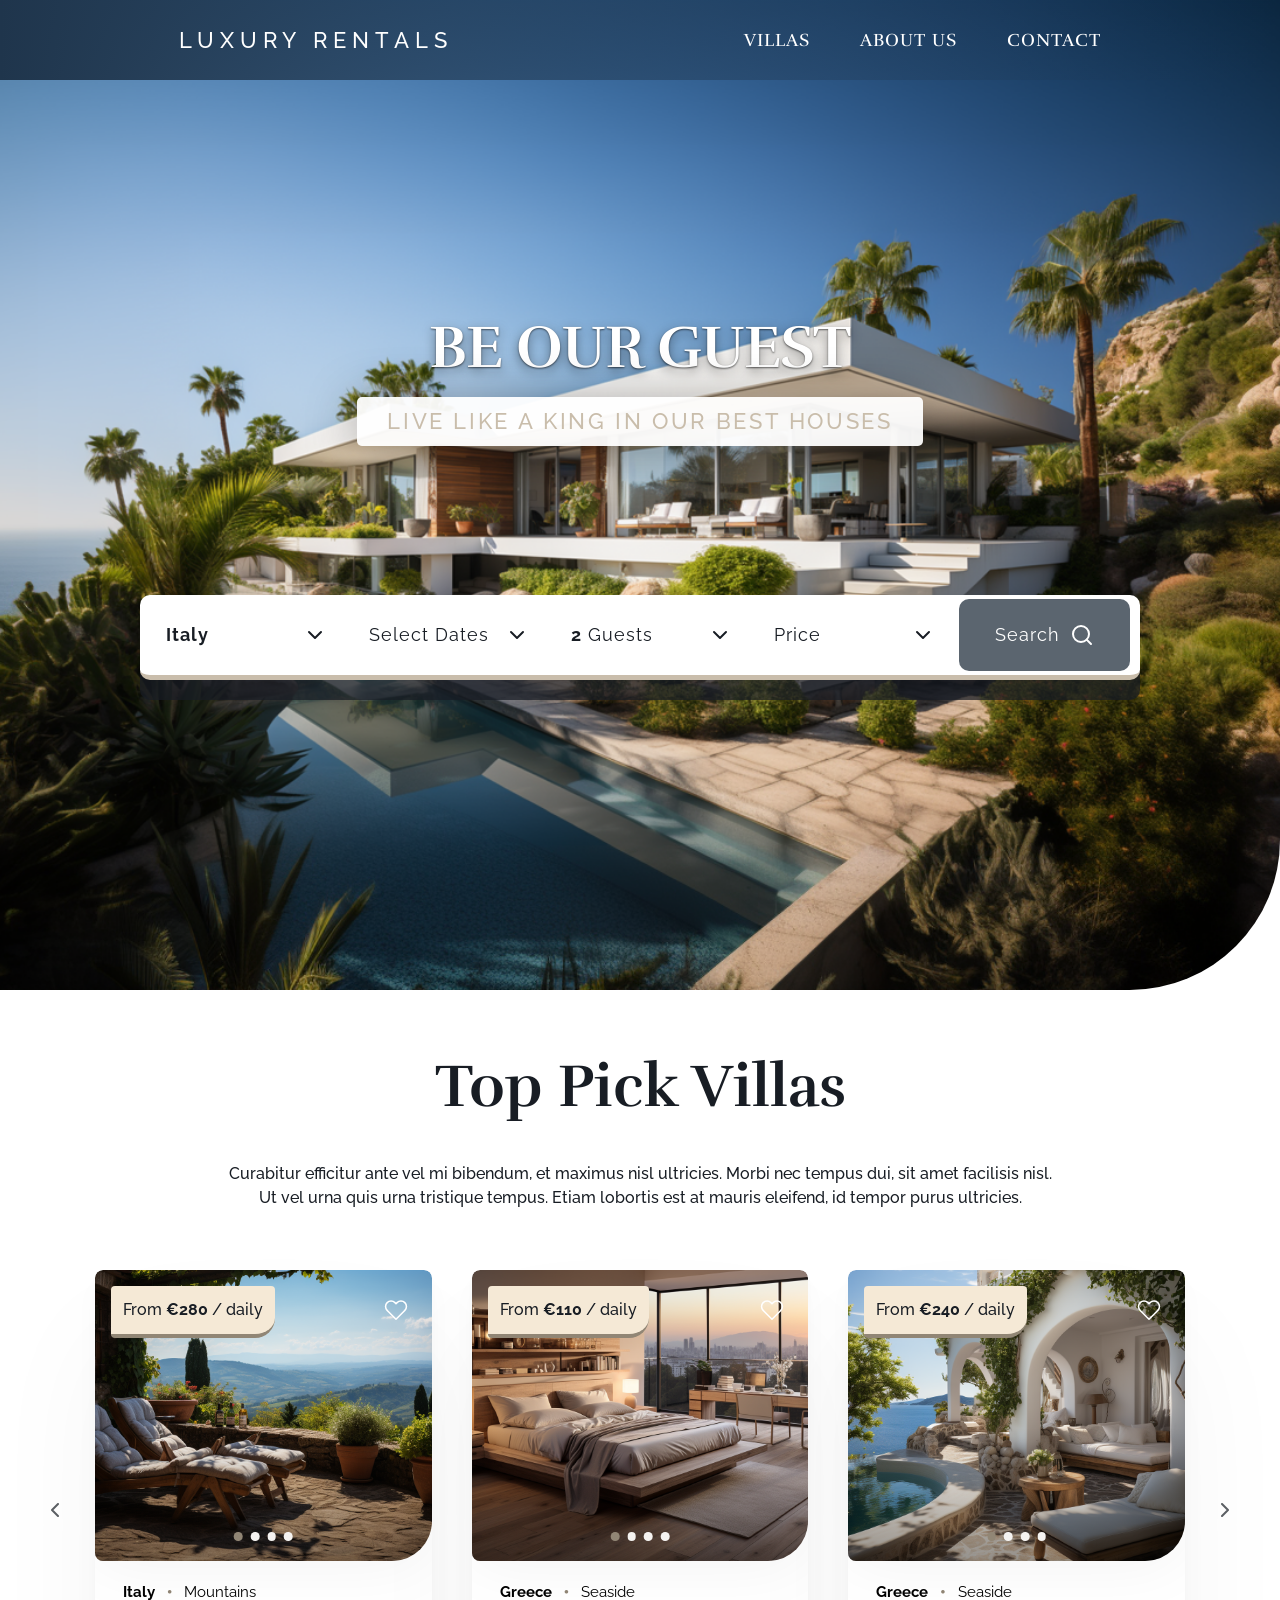
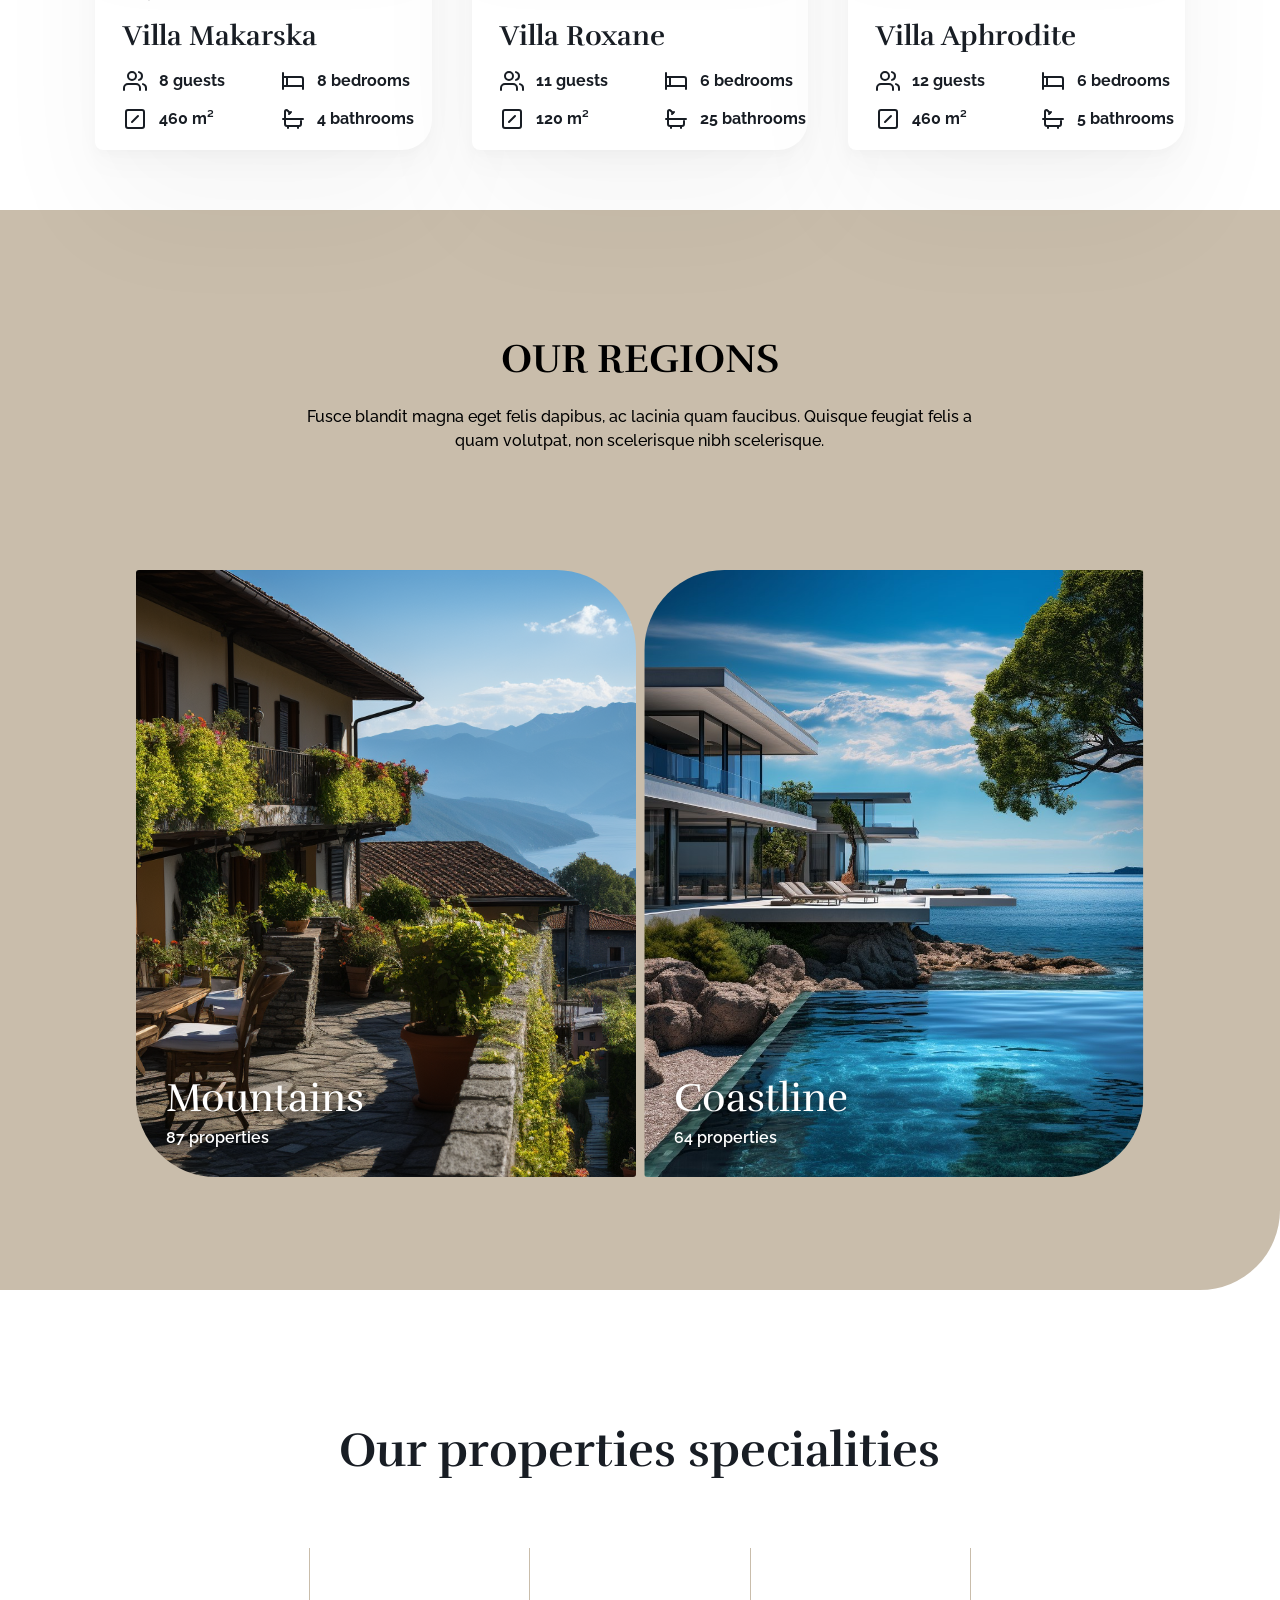
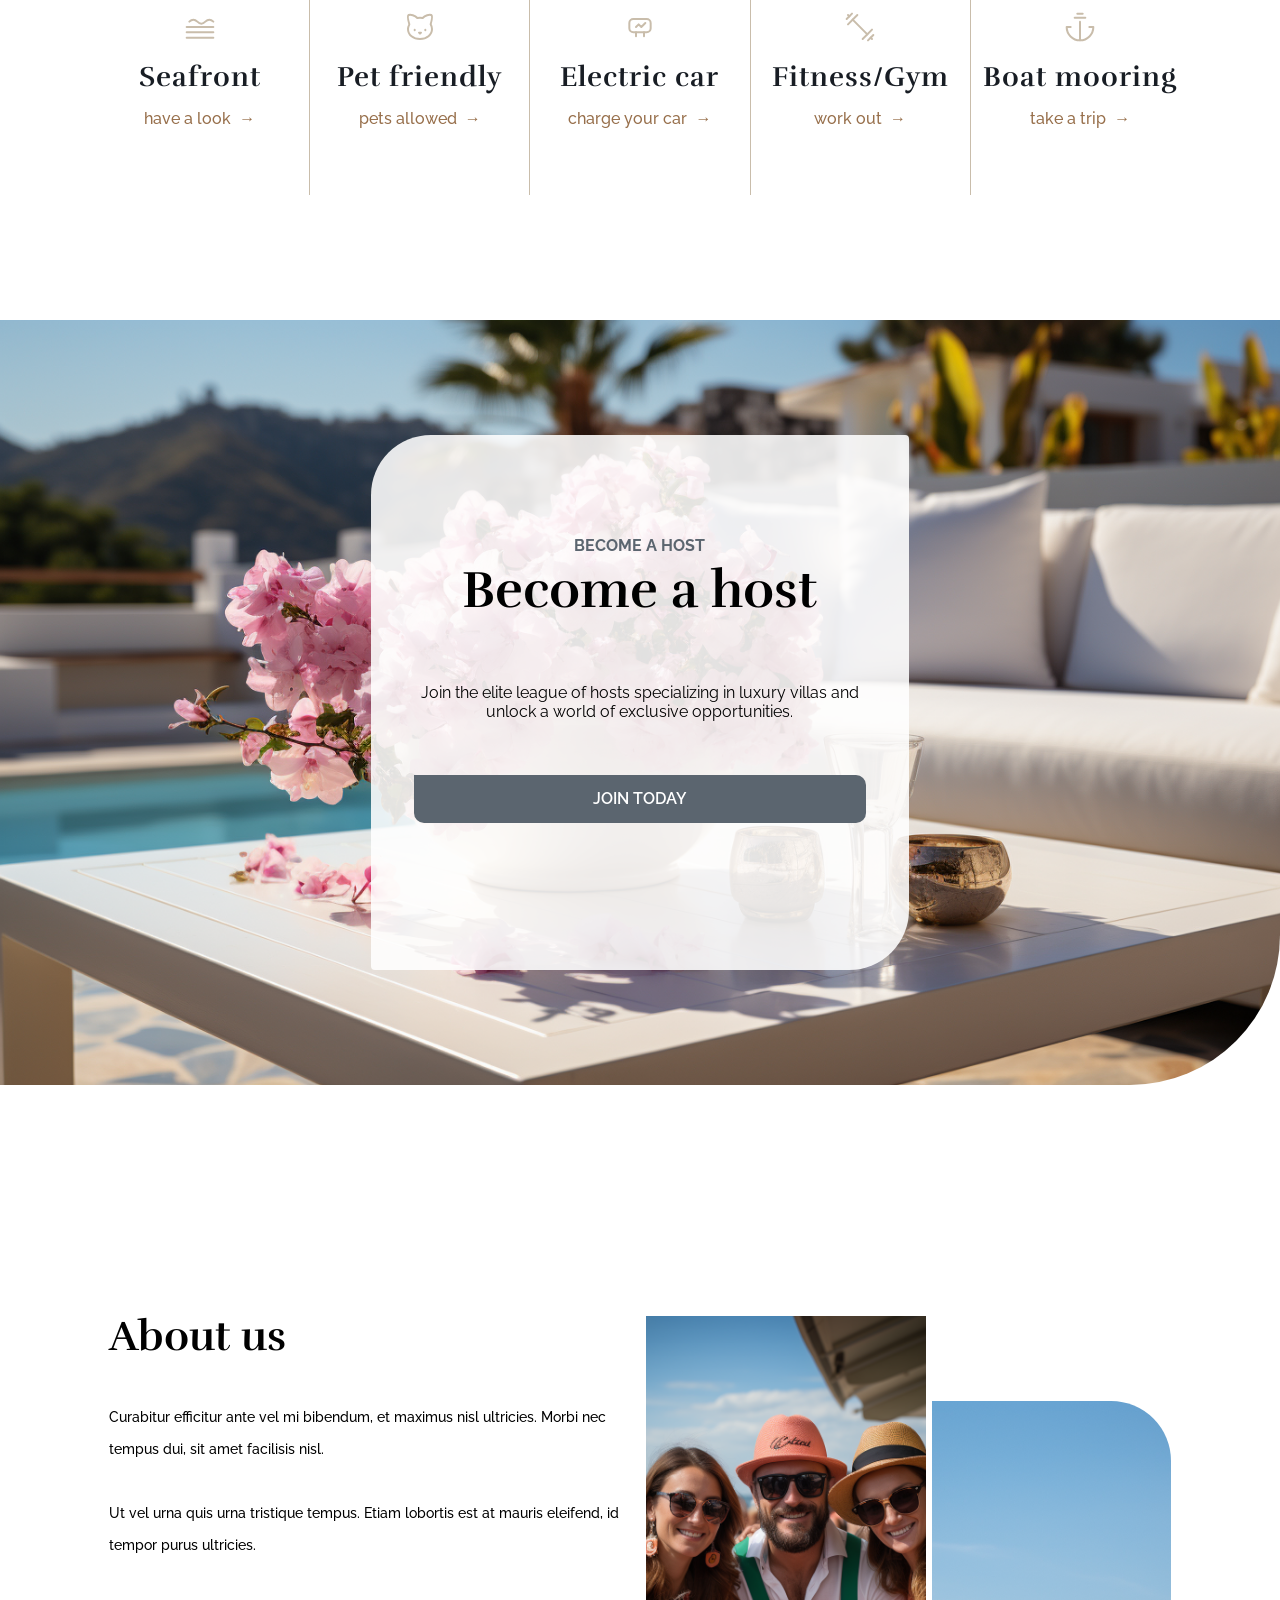
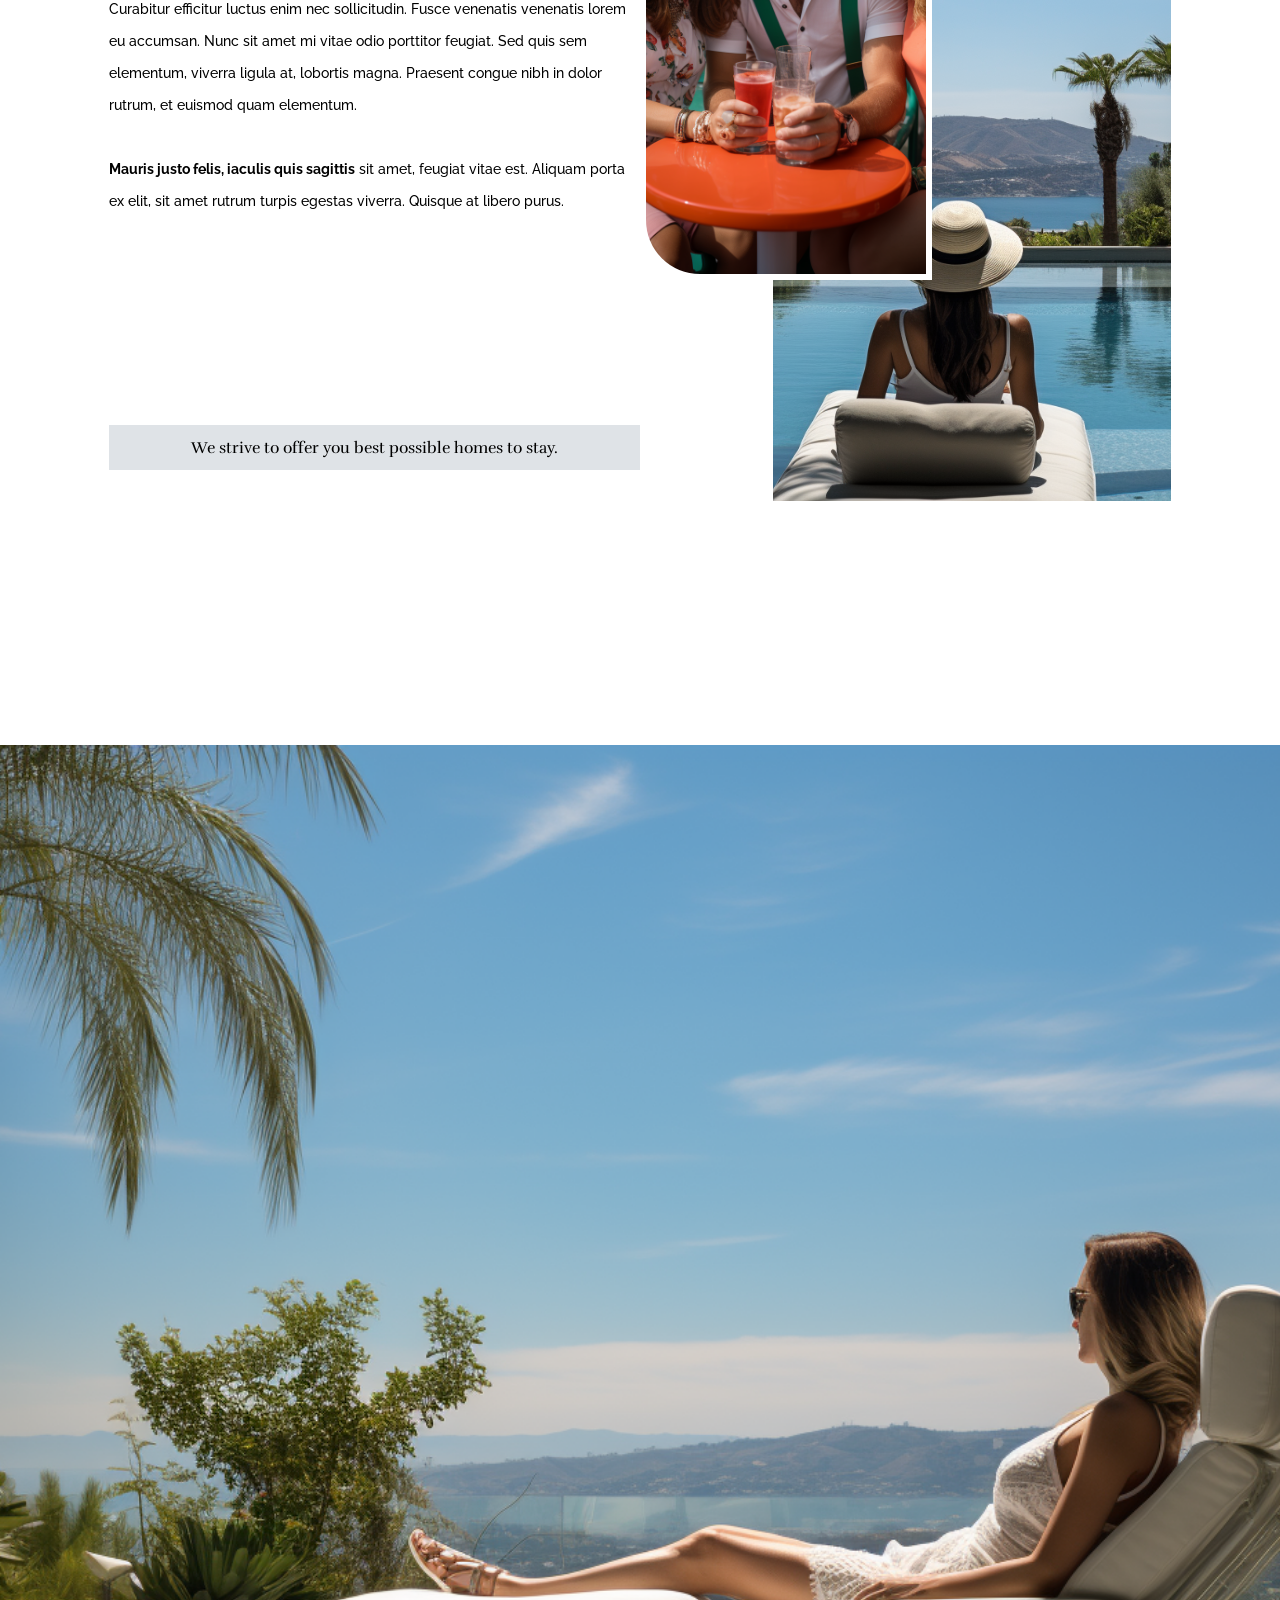
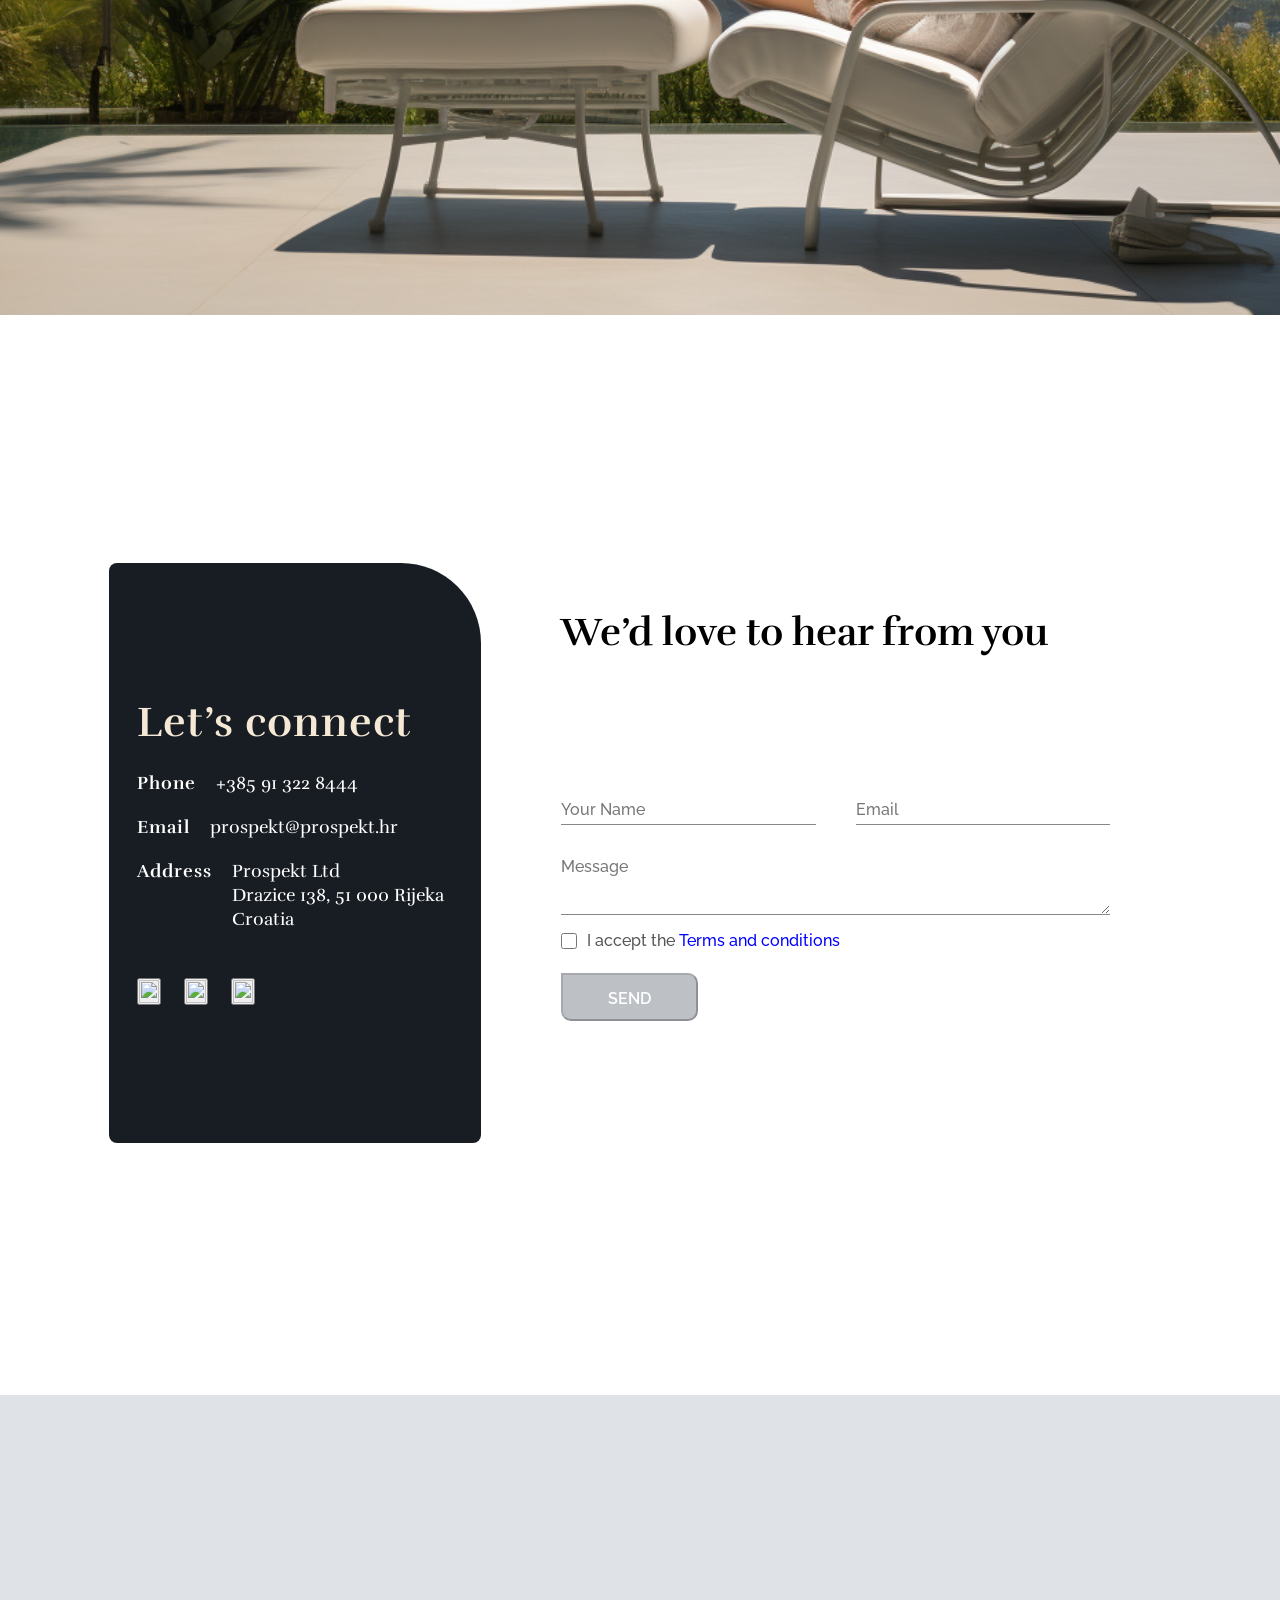
==== HTML/index.html @ c04e3b60 "Completed the navigation bar for the Villas page. Deleted some unnecesary files. Arranged the images" ====
<!DOCTYPE html>
<html lang="en">

<head>
    <meta charset="UTF-8">
    <meta name="viewport" content="width=device-width, initial-scale=1.0">
    <link rel="preconnect" href="https://fonts.googleapis.com">
    <link rel="preconnect" href="https://fonts.gstatic.com" crossorigin>
    <link href="https://fonts.googleapis.com/css2?family=Rufina:wght@400;700&display=swap" rel="stylesheet">
    <link rel="preconnect" href="https://fonts.googleapis.com">
    <link rel="preconnect" href="https://fonts.gstatic.com" crossorigin>
    <link href="https://fonts.googleapis.com/css2?family=Raleway:ital,wght@0,100..900;1,100..900&display=swap"
        rel="stylesheet">
    <link rel="shortcut icon"
        href="https://cdn.vectorstock.com/i/1000v/34/96/real-estate-logo-house-roof-related-to-property-vector-26173496.jpg"
        type="image/x-icon">
    <link rel="stylesheet" href="/CSS/style.css">
    <title>Home Page</title>
</head>

<body>

    <section class="nav-bar-plus-hero">

        <div class="home-nav-bar">

            <div class="about-nav-bar">

                <div class="about-nav-bar-wrapper">

                    <div class="about-luxury-text-wrapper">

                        <p class="about-luxury-text">
                            <a href="/HTML/index.html" class="no-underline">LUXURY RENTALS</a>
                        </p>

                    </div>

                    <div class="about-navigations-wrapper">

                        <ul class="about-navigations">

                            <li class="about-villas-text">
                                <a href="/HTML/villaspage.html" class="no-underline">VILLAS</a>
                            </li>

                            <li class="about-villas-text">
                                <a href="/HTML/about.html" class="no-underline">ABOUT US</a>
                            </li>

                            <li class="about-villas-text">
                                <a href="/HTML/contact.html" class="no-underline">CONTACT</a>
                            </li>

                        </ul>

                    </div>

                </div>

            </div>

        </div>

        <div class="home-hero-section">

            <div class="home-hero-section-wrapper">

                <div class="home-hero-section-wrapper-top">

                    <div class="home-hero-section-wrapper-top-text">
                        BE OUR GUEST
                    </div>

                    <div class="home-hero-subtitle-box">
                        LIVE LIKE A KING IN OUR BEST HOUSES
                    </div>

                </div>

                <div class="home-hero-section-wrapper-bottom">

                    <div class="search-bar-container">

                        <div class="search-fields-wrapper">

                            <div class="search-field">
                                <span class="search-label bold">Italy</span>
                                <svg class="chevron-icon" viewBox="0 0 24 24" fill="none" stroke="currentColor"
                                    stroke-width="2" stroke-linecap="round" stroke-linejoin="round">
                                    <polyline points="6 9 12 15 18 9"></polyline>
                                </svg>
                            </div>

                            <div class="search-field">
                                <span class="search-label">Select Dates</span>
                                <svg class="chevron-icon" viewBox="0 0 24 24" fill="none" stroke="currentColor"
                                    stroke-width="2" stroke-linecap="round" stroke-linejoin="round">
                                    <polyline points="6 9 12 15 18 9"></polyline>
                                </svg>
                            </div>

                            <div class="search-field">
                                <span class="search-label"><strong>2</strong> Guests</span>
                                <svg class="chevron-icon" viewBox="0 0 24 24" fill="none" stroke="currentColor"
                                    stroke-width="2" stroke-linecap="round" stroke-linejoin="round">
                                    <polyline points="6 9 12 15 18 9"></polyline>
                                </svg>
                            </div>

                            <div class="search-field">
                                <span class="search-label">Price</span>
                                <svg class="chevron-icon" viewBox="0 0 24 24" fill="none" stroke="currentColor"
                                    stroke-width="2" stroke-linecap="round" stroke-linejoin="round">
                                    <polyline points="6 9 12 15 18 9"></polyline>
                                </svg>
                            </div>

                        </div>

                        <button class="search-button">
                            Search
                            <svg class="search-icon" viewBox="0 0 24 24" fill="none" stroke="currentColor"
                                stroke-width="2" stroke-linecap="round" stroke-linejoin="round">
                                <circle cx="11" cy="11" r="8"></circle>
                                <line x1="21" y1="21" x2="16.65" y2="16.65"></line>
                            </svg>
                        </button>

                    </div>

                </div>

            </div>

        </div>

    </section>

    <section class="top-pick-villas">
        <div class="top-pick-villas__header">
            <h2 class="top-pick-villas__title">Top Pick Villas</h2>
            <p class="top-pick-villas__subtitle">
                Curabitur efficitur ante vel mi bibendum, et maximus nisl ultricies. Morbi nec tempus dui, sit amet
                facilisis nisl. <br> Ut vel urna quis urna tristique tempus. Etiam lobortis est at mauris eleifend, id
                tempor purus ultricies.
            </p>
        </div>

        <div class="top-pick-villas__slider-wrapper">
            <button class="top-pick-villas__nav-btn top-pick-villas__nav-btn--left" aria-label="Previous villas">
                <svg width="24" height="24" viewBox="0 0 24 24" fill="none" stroke="currentColor" stroke-width="2"
                    stroke-linecap="round" stroke-linejoin="round">
                    <path d="M15 18l-6-6 6-6" />
                </svg>
            </button>

            <div class="top-pick-villas__track">

                <article class="villa-card">
                    <div class="villa-card__image-wrapper">
                        <img src="/Images/Index/makarska-one.png" alt="Villa Makarska" class="villa-card__image" id="img-makarska">
                        <div class="villa-card__overlay"></div>

                        <div class="villa-card__badge">
                            <span>From <strong>€280</strong> / daily</span>
                        </div>

                        <button class="villa-card__heart" aria-label="Add to favorites">
                            <svg width="24" height="24" viewBox="0 0 24 24" fill="none" stroke="white"
                                stroke-width="1.5" stroke-linecap="round" stroke-linejoin="round">
                                <path
                                    d="M20.84 4.61a5.5 5.5 0 0 0-7.78 0L12 5.67l-1.06-1.06a5.5 5.5 0 0 0-7.78 7.78l1.06 1.06L12 21.23l7.78-7.78 1.06-1.06a5.5 5.5 0 0 0 0-7.78z">
                                </path>
                            </svg>
                        </button>

                        <div class="villa-card__pagination">
                            <button class="villa-card__dot villa-card__dot--active" data-image="makarska-one.jpg"
                                aria-label="Image 1"></button>
                            <button class="villa-card__dot" data-image="makarska-two.jpg" aria-label="Image 2"></button>
                            <button class="villa-card__dot" data-image="makarska-three.jpg"
                                aria-label="Image 3"></button>
                            <button class="villa-card__dot" data-image="makarska-four.jpg"
                                aria-label="Image 4"></button>
                        </div>
                    </div>

                    <div class="villa-card__content">
                        <div class="villa-card__location">
                            <span class="villa-card__country">Italy</span>
                            <span class="villa-card__separator">•</span>
                            <span class="villa-card__category">Mountains</span>
                        </div>
                        <h3 class="villa-card__name">Villa Makarska</h3>

                        <div class="villa-card__amenities">
                            <div class="villa-card__amenity">
                                <svg width="24" height="24" viewBox="0 0 24 24" fill="none" stroke="currentColor"
                                    stroke-width="2" stroke-linecap="round" stroke-linejoin="round">
                                    <path d="M17 21v-2a4 4 0 0 0-4-4H5a4 4 0 0 0-4 4v2"></path>
                                    <circle cx="9" cy="7" r="4"></circle>
                                    <path d="M23 21v-2a4 4 0 0 0-3-3.87"></path>
                                    <path d="M16 3.13a4 4 0 0 1 0 7.75"></path>
                                </svg>
                                <span>8 guests</span>
                            </div>
                            <div class="villa-card__amenity">
                                <svg width="24" height="24" viewBox="0 0 24 24" fill="none" stroke="currentColor"
                                    stroke-width="2" stroke-linecap="round" stroke-linejoin="round">
                                    <path d="M2 4v16"></path>
                                    <path d="M2 8h18a2 2 0 0 1 2 2v10"></path>
                                    <path d="M2 17h20"></path>
                                    <path d="M6 8v9"></path>
                                </svg>
                                <span>8 bedrooms</span>
                            </div>
                            <div class="villa-card__amenity">
                                <svg width="24" height="24" viewBox="0 0 24 24" fill="none" stroke="currentColor"
                                    stroke-width="2" stroke-linecap="round" stroke-linejoin="round">
                                    <rect x="3" y="3" width="18" height="18" rx="2" ry="2"></rect>
                                    <path d="M9 15l6-6"></path>
                                </svg>
                                <span>460 m²</span>
                            </div>
                            <div class="villa-card__amenity">
                                <svg width="24" height="24" viewBox="0 0 24 24" fill="none" stroke="currentColor"
                                    stroke-width="2" stroke-linecap="round" stroke-linejoin="round">
                                    <path
                                        d="M9 6 6.5 3.5a1.5 1.5 0 0 0-1-.5C4.683 3 4 3.683 4 4.5V17a2 2 0 0 0 2 2h12a2 2 0 0 0 2-2v-3">
                                    </path>
                                    <line x1="10" y1="5" x2="8" y2="7"></line>
                                    <line x1="2" y1="12" x2="22" y2="12"></line>
                                    <line x1="7" y1="19" x2="7" y2="21"></line>
                                    <line x1="17" y1="19" x2="17" y2="21"></line>
                                </svg>
                                <span>4 bathrooms</span>
                            </div>
                        </div>
                    </div>
                </article>

                <article class="villa-card">
                    <div class="villa-card__image-wrapper">
                        <img src="/Images/Index/roxane-one.png" alt="Villa Roxane" class="villa-card__image">
                        <div class="villa-card__overlay"></div>

                        <div class="villa-card__badge">
                            <span>From <strong>€110</strong> / daily</span>
                        </div>

                        <button class="villa-card__heart" aria-label="Add to favorites">
                            <svg width="24" height="24" viewBox="0 0 24 24" fill="none" stroke="white"
                                stroke-width="1.5" stroke-linecap="round" stroke-linejoin="round">
                                <path
                                    d="M20.84 4.61a5.5 5.5 0 0 0-7.78 0L12 5.67l-1.06-1.06a5.5 5.5 0 0 0-7.78 7.78l1.06 1.06L12 21.23l7.78-7.78 1.06-1.06a5.5 5.5 0 0 0 0-7.78z">
                                </path>
                            </svg>
                        </button>

                        <div class="villa-card__pagination">
                            <button class="villa-card__dot villa-card__dot--active"></button>
                            <button class="villa-card__dot"></button>
                            <button class="villa-card__dot"></button>
                            <button class="villa-card__dot"></button>
                        </div>
                    </div>

                    <div class="villa-card__content">
                        <div class="villa-card__location">
                            <span class="villa-card__country">Greece</span>
                            <span class="villa-card__separator">•</span>
                            <span class="villa-card__category">Seaside</span>
                        </div>
                        <h3 class="villa-card__name">Villa Roxane</h3>

                        <div class="villa-card__amenities">
                            <div class="villa-card__amenity">
                                <svg width="24" height="24" viewBox="0 0 24 24" fill="none" stroke="currentColor"
                                    stroke-width="2" stroke-linecap="round" stroke-linejoin="round">
                                    <path d="M17 21v-2a4 4 0 0 0-4-4H5a4 4 0 0 0-4 4v2"></path>
                                    <circle cx="9" cy="7" r="4"></circle>
                                    <path d="M23 21v-2a4 4 0 0 0-3-3.87"></path>
                                    <path d="M16 3.13a4 4 0 0 1 0 7.75"></path>
                                </svg>
                                <span>11 guests</span>
                            </div>
                            <div class="villa-card__amenity">
                                <svg width="24" height="24" viewBox="0 0 24 24" fill="none" stroke="currentColor"
                                    stroke-width="2" stroke-linecap="round" stroke-linejoin="round">
                                    <path d="M2 4v16"></path>
                                    <path d="M2 8h18a2 2 0 0 1 2 2v10"></path>
                                    <path d="M2 17h20"></path>
                                    <path d="M6 8v9"></path>
                                </svg>
                                <span>6 bedrooms</span>
                            </div>
                            <div class="villa-card__amenity">
                                <svg width="24" height="24" viewBox="0 0 24 24" fill="none" stroke="currentColor"
                                    stroke-width="2" stroke-linecap="round" stroke-linejoin="round">
                                    <rect x="3" y="3" width="18" height="18" rx="2" ry="2"></rect>
                                    <path d="M9 15l6-6"></path>
                                </svg>
                                <span>120 m²</span>
                            </div>
                            <div class="villa-card__amenity">
                                <svg width="24" height="24" viewBox="0 0 24 24" fill="none" stroke="currentColor"
                                    stroke-width="2" stroke-linecap="round" stroke-linejoin="round">
                                    <path
                                        d="M9 6 6.5 3.5a1.5 1.5 0 0 0-1-.5C4.683 3 4 3.683 4 4.5V17a2 2 0 0 0 2 2h12a2 2 0 0 0 2-2v-3">
                                    </path>
                                    <line x1="10" y1="5" x2="8" y2="7"></line>
                                    <line x1="2" y1="12" x2="22" y2="12"></line>
                                    <line x1="7" y1="19" x2="7" y2="21"></line>
                                    <line x1="17" y1="19" x2="17" y2="21"></line>
                                </svg>
                                <span>25 bathrooms</span>
                            </div>
                        </div>
                    </div>
                </article>

                <article class="villa-card">
                    <div class="villa-card__image-wrapper">
                        <img src="/Images/Index/aphrodite-one.png" alt="Aphrodite" class="villa-card__image">
                        <div class="villa-card__overlay"></div>

                        <div class="villa-card__badge">
                            <span>From <strong>€240</strong> / daily</span>
                        </div>

                        <button class="villa-card__heart" aria-label="Add to favorites">
                            <svg width="24" height="24" viewBox="0 0 24 24" fill="none" stroke="white"
                                stroke-width="1.5" stroke-linecap="round" stroke-linejoin="round">
                                <path
                                    d="M20.84 4.61a5.5 5.5 0 0 0-7.78 0L12 5.67l-1.06-1.06a5.5 5.5 0 0 0-7.78 7.78l1.06 1.06L12 21.23l7.78-7.78 1.06-1.06a5.5 5.5 0 0 0 0-7.78z">
                                </path>
                            </svg>
                        </button>

                        <div class="villa-card__pagination">
                            <button class="villa-card__dot villa-card__dot--active"></button>
                            <button class="villa-card__dot"></button>
                            <button class="villa-card__dot"></button>
                            <button class="villa-card__dot"></button>
                        </div>
                    </div>

                    <div class="villa-card__content">
                        <div class="villa-card__location">
                            <span class="villa-card__country">Greece</span>
                            <span class="villa-card__separator">•</span>
                            <span class="villa-card__category">Seaside</span>
                        </div>
                        <h3 class="villa-card__name">Villa Aphrodite</h3>

                        <div class="villa-card__amenities">
                            <div class="villa-card__amenity">
                                <svg width="24" height="24" viewBox="0 0 24 24" fill="none" stroke="currentColor"
                                    stroke-width="2" stroke-linecap="round" stroke-linejoin="round">
                                    <path d="M17 21v-2a4 4 0 0 0-4-4H5a4 4 0 0 0-4 4v2"></path>
                                    <circle cx="9" cy="7" r="4"></circle>
                                    <path d="M23 21v-2a4 4 0 0 0-3-3.87"></path>
                                    <path d="M16 3.13a4 4 0 0 1 0 7.75"></path>
                                </svg>
                                <span>12 guests</span>
                            </div>
                            <div class="villa-card__amenity">
                                <svg width="24" height="24" viewBox="0 0 24 24" fill="none" stroke="currentColor"
                                    stroke-width="2" stroke-linecap="round" stroke-linejoin="round">
                                    <path d="M2 4v16"></path>
                                    <path d="M2 8h18a2 2 0 0 1 2 2v10"></path>
                                    <path d="M2 17h20"></path>
                                    <path d="M6 8v9"></path>
                                </svg>
                                <span>6 bedrooms</span>
                            </div>
                            <div class="villa-card__amenity">
                                <svg width="24" height="24" viewBox="0 0 24 24" fill="none" stroke="currentColor"
                                    stroke-width="2" stroke-linecap="round" stroke-linejoin="round">
                                    <rect x="3" y="3" width="18" height="18" rx="2" ry="2"></rect>
                                    <path d="M9 15l6-6"></path>
                                </svg>
                                <span>460 m²</span>
                            </div>
                            <div class="villa-card__amenity">
                                <svg width="24" height="24" viewBox="0 0 24 24" fill="none" stroke="currentColor"
                                    stroke-width="2" stroke-linecap="round" stroke-linejoin="round">
                                    <path
                                        d="M9 6 6.5 3.5a1.5 1.5 0 0 0-1-.5C4.683 3 4 3.683 4 4.5V17a2 2 0 0 0 2 2h12a2 2 0 0 0 2-2v-3">
                                    </path>
                                    <line x1="10" y1="5" x2="8" y2="7"></line>
                                    <line x1="2" y1="12" x2="22" y2="12"></line>
                                    <line x1="7" y1="19" x2="7" y2="21"></line>
                                    <line x1="17" y1="19" x2="17" y2="21"></line>
                                </svg>
                                <span>5 bathrooms</span>
                            </div>
                        </div>
                    </div>
                </article>

            </div>

            <button class="top-pick-villas__nav-btn top-pick-villas__nav-btn--right" aria-label="Next villas">
                <svg width="24" height="24" viewBox="0 0 24 24" fill="none" stroke="currentColor" stroke-width="2"
                    stroke-linecap="round" stroke-linejoin="round">
                    <path d="M9 18l6-6-6-6" />
                </svg>
            </button>
        </div>
    </section>

    <section class="our-regions">

        <div class="our-regions-wrapper">

            <div class="our-regions-holder">

                <div class="our-regions-top">

                    <div class="our-regions-top-nest">

                        <h1 class="our-regions-text-up">
                            OUR REGIONS
                        </h1>

                        <p class="our-regions-text-down">
                            Fusce blandit magna eget felis dapibus, ac lacinia quam faucibus. Quisque feugiat felis a
                            quam
                            volutpat, non scelerisque nibh scelerisque.
                        </p>

                    </div>

                </div>

                <div class="our-regions-bottom">

                    <div class="our-regions-bottom-left">

                        <img src="/Images/Index/ourregion1.png" alt="">

                        <div class="image-overlay-text">
                            <h2>Mountains</h2>
                            <p>87 properties</p>
                        </div>

                    </div>

                    <div class="our-regions-bottom-right">

                        <img src="/Images/Index/ourregion2.png" alt="">

                        <div class="image-overlay-text">
                            <h2>Coastline</h2>
                            <p>64 properties</p>
                        </div>

                    </div>

                </div>

            </div>

        </div>

    </section>

    <section class="our-properties-specialties">

        <div class="our-properties-specialties-wrapper">

            <div class="our-properties-specialties-wrapper-top">
                <h2>Our properties specialities</h2>
            </div>

            <div class="our-properties-specialties-wrapper-bottom">

                <div class="our-properties-specialties-wrapper-bottom-one">
                    <div class="our-properties-specialties-icon">
                        <svg width="32" height="32" viewBox="0 0 24 24" fill="none" stroke="#C9BDAB" stroke-width="1.5"
                            stroke-linecap="round" stroke-linejoin="round">
                            <path d="M2 12h20M2 16h20M2 20h20M4 8c2-2 4-2 6 0s4 2 6 0 4-2 6 0" />
                        </svg>
                    </div>
                    <div class="our-properties-specialties-title">Seafront</div>
                    <div class="our-properties-specialties-link">have a look <span>&#8594;</span></div>
                </div>

                <!-- Line 1 -->
                <div class="our-properties-specialties-wrapper-bottom-line-container">
                    <div class="our-properties-specialties-wrapper-bottom-line"></div>
                </div>

                <div class="our-properties-specialties-wrapper-bottom-two">
                    <div class="our-properties-specialties-icon">
                        <svg width="32" height="32" viewBox="0 0 24 24" fill="none" stroke="#C9BDAB" stroke-width="1.5"
                            stroke-linecap="round" stroke-linejoin="round">
                            <path
                                d="M12 5c.67 0 1.35.09 2 .26 1.78-2 5.03-2.84 6.42-2.26 1.4.58-.42 7-.42 7 .57 1.07 1 2.24 1 3.44C21 17.9 16.97 21 12 21s-9-3-9-7.56c0-1.25.5-2.4 1-3.44 0 0-1.89-6.42-.5-7 1.39-.58 4.72.23 6.5 2.23A9.04 9.04 0 0 1 12 5Z" />
                            <path d="M8 14v.5" />
                            <path d="M16 14v.5" />
                            <path d="M11.25 16.25h1.5L12 17l-.75-.75Z" />
                        </svg>
                    </div>
                    <div class="our-properties-specialties-title">Pet friendly</div>
                    <div class="our-properties-specialties-link">pets allowed <span>&#8594;</span></div>
                </div>

                <div class="our-properties-specialties-wrapper-bottom-line-container">
                    <div class="our-properties-specialties-wrapper-bottom-line"></div>
                </div>

                <div class="our-properties-specialties-wrapper-bottom-three">
                    <div class="our-properties-specialties-icon">
                        <svg width="32" height="32" viewBox="0 0 24 24" fill="none" stroke="#C9BDAB" stroke-width="1.5"
                            stroke-linecap="round" stroke-linejoin="round">
                            <path d="M7 16h10a3 3 0 0 0 3-3V9a3 3 0 0 0-3-3H7a3 3 0 0 0-3 3v4a3 3 0 0 0 3 3Z" />
                            <path d="M9 16v3" />
                            <path d="M15 16v3" />
                            <path d="M16 9l-3 3-2-2-2 2" />
                        </svg>
                    </div>
                    <div class="our-properties-specialties-title">Electric car</div>
                    <div class="our-properties-specialties-link">charge your car <span>&#8594;</span></div>
                </div>

                <div class="our-properties-specialties-wrapper-bottom-line-container">
                    <div class="our-properties-specialties-wrapper-bottom-line"></div>
                </div>

                <div class="our-properties-specialties-wrapper-bottom-four">
                    <div class="our-properties-specialties-icon">
                        <svg width="32" height="32" viewBox="0 0 24 24" fill="none" stroke="#C9BDAB" stroke-width="1.5"
                            stroke-linecap="round" stroke-linejoin="round">
                            <path d="m6.5 6.5 11 11" />
                            <path d="m21 21-1-1" />
                            <path d="m3 3 1 1" />
                            <path d="m18 22 4-4" />
                            <path d="m2 6 4-4" />
                            <path d="m3 10 7-7" />
                            <path d="m14 21 7-7" />
                        </svg>
                    </div>
                    <div class="our-properties-specialties-title">Fitness/Gym</div>
                    <div class="our-properties-specialties-link">work out <span>&#8594;</span></div>
                </div>

                <!-- Line 4 -->
                <div class="our-properties-specialties-wrapper-bottom-line-container">
                    <div class="our-properties-specialties-wrapper-bottom-line"></div>
                </div>

                <div class="our-properties-specialties-wrapper-bottom-five">
                    <div class="our-properties-specialties-icon">
                        <svg width="32" height="32" viewBox="0 0 24 24" fill="none" stroke="#C9BDAB" stroke-width="1.5"
                            stroke-linecap="round" stroke-linejoin="round">
                            <path d="M12 22V8" />
                            <path d="M5 12H2a10 10 0 0 0 20 0h-3" />
                            <path d="M8 5h8" />
                            <path d="M10 2h4" />
                        </svg>
                    </div>
                    <div class="our-properties-specialties-title">Boat mooring</div>
                    <div class="our-properties-specialties-link">take a trip <span>&#8594;</span></div>
                </div>

            </div>

        </div>

    </section>

    <section class="home-page-cta">

        <div class="become-a-host">

            <div class="become-a-host-wrapper">

                <div class="become-a-host-top">

                    <p class="become-a-host-top-up">Become a host</p>

                    <h2 class="become-a-host-top-down">
                        Become a host
                    </h2>

                </div>

                <div class="become-a-host-middle">
                    <p>
                        Join the elite league of hosts specializing in luxury villas and unlock a world of exclusive
                        opportunities.
                    </p>
                </div>

                <div class="become-a-host-bottom">

                    <button type="submit" class="joinbtn" id="submitBtn">JOIN TODAY</button>

                </div>

            </div>

        </div>

    </section>

    <section class="about-us-main-content-area">

        <div class="about-us-main-content-area-wrapper">

            <div class="about-us-main-content-area-left">

                <div class="about-us-main-content-area-left-top">
                    <h1>
                        About us
                    </h1>
                </div>

                <div class="about-us-main-content-area-left-middle">
                    <p>
                        Curabitur efficitur ante vel mi bibendum, et maximus nisl ultricies. Morbi nec tempus dui, sit
                        amet facilisis nisl. <br> <br>
                        Ut vel urna quis urna tristique tempus. Etiam lobortis est at mauris eleifend, id tempor purus
                        ultricies. <br> <br>
                        Curabitur efficitur luctus enim nec sollicitudin. Fusce venenatis venenatis lorem eu accumsan.
                        Nunc sit amet mi vitae odio porttitor feugiat. Sed quis sem elementum, viverra ligula at,
                        lobortis magna. Praesent congue nibh in dolor rutrum, et euismod quam elementum. <br> <br>
                        <strong>Mauris justo felis, iaculis quis sagittis</strong> sit amet, feugiat vitae est. Aliquam
                        porta ex elit,
                        sit amet rutrum turpis egestas viverra. Quisque at libero purus.
                    </p>
                </div>

                <div class="about-us-main-content-area-left-bottom">
                    <p>
                        We strive to offer you best possible homes to stay.
                    </p>
                </div>

            </div>

            <div class="about-us-main-content-area-right">

                <img src="/Images/Index/aboutusimageleft.png" class="imageleft" alt="Friends">
                <img src="/Images/Index/aboutusimageright.png" class="imageright" alt="Pool view">

            </div>
        </div>

    </section>

    <section class="home-page-cta-image">
    </section>

    <section class="about-us-cta">

        <div class="about-us-cta-wrapper">

            <div class="about-us-cta-left">

                <div class="about-us-cta-left-wrap">

                    <div class="about-us-cta-left-top">

                        <h2>
                            Let’s connect
                        </h2>

                    </div>

                    <div class="about-us-cta-left-middle">

                        <p class="about-us-cta-left-middle-title">
                            <span>Phone</span>
                            <span>+385 91 322 8444</span>
                        </p>

                        <p class="about-us-cta-left-middle-title">
                            <span>Email</span>
                            <span>prospekt@prospekt.hr</span>
                        </p>

                        <p class="about-us-cta-left-middle-title">
                            <span>Address</span>
                            <span>
                                Prospekt Ltd <br>
                                Drazice 138, 51 000 Rijeka <br>
                                Croatia
                            </span>
                        </p>
                    </div>

                    <div class="about-us-cta-left-bottom">

                        <div class="contact-hero-svg-wrapper">

                            <div class="svg-holder">
                                <button type="button" aria-label="Facebook"><img
                                        src="https://cdn.jsdelivr.net/npm/@tabler/icons@latest/icons/brand-facebook.svg"
                                        alt="">
                                </button>
                                </a>
                            </div>

                            <div class="svg-holder">
                                <button type="button" aria-label="Youtube"><img
                                        src="https://cdn.jsdelivr.net/npm/@tabler/icons@latest/icons/brand-youtube.svg"
                                        alt="">
                                </button>
                            </div>

                            <div class="svg-holder">
                                <button type="button" aria-label="Whatsapp"><img
                                        src="https://cdn.jsdelivr.net/npm/@tabler/icons@latest/icons/brand-whatsapp.svg"
                                        alt="">
                                </button>
                            </div>

                        </div>


                    </div>

                </div>

            </div>

            <div class="about-us-cta-right">

                <div class="contact-form-wrapper">

                    <div class="contact-form">

                        <div class="contact-form-top">

                            <h2>We’d love to hear from you</h2>

                        </div>

                        <div class="contact-form-middle">

                            <form class="form">

                                <div class="form-row">

                                    <div class="input-wrapper">

                                        <input type="text" id="name" name="name" placeholder=" " required>
                                        <label for="name" class="label-text">Your Name</label>

                                    </div>

                                    <div class="input-wrapper">

                                        <input type="email" id="email" name="email" placeholder=" " required>
                                        <label for="email" class="label-text">Email</label>

                                    </div>

                                </div>

                                <div class="input-wrapper">
                                    <textarea id="message" name="message" placeholder=" " required></textarea>
                                    <label for="message" class="label-text">Message</label>
                                </div>

                                <div class="checkbox-group">

                                    <input type="checkbox" id="terms" name="terms" required>
                                    <label for="terms" class="label-text">
                                        I accept the <a href="terms.html" target="_blank">Terms and conditions</a>
                                    </label>

                                </div>

                            </form>


                        </div>

                        <div class="contact-form-bottom">

                            <button type="submit" class="sendbtn" id="submitBtn" disabled>SEND</button>

                        </div>

                    </div>

                </div>

            </div>

        </div>

    </section>

    <section class="home-page-footer">

        <div class="home-page-footer-wrapper">

            <div>

            </div>

        </div>

    </section>


    <script src="/JS/script.js"></script>
</body>

</html>
---- CSS/style.css ----
* {
    margin: 0;
    padding: 0;
    box-sizing: border-box;
}

.nav-bar-plus-hero {
    position: relative;
    background-image: url(/Images/Index/hero-image.png);
    width: 100%;
    height: 110vh;
    /* border: 2px solid maroon; */
    background-size: cover;
    background-position: center;
    background-repeat: no-repeat;
    border-bottom-right-radius: 150px;
    display: flex;
    flex-direction: column;
}

.home-nav-bar {
    width: 100%;
    height: fit-content;
    /* border: 2px solid blue; */
}

.about-nav-bar {
    width: 100%;
    height: 80px;
    display: flex;
    align-items: center;
    position: absolute;
    z-index: 0;
    top: 0;
    width: 100%;
    background: linear-gradient(to right, #1F354C 0%, transparent 100%);
}

.about-nav-bar-wrapper {
    width: 100%;
    display: flex;
    padding-left: 14%;
    padding-right: 14%;
    justify-content: space-between;
    /* position: sticky; */
}

.about-luxury-text-wrapper {
    width: fit-content;
    height: fit-content;
    display: flex;
}

.about-luxury-text {
    font-family: "Raleway", sans-serif;
    font-size: 22px;
    line-height: 24px;
    letter-spacing: 6px;
    font-weight: 500;
    word-wrap: normal;
    color: white;
}

.about-navigations-wrapper {
    display: flex;
}

.about-navigations {
    display: flex;
    gap: 50px;
}

li {
    list-style: none;
}

.about-villas-text {
    font-family: "Rufina", serif;
    font-size: 18px;
    line-height: 24px;
    letter-spacing: 1px;
    font-weight: 400;
    color: white;
}

.no-underline {
    text-decoration: none;
    color: white;
}

.home-hero-section {
    width: 100%;
    flex: 1;
    /* height: fit-content; */
    /* border: 2px solid lawngreen; */
    border-bottom-right-radius: 150px;
    display: flex;
    align-items: center;
    justify-content: center;
}

.home-hero-section-wrapper {
    width: 83%;
    /* border: 2px solid #181D24; */
    height: 50%;
}

.home-hero-section-wrapper>div {
    width: 100%;
    /* border: 2px solid red; */
    height: 50%;
    display: flex;
    flex-direction: column;
    align-items: center;
    justify-content: center;
}

.home-hero-section-wrapper-top-text {
    display: flex;
    align-items: center;
    justify-content: center;
    font-size: 60px;
    font-family: "Rufina", serif;
    font-weight: 700;
    font-style: bold;
    letter-spacing: -1px;
    line-height: 100px;
    color: #FFFFFF;
    text-shadow:
        0px 1px 2px rgba(0, 0, 0, 0.6),
        0px 4px 12px rgba(0, 0, 0, 0.4);
}

.home-hero-subtitle-box {
    background: rgba(255, 255, 255, 0.94);
    width: fit-content;
    max-width: 100%;
    min-height: 48.9px;
    border-radius: 5px;
    padding: 9.95px 29.86px;
    box-shadow: 0px 4.98px 49.77px 0px rgba(0, 0, 0, 0.35);
    display: flex;
    align-items: center;
    justify-content: center;
    font-family: 'Raleway', sans-serif;
    font-weight: 500;
    font-size: 22px;
    line-height: 1;
    letter-spacing: 0.12em;
    text-transform: uppercase;
    text-align: center;
    color: rgba(201, 189, 171, 1);
}

.home-hero-section-wrapper-bottom {
    justify-content: flex-start !important;
    padding-top: 100px;
}


.search-bar-container {
    width: 100%;
    max-width: 1000px;
    height: 85px;
    background: rgba(255, 255, 255, 1);
    border-radius: 10px;
    border-bottom: 5px solid rgba(201, 189, 171, 1);
    box-shadow: 0px 20px 0px 0px rgba(24, 29, 36, 0.72);
    padding: 10px;
    display: flex;
    align-items: center;
    justify-content: space-between;
    gap: 8px;
    box-sizing: border-box;
}

.search-fields-wrapper {
    display: flex;
    align-items: center;
    gap: 10px;
    height: 72px;
    flex-grow: 1;
}

.search-field {
    display: flex;
    align-items: center;
    justify-content: space-between;
    padding: 15px 16px;
    gap: 8px;
    flex: 1;
    cursor: pointer;
    border-radius: 10px;
    transition: background 0.2s ease;
}

.search-field:hover {
    background: rgba(0, 0, 0, 0.03);
}

.search-label {
    font-family: 'Raleway', sans-serif;
    font-weight: 400;
    font-size: 18px;
    line-height: 24px;
    letter-spacing: 1px;
    color: #181D24;
}

.search-label.bold {
    font-weight: 700;
}

.chevron-icon {
    width: 24px;
    height: 24px;
    color: #181D24;
}

.search-button {
    width: 171px;
    height: 72px;
    background: rgba(91, 101, 111, 1);
    border: none;
    border-radius: 10px;
    padding: 15px 16px;
    display: flex;
    align-items: center;
    justify-content: center;
    gap: 10px;
    cursor: pointer;
    transition: background 0.2s ease;
    font-family: 'Raleway', sans-serif;
    font-weight: 400;
    font-size: 18px;
    line-height: 24px;
    letter-spacing: 1px;
    color: white;
}

.search-button:hover {
    background: rgba(75, 85, 95, 1);
}

.search-icon {
    width: 24px;
    height: 24px;
    color: white;
}

:root {
    --color-text: rgba(24, 29, 36, 1);
    --color-bg: #f6f5f2;
    --color-white: #ffffff;
    --color-badge-bg: rgba(245, 233, 214, 1);
    --color-badge-border: rgba(145, 134, 117, 1);
    --color-dot-active: rgba(145, 134, 117, 1);
    --color-dot-inactive: rgba(245, 243, 241, 1);
    --font-heading: 'Rufina', serif;
    --font-body: 'Raleway', sans-serif;
}

.top-pick-villas {
    width: 100%;
    max-width: 1130px;
    margin: 0 auto;
    padding: 60px 20px;
    display: flex;
    flex-direction: column;
    align-items: center;
}

.top-pick-villas__header {
    display: flex;
    flex-direction: column;
    align-items: center;
    gap: 40px;
    margin-bottom: 60px;
    text-align: center;
}

.top-pick-villas__title {
    font-family: var(--font-heading);
    font-weight: 700;
    font-size: 60px;
    line-height: 72px;
    text-transform: capitalize;
    color: var(--color-text);
}

.top-pick-villas__subtitle {
    font-family: var(--font-body);
    font-weight: 500;
    font-size: 16px;
    line-height: 24px;
    color: var(--color-text);
    max-width: 1257px;
}

.top-pick-villas__slider-wrapper {
    display: flex;
    align-items: center;
    justify-content: center;
    gap: 20px;
    width: 100%;
    max-width: 1536px;
}

.top-pick-villas__track {
    display: flex;
    gap: 40px;
    max-width: 1376px;
    width: 100%;
    justify-content: center;

}

.top-pick-villas__nav-btn {
    background: transparent;
    border: none;
    cursor: pointer;
    color: var(--color-text);
    display: flex;
    align-items: center;
    justify-content: center;
    padding: 8px;
    opacity: 0.7;
    transition: opacity 0.3s ease;
}

.top-pick-villas__nav-btn:hover {
    opacity: 1;
}

.villa-card {
    width: 432px;
    max-width: 100%;
    flex: 0 1 432px;
    height: 480px;
    background: var(--color-white);
    border-radius: 8px 8px 30px 8px;
    box-shadow:
        0px 4.39px 8.31px 0px rgba(0, 0, 0, 0.0162),
        0px 14.74px 27.92px 0px rgba(0, 0, 0, 0.0238),
        0px 66px 125px 0px rgba(0, 0, 0, 0.04);
    display: flex;
    flex-direction: column;
    overflow: hidden;
}

.villa-card__image-wrapper {
    position: relative;
    width: 100%;
    height: 356px;
    border-radius: 8px 8px 40px 8px;
    overflow: hidden;
    box-shadow: 0px 4px 64px 0px rgba(0, 0, 0, 0.05);
}

.villa-card__image {
    width: 100%;
    height: 100%;
    object-fit: cover;
    transition: transform 0.5s ease;
}

.villa-card:hover .villa-card__image {
    transform: scale(1.05);
}

.villa-card__overlay {
    position: absolute;
    top: 0;
    left: 0;
    width: 100%;
    height: 100%;
    background: linear-gradient(180deg, rgba(0, 0, 0, 0) 54.21%, rgba(0, 0, 0, 0.4) 100%);
    pointer-events: none;
}

.villa-card__badge {
    position: absolute;
    top: 16px;
    left: 16px;
    background: var(--color-badge-bg);
    border-radius: 4px 4px 20px 4px;
    border-bottom: 4px solid var(--color-badge-border);
    padding: 12px;
    display: flex;
    align-items: center;
    justify-content: center;
}

.villa-card__badge span {
    font-family: var(--font-body);
    font-weight: 500;
    font-size: 16px;
    line-height: 24px;
    color: var(--color-text);
}

.villa-card__heart {
    position: absolute;
    top: 16px;
    right: 16px;
    width: 40px;
    height: 48px;
    border-radius: 0 10px 10px 10px;
    padding: 12px 8px;
    background: transparent;
    border: none;
    cursor: pointer;
    display: flex;
    align-items: center;
    justify-content: center;
    transition: transform 0.2s ease;
}

.villa-card__heart:hover {
    transform: scale(1.1);
}

.villa-card__pagination {
    position: absolute;
    bottom: 20px;
    left: 50%;
    transform: translateX(-50%);
    display: flex;
    gap: 8px;
}

.villa-card__dot {
    width: 8.66px;
    height: 8.66px;
    border-radius: 50%;
    background: var(--color-dot-inactive);
    border: none;
    cursor: pointer;
    transition: background 0.3s ease;
}

.villa-card__dot--active,
.villa-card__dot:hover {
    background: var(--color-dot-active);
}

.villa-card__content {
    height: 189px;
    padding: 20px 28px;
    display: flex;
    flex-direction: column;
    gap: 16px;
}

.villa-card__location {
    display: flex;
    align-items: center;
    gap: 12px;
    font-size: 15.23px;
    line-height: 22.84px;
}

.villa-card__country {
    font-weight: 700;
    font-family: "Raleway", sans-serif;
    font-weight: 700;
    font-style: Bold;
    font-size: 15.23px;
    line-height: 22.84px;
    letter-spacing: 0%;
}

.villa-card__category {
    font-weight: 400;
    font-family: "Raleway", sans-serif;
    font-weight: 400;
    font-style: regular;
    font-size: 15.23px;
    line-height: 22.84px;
    letter-spacing: 0%;
}

.villa-card__separator {
    color: var(--color-badge-border);
    width: 6;
    height: 6;
    opacity: 1;
}

.villa-card__name {
    font-family: var(--font-heading);
    font-weight: 700;
    font-size: 28px;
    line-height: 1.2;
    color: var(--color-text);
}

.villa-card__amenities {
    display: grid;
    grid-template-columns: 1fr 1fr;
    gap: 14px 56px;
    margin-top: auto;
}

.villa-card__amenity {
    display: flex;
    align-items: center;
    gap: 12px;
}

.villa-card__amenity svg {
    width: 24px;
    height: 24px;
    stroke: var(--color-text);
    flex-shrink: 0;
}

.villa-card__amenity span {
    font-family: var(--font-body);
    font-weight: 700;
    font-size: 16px;
    line-height: 24px;
    color: var(--color-text);
    white-space: nowrap;
}


.our-regions {
    background-color: #C9BDAB;
    /* border: 2px solid green; */
    width: 100%;
    height: 120vh;
    border-bottom-right-radius: 80px;
}

.our-regions-wrapper {
    width: 100%;
    height: 120vh;
    /* border: 2px solid tomato; */
    display: flex;
    flex-direction: column;
    align-items: center;
    justify-content: center;
}

.our-regions-holder {
    width: 83%;
    height: 95vh;
    /* border: 2px solid khaki; */
}

.our-regions-top,
.our-regions-bottom {
    width: 100%;
    /* border: 2px solid hotpink; */
}

.our-regions-top {
    height: 29%;
    text-align: center;
    display: flex;
    justify-content: center;
}

.our-regions-top-nest {
    width: 63%;
    height: 100%;
    /* border: 2px solid navy; */
    display: flex;
    flex-direction: column;
    gap: 10px;
}

.our-regions-text-up {
    font-family: "Rufina", serif;
    font-weight: 700;
    font-style: bold;
    font-size: 40px;
    line-height: 72px;
}

.our-regions-text-down {
    font-family: "Raleway", sans-serif;
    font-size: 16px;
    line-height: 24px;
    letter-spacing: 0%;
    font-weight: 500;

}

.our-regions-bottom {
    height: 71%;
    justify-content: center;
    display: flex;
    gap: 0.8%;
}

.our-regions-bottom-left,
.our-regions-bottom-right {
    width: 47%;
    height: 100%;
    position: relative;
    /* border: 2px solid chartreuse; */
}

.our-regions-bottom-left {
    border-top-left-radius: 3px;
    border-top-right-radius: 80px;
    border-bottom-left-radius: 80px;
    border-bottom-right-radius: 3px;
}

.our-regions-bottom-left img {
    width: 100%;
    height: 100%;
    object-fit: cover;
    border-top-left-radius: 3px;
    border-top-right-radius: 80px;
    border-bottom-left-radius: 80px;
    border-bottom-right-radius: 3px;
}

.image-overlay-text {
    position: absolute;
    bottom: 30px;
    left: 30px;
    color: white;
    z-index: 10;
    text-shadow: 0px 2px 8px rgba(0, 0, 0, 0.6);
}

.image-overlay-text h2 {
    font-family: "Rufina", serif;
    font-size: 40px;
    margin: 0 0 5px 0;
    font-weight: normal;
}

.image-overlay-text p {
    font-family: "Raleway", sans-serif;
    font-size: 16px;
    margin: 0;
    font-weight: 600;
}

.our-regions-bottom-right {
    border-top-left-radius: 80px;
    border-top-right-radius: 3px;
    border-bottom-left-radius: 3px;
    border-bottom-right-radius: 80px;
}

.our-regions-bottom-right img {
    width: 100%;
    height: 100%;
    object-fit: cover;
    border-top-left-radius: 3px;
    border-top-right-radius: 80px;
    border-bottom-left-radius: 80px;
    border-bottom-right-radius: 3px;
    transform: scaleX(-1);
}

.our-properties-specialties {
    width: 100%;
    height: 70vh;
    display: flex;
    align-items: center;
    justify-content: center;
}

.our-properties-specialties-wrapper {
    width: 83%;
    height: 70%;
    display: flex;
    flex-direction: column;
    align-items: center;
    justify-content: center;
}

.our-properties-specialties-wrapper-top,
.our-properties-specialties-wrapper-bottom {
    width: 100%;
}

.our-properties-specialties-wrapper-top {
    height: 30%;
    text-align: center;
    display: flex;
    align-items: center;
    justify-content: center;
}

.our-properties-specialties-wrapper-top h2 {
    font-family: "Rufina", serif;
    font-size: 48px;
    color: #181D24;
    margin: 0;
    font-weight: 700;
}

.our-properties-specialties-wrapper-bottom {
    flex: 1;
    display: flex;
    gap: 10px;
}

.our-properties-specialties-wrapper-bottom-one,
.our-properties-specialties-wrapper-bottom-two,
.our-properties-specialties-wrapper-bottom-three,
.our-properties-specialties-wrapper-bottom-four,
.our-properties-specialties-wrapper-bottom-five {
    flex: 3;
    display: flex;
    flex-direction: column;
    align-items: center;
    justify-content: center;
    gap: 12px;
    text-align: center;
    min-width: 0;
}

.our-properties-specialties-icon {
    width: 100%;
    display: flex;
    justify-content: center;
    align-items: center;
    margin-bottom: 4px;
}

.our-properties-specialties-title {
    font-family: "Rufina", serif;
    font-weight: 700;
    font-size: 28px;
    line-height: 36px;
    letter-spacing: 1px;
    color: #181D24;
    white-space: nowrap;
}

.our-properties-specialties-link {
    font-family: "Raleway", sans-serif;
    font-weight: 500;
    font-size: 16px;
    line-height: 24px;
    letter-spacing: 0%;
    text-transform: lowercase;
    color: #976F4B;
    display: flex;
    align-items: center;
    justify-content: center;
    gap: 8px;
    white-space: nowrap;
}

.our-properties-specialties-wrapper-bottom-line-container {
    flex: 0.3;
    display: flex;
    flex-direction: column;
    align-items: center;
    justify-content: center;
}

.our-properties-specialties-wrapper-bottom-line {
    width: 1px;
    height: 80%;
    background-color: #C9BDAB;
}

.home-page-cta {
    width: 100%;
    height: 85vh;
    /* border: 2px solid turquoise; */
    border-bottom-right-radius: 150px;
    background-image: url(/Images/Index/becomeahost.png);
    background-size: cover;
    background-position: center;
    background-repeat: no-repeat;
    display: flex;
    justify-content: center;
    align-items: center;
}

.become-a-host {
    width: 42%;
    border: #FFFFFFE0;
    background-color: #FFFFFFE0;
    height: 70%;
    border-bottom-right-radius: 60px;
    border-bottom-left-radius: 4px;
    border-top-right-radius: 4px;
    border-top-left-radius: 60px;
    display: flex;
    align-items: center;
    justify-content: center;
}

.become-a-host-wrapper {
    width: 84%;
    height: 70%;
    display: flex;
    flex-direction: column;
    /* border: 2px solid firebrick; */
}

.become-a-host-top,
.become-a-host-bottom,
.become-a-host-middle {
    /* border: 2px solid black; */
    height: 33.33%;
}

.become-a-host-top {
    display: flex;
    justify-content: center;
    align-items: center;
    flex-direction: column;
}

.become-a-host-top-up {
    text-transform: uppercase;
    font-family: "Raleway", sans-serif;
    font-weight: 700;
    color: #5B656F;
    font-size: 16px;
    line-height: 24px;
}

.become-a-host-top-down {
    font-size: 52px;
    font-family: "Rufina", serif;
}

.become-a-host-middle {
    display: flex;
    justify-content: center;
    align-items: center;
    font-family: "Raleway", sans-serif;
    text-align: center;
}

.joinbtn {
    background-color: rgba(91, 101, 111, 1);
    width: 100%;
    height: 48px;
    margin-top: 10px;
    padding: 12px 20px 12px 20px;
    border-top-right-radius: 10px;
    border-bottom-right-radius: 10px;
    border-bottom-left-radius: 10px;
    color: rgba(255, 255, 255, 1);
    font-size: 16px;
    font-family: "Raleway", sans-serif;
    line-height: 24px;
    font-weight: 600;
    cursor: pointer;
    border: none;
}

.about-us-main-content-area {
    width: 100%;
    height: 140vh;
    /* border: 2px solid gold; */
    display: flex;
    align-items: center;
    justify-content: center;
}

.about-us-main-content-area-wrapper {
    width: 83%;
    height: 90vh;
    display: flex;
    /* border: 2px solid violet; */
}

.about-us-main-content-area-left,
.about-us-main-content-area-right {
    width: 50%;
    height: 84.5vh;
}

.about-us-main-content-area-left {
    display: flex;
    flex-direction: column;
}

.about-us-main-content-area-left-top,
.about-us-main-content-area-left-middle,
.about-us-main-content-area-left-bottom {
    width: 100%;
}

.about-us-main-content-area-left-top {
    height: 12%;
    font-family: "Rufina", serif;
    font-size: 28px;
}

.about-us-main-content-area-left-middle {
    height: 82%;
    font-weight: 500;
    font-size: 14px;
    line-height: 32px;
    letter-spacing: 0%;
    font-family: "Raleway", sans-serif;
}

.about-us-main-content-area-left-bottom {
    height: 6%;
    display: flex;
    align-items: center;
    justify-content: center;
    background-color: #DFE3E7;
    font-family: "Rufina", serif;
}

.about-us-main-content-area-right {
    position: relative;
}

.imageleft {
    position: absolute;
    top: 0;
    left: 0;
    width: 55%;
    height: 75%;
    object-fit: cover;
    border-bottom-left-radius: 60px;
    z-index: 2;
    border: 6px solid #ffffff;
}

.imageright {
    position: absolute;
    top: 12%;
    right: 0;
    width: 75%;
    height: 92%;
    object-fit: cover;
    border-top-right-radius: 60px;
    z-index: 1;
}

.home-page-cta-image {
    width: 100%;
    height: 130vh;
    background-image: url(/Images/letsconnectbgimage.png);
    background-size: cover;
    background-position: center;
    background-repeat: no-repeat;
}

.about-us-cta {
    width: 100%;
    height: 120vh;
    /* border: 2px solid gold; */
    display: flex;
    align-items: center;
    justify-content: center;
}

.about-us-cta-wrapper {
    width: 83%;
    height: 65vh;
    /* border: 2px solid lawngreen; */
    display: flex;
    gap: 1%;
}

.about-us-cta-left,
.about-us-cta-right {
    height: 64.5vh;
    /* border: 2px solid khaki; */
}

.about-us-cta-left {
    width: 35%;
    display: flex;
    align-items: center;
    justify-content: center;
    border-top-left-radius: 8px;
    border-top-right-radius: 80px;
    border-bottom-right-radius: 8px;
    border-bottom-left-radius: 8px;
    background-color: #181D24;
}

.about-us-cta-right {
    width: 64%;
    border-bottom-right-radius: 80px;
    border-top-left-radius: 8px;
    border-top-right-radius: 8px;
    border-bottom-left-radius: 8px;
    background-color: #FFFFFF;
}

.about-us-cta-left-wrap {
    width: 85%;
    aspect-ratio: 1;
    /* border: 2px solid white; */
    display: flex;
    flex-direction: column;
}

.about-us-cta-left-top,
.about-us-cta-left-middle,
.about-us-cta-left-bottom {
    width: 100%;
    /* border: 2px solid purple; */
}

.about-us-cta-left-top {
    color: #F5E9D6;
    font-family: "Rufina", serif;
    font-weight: 700;
    font-size: 28px;
    line-height: 64px;
    letter-spacing: 1px;
}

.about-us-cta-left-middle {
    height: 70%;
    color: #FFFFFF;
    padding-top: 15px;
}

.about-us-cta-left-bottom {
    height: 16%;
}

.about-us-cta-left-top {
    height: 25%;
    padding-top: 13px;
}

.about-us-cta-left-middle-title {
    font-weight: 700;
    font-family: "Rufina", serif;
    font-size: 18px;
    line-height: 24px;
    letter-spacing: 1px;
    font-style: bold;
    display: grid;
    grid-template-columns: max-content 1fr;
    align-items: start;
    gap: 20px;
    margin-bottom: 20px;
}

.about-us-cta-left-middle-title span:last-child {
    font-family: "Rufina", serif;
    font-weight: 400;
    letter-spacing: normal;
    word-break: break-word;
}

.contact-hero-svg-wrapper {
    display: flex;
    gap: 20px;
}

.svg-holder {
    display: flex;
    width: 27px;
    height: 27px;
}

.svg-holder img {
    width: 100%;
    height: 100%;
    object-fit: contain;
    color: white;
}

.contact-form-wrapper {
    width: 100%;
    height: 100%;
    /* border: 2px solid black; */
    display: flex;
    align-items: center;
    justify-content: center;
    border-top-left-radius: 8px;
    border-top-right-radius: 8px;
    border-bottom-left-radius: 8px;
    border-bottom-right-radius: 80px;
}

.contact-form {
    width: 100%;
    height: 100%;
    /* border: 2px solid #FFFFFF; */
    background-color: rgba(255, 255, 255, 1);
    border-top-left-radius: 8px;
    border-top-right-radius: 8px;
    border-bottom-left-radius: 8px;
    border-bottom-right-radius: 80px;
    display: flex;
    flex-direction: column;
    gap: 10px;
    padding: 45px 0px 0px 70px;
    background-color: #FFFFFF;
    /* border: 2px solid red; */
}

.contact-form-top,
.contact-form-middle,
.contact-form-bottom {
    width: 90%;
    height: 20vh;
    /* border: 2px solid navy; */
}

.contact-form-top {
    font-size: 26px;
    font-weight: 700;
    font-family: "Rufina", serif;
}

.contact-form-middle {
    height: fit-content;
}

.sendbtn {
    background-color: rgba(91, 101, 111, 1);
    width: 137px;
    height: 48px;
    margin-top: 10px;
    padding: 12px 20px 12px 20px;
    border-top-right-radius: 10px;
    border-bottom-right-radius: 10px;
    border-bottom-left-radius: 10px;
    color: rgba(255, 255, 255, 1);
    font-size: 16px;
    font-family: "Raleway", sans-serif;
    line-height: 24px;
    font-weight: 600;
}

.sendbtn:disabled {
    background-color: rgba(91, 101, 111, 0.4);
    cursor: not-allowed;
}

.form {
    width: 100%;
    max-width: 900px;
}

.form-row {
    display: grid;
    grid-template-columns: 1fr 1fr;
    gap: 40px;
    margin-bottom: 30px;
}

.input-wrapper {
    position: relative;
    width: 100%;
}

.input-wrapper input {
    width: 100%;
    padding: 0 0 8px 0;
    border: none;
    border-bottom: 1px solid #888;
    outline: none;
    font-size: 16px;
    background: transparent;
    color: #333;
}

.input-wrapper textarea {
    width: 100%;
    padding: 0 0 8px 0;
    border: none;
    border-bottom: 1px solid #888;
    outline: none;
    font-size: 16px;
    background: transparent;
    resize: vertical;
    min-height: 60px;
    color: #333;
}

.input-wrapper label {
    position: absolute;
    top: 0;
    left: 0;
    color: #777;
    font-size: 16px;
    transition: 0.2s ease all;
    pointer-events: none;
}

.input-wrapper input:focus~label,
.input-wrapper input:not(:placeholder-shown)~label,
.input-wrapper textarea:focus~label,
.input-wrapper textarea:not(:placeholder-shown)~label {
    top: -18px;
    font-size: 12px;
    color: #888;
}

.input-wrapper input:focus,
.input-wrapper textarea:focus {
    border-bottom-color: #333;
}

.checkbox-group {
    display: flex;
    align-items: center;
    font-size: 14px;
    color: #555;
    margin-top: 10px;
}

.checkbox-group input[type="checkbox"] {
    margin-right: 10px;
    cursor: pointer;
    accent-color: #555;
    width: 16px;
    height: 16px;
}

.checkbox-group label {
    cursor: pointer;
}

.checkbox-group a {
    color: blue;
    text-decoration: none;
}

.checkbox-group a:hover {
    color: blue;
}

.label-text {
    font-family: "Raleway", sans-serif;
    font-size: 16px;
    font-weight: 500;
    line-height: 24px;
}

.home-page-footer {
    width: 100%;
    height: 100vh;
    /* border: 2px solid red; */
    background-color: #DFE3E7;
}

.home-page-footer-wrapper {
    width: 100%;
    height: 99.5vh;
    /* border: 2px solid black; */
}
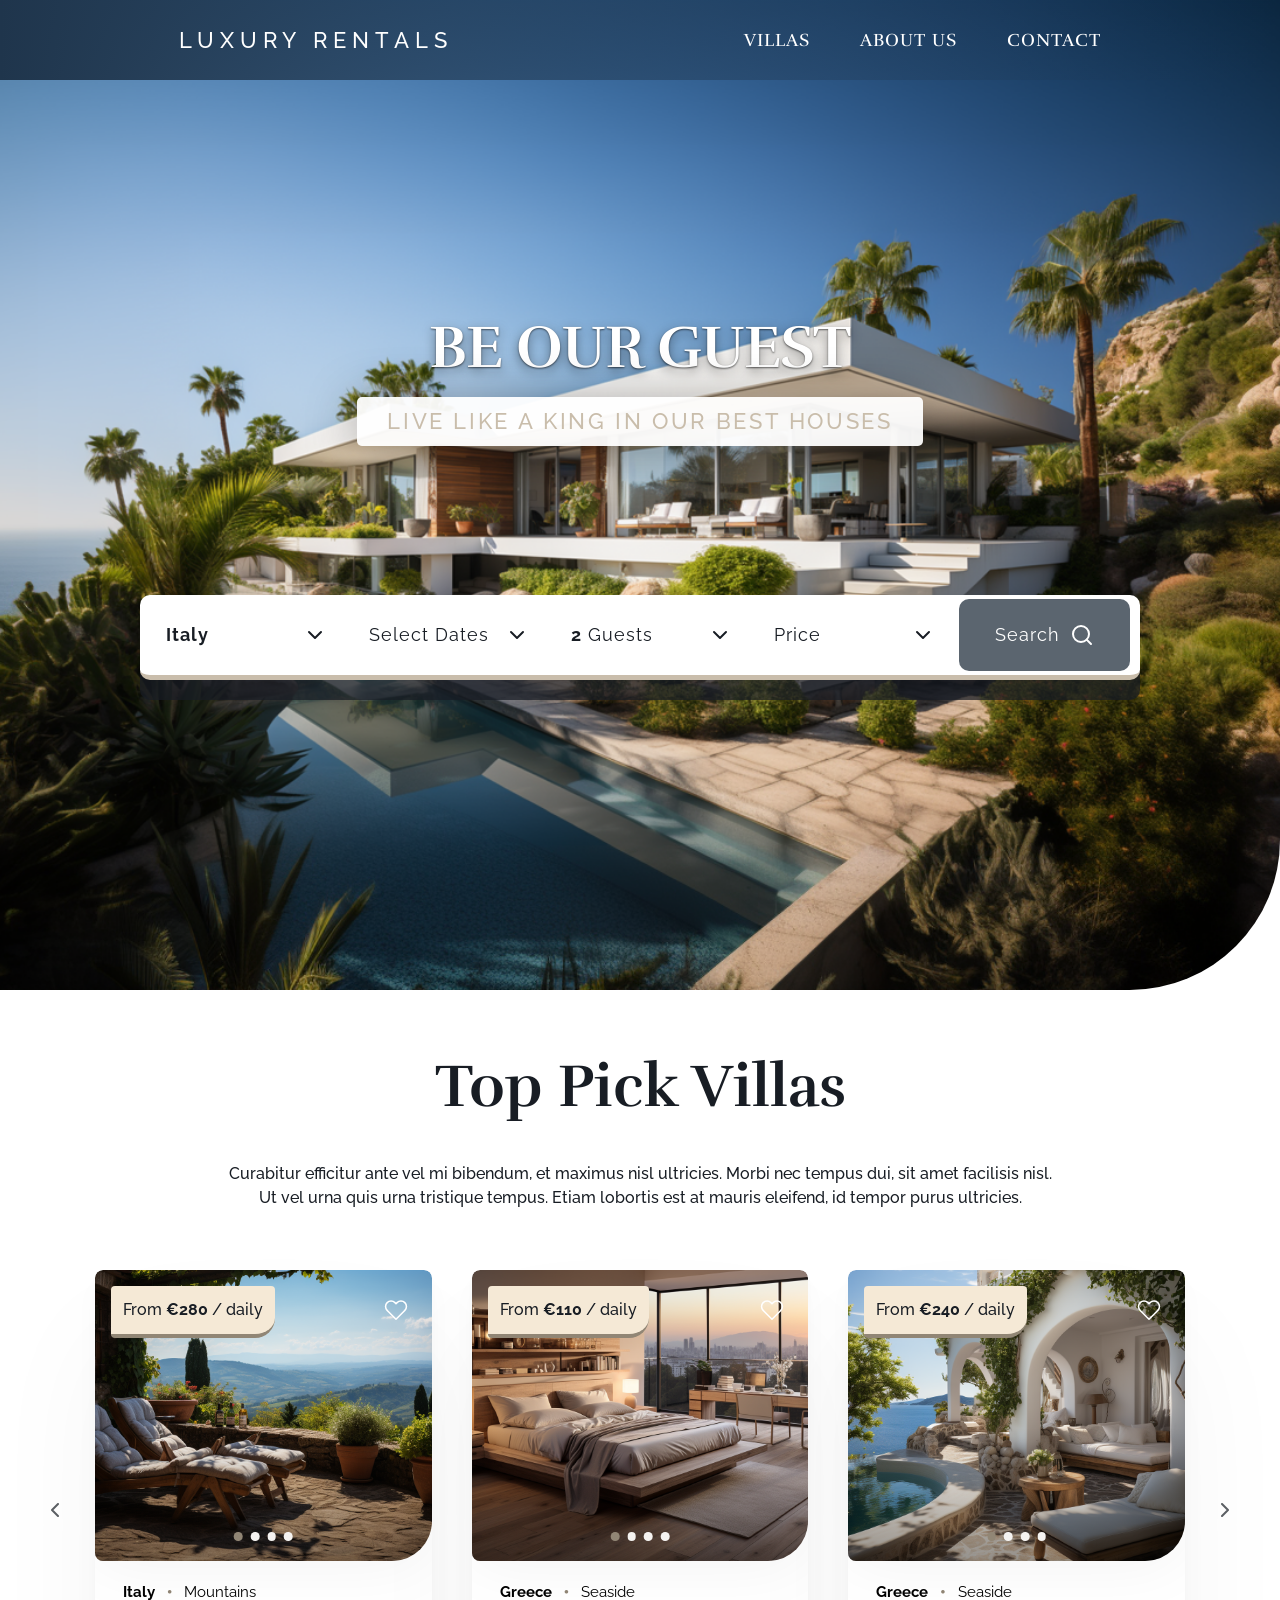
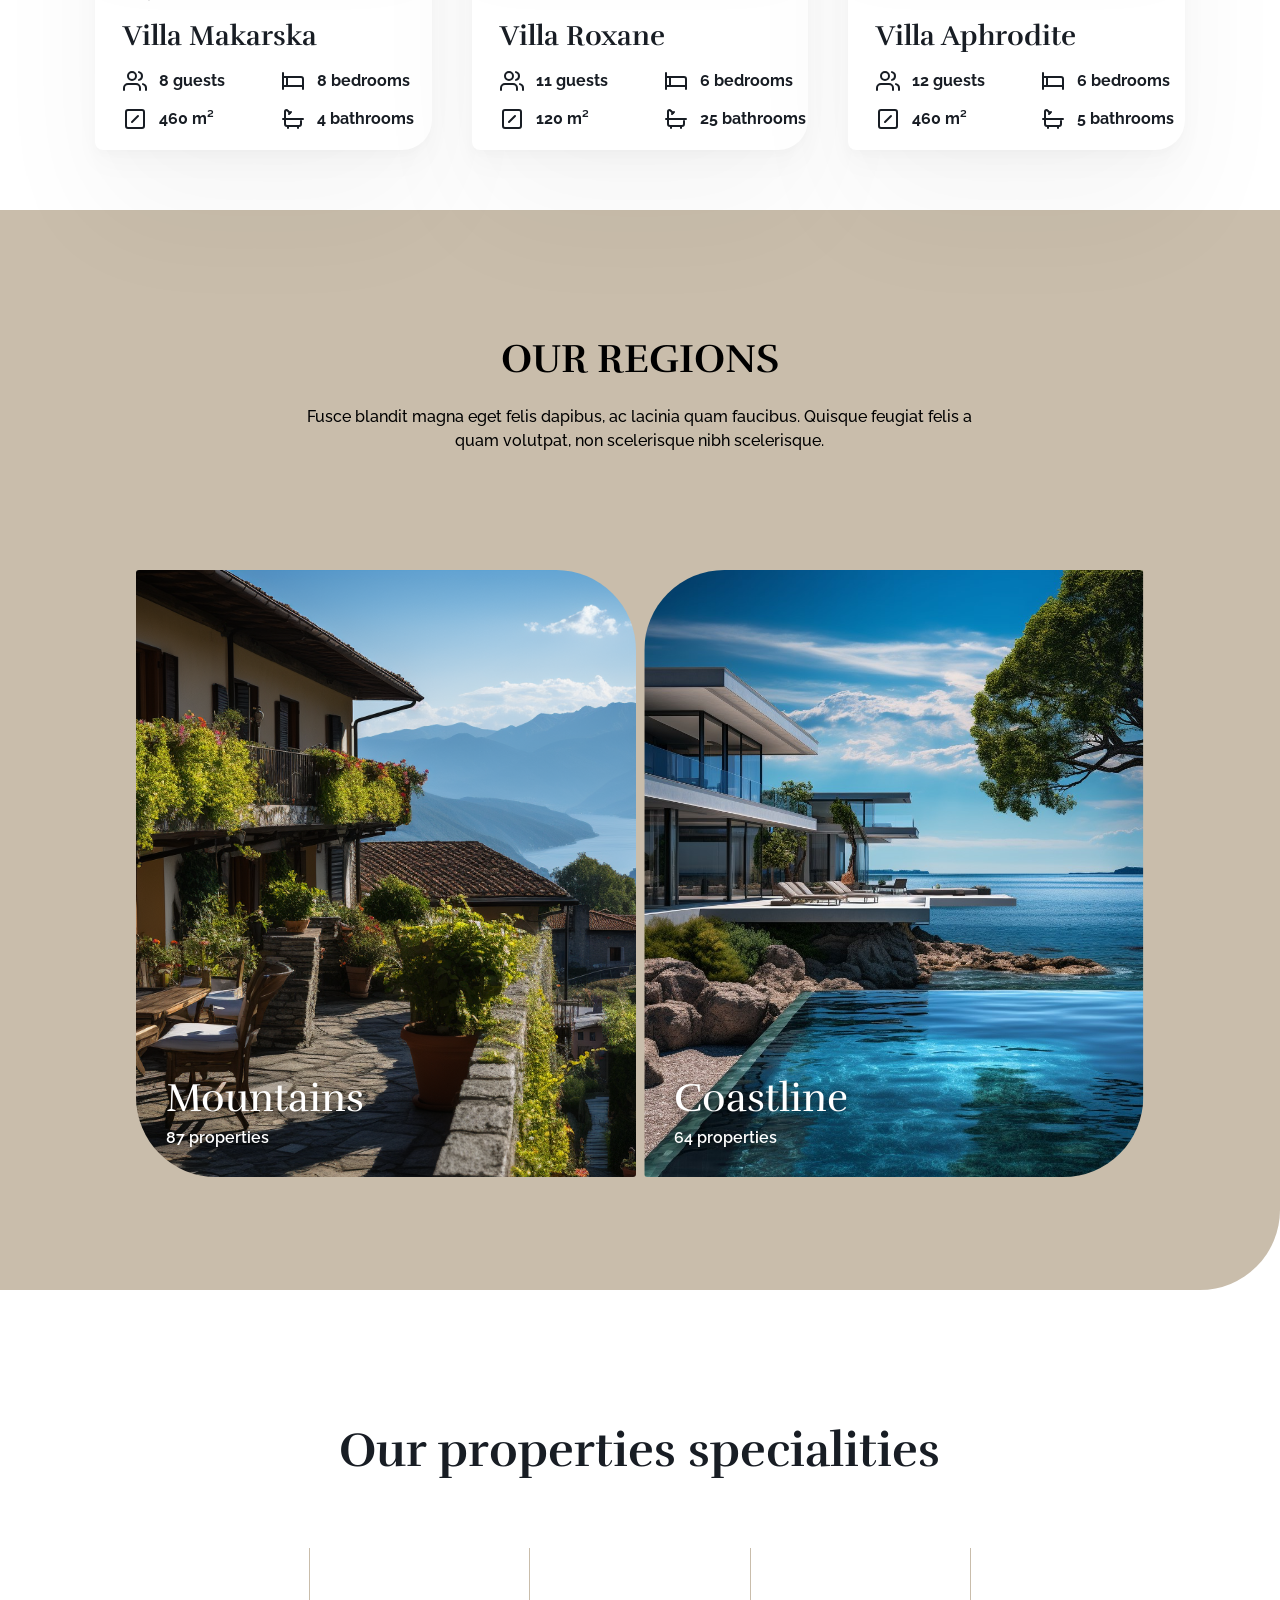
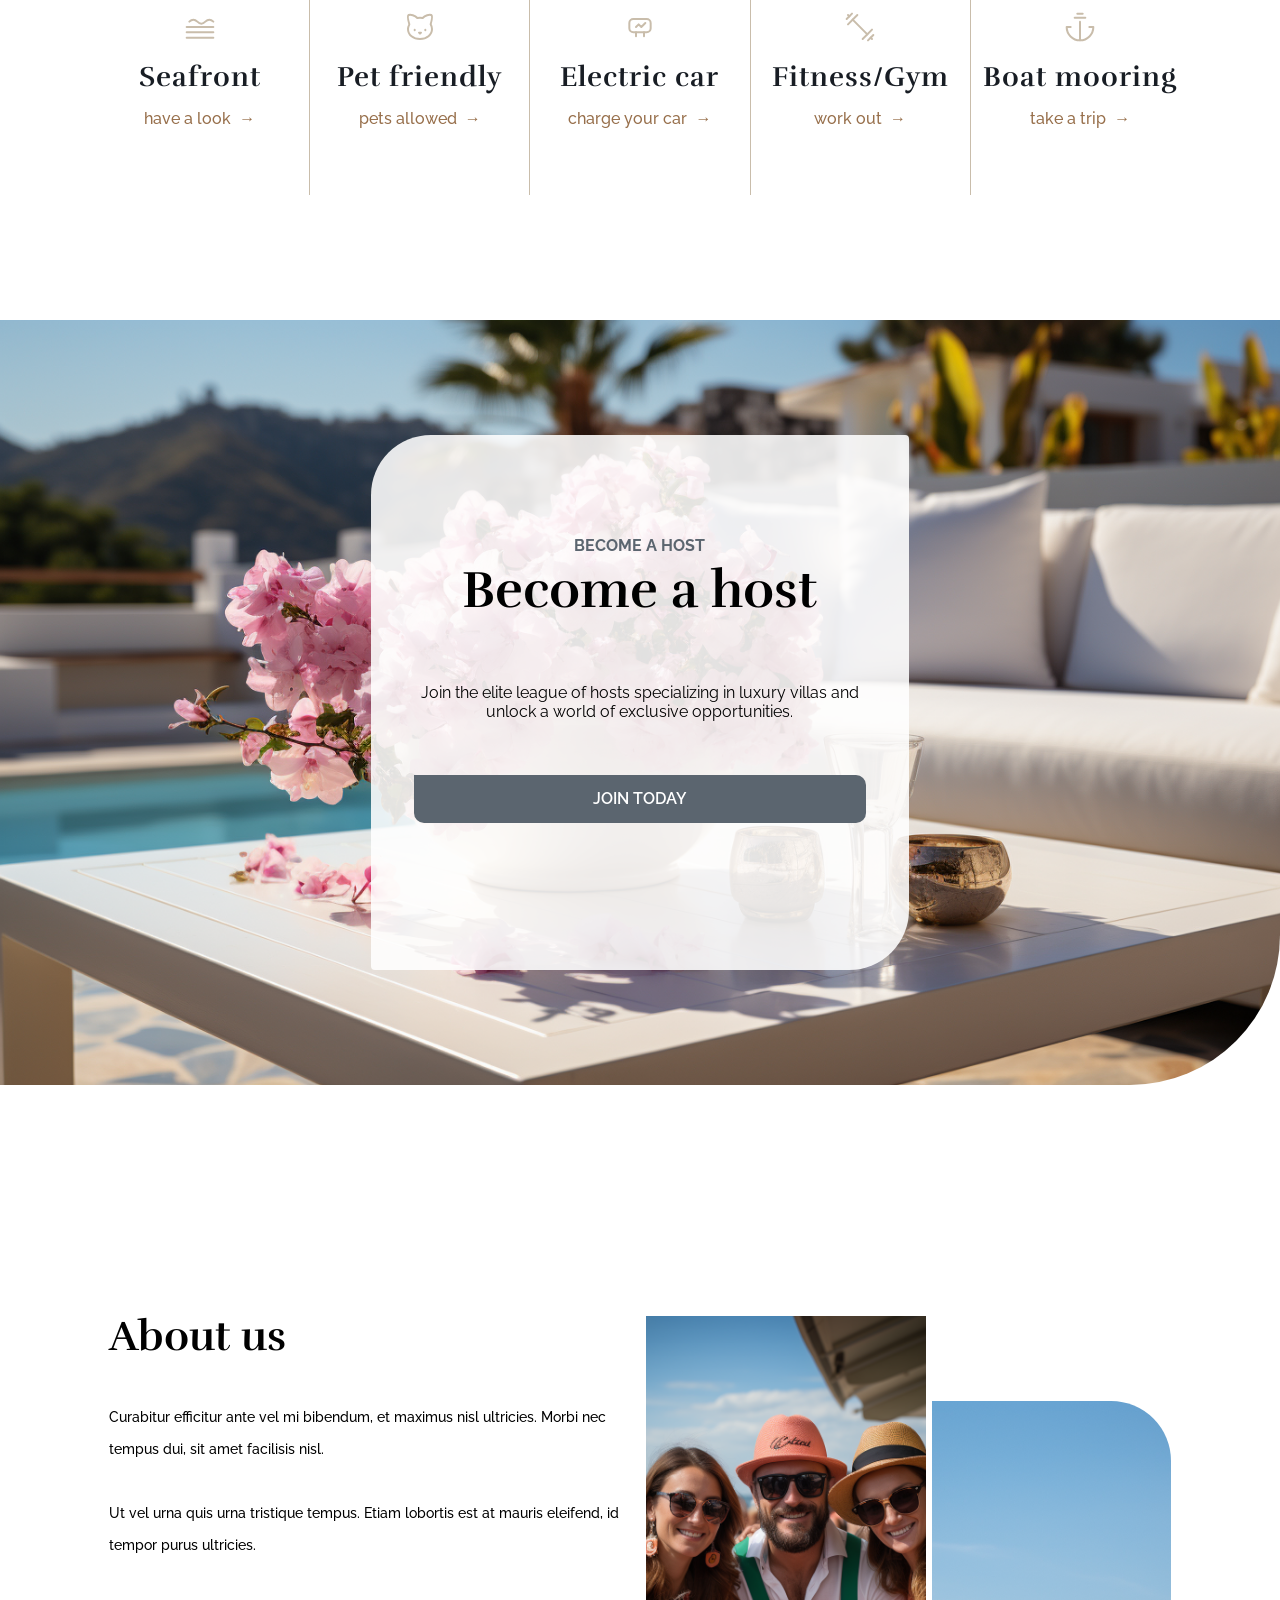
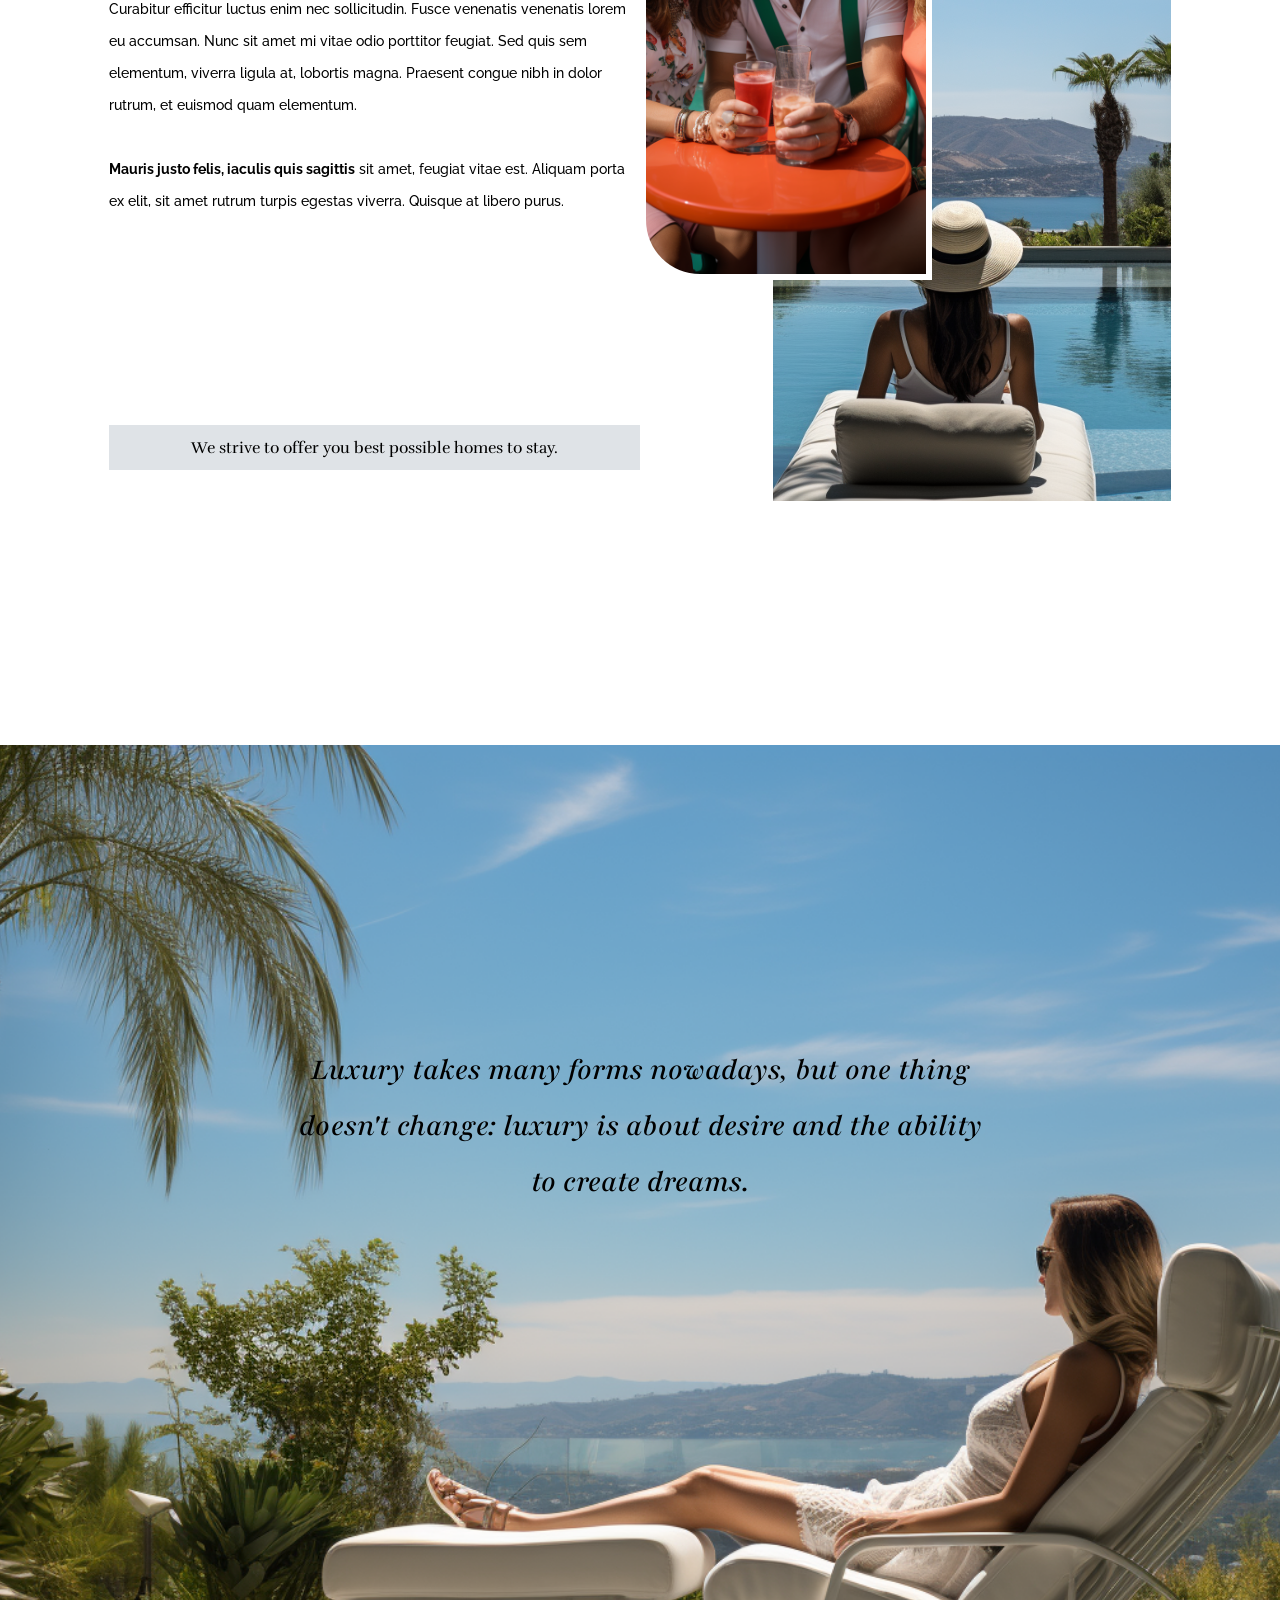
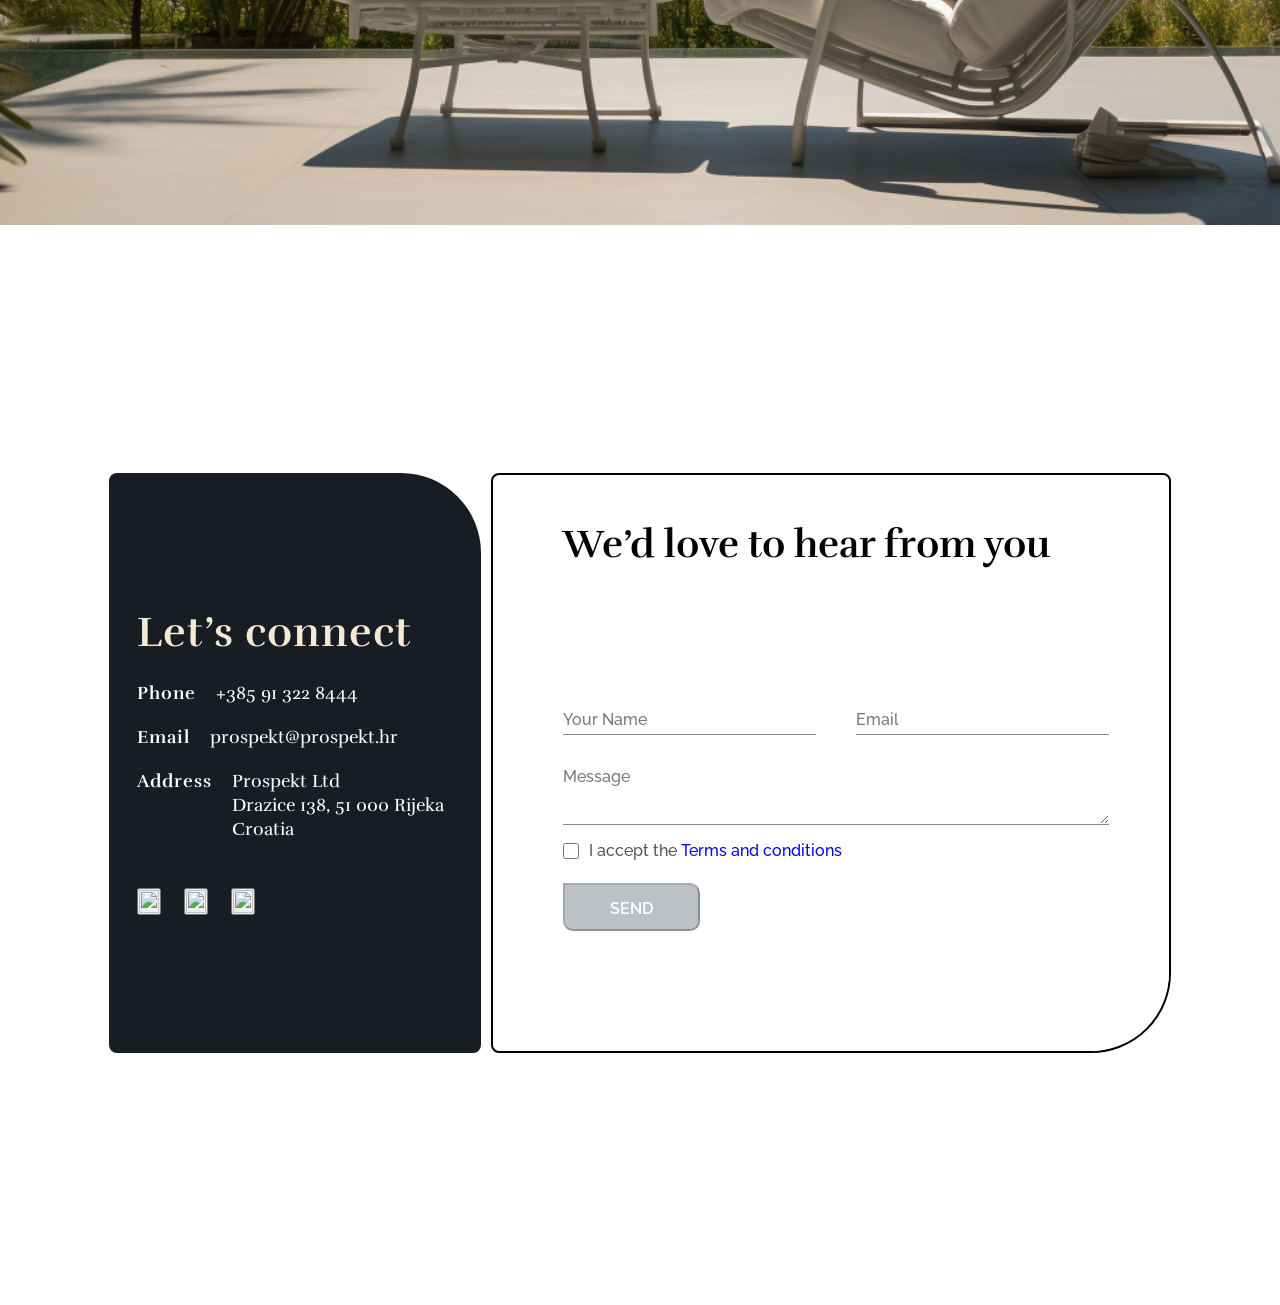
==== commit 4250724c: "Added the CTA section for the Home Page. Added a section above it." ====
--- a/HTML/index.html
+++ b/HTML/index.html
@@ -4,6 +4,11 @@
 <head>
     <meta charset="UTF-8">
     <meta name="viewport" content="width=device-width, initial-scale=1.0">
+    <link rel="preconnect" href="https://fonts.googleapis.com">
+    <link rel="preconnect" href="https://fonts.gstatic.com" crossorigin>
+    <link
+        href="https://fonts.googleapis.com/css2?family=Playfair:ital,opsz,wght@0,5..1200,300..900;1,5..1200,300..900&display=swap"
+        rel="stylesheet">
     <link rel="preconnect" href="https://fonts.googleapis.com">
     <link rel="preconnect" href="https://fonts.gstatic.com" crossorigin>
     <link href="https://fonts.googleapis.com/css2?family=Rufina:wght@400;700&display=swap" rel="stylesheet">
@@ -159,7 +164,8 @@
 
                 <article class="villa-card">
                     <div class="villa-card__image-wrapper">
-                        <img src="/Images/Index/makarska-one.png" alt="Villa Makarska" class="villa-card__image" id="img-makarska">
+                        <img src="/Images/Index/makarska-one.png" alt="Villa Makarska" class="villa-card__image"
+                            id="img-makarska">
                         <div class="villa-card__overlay"></div>
 
                         <div class="villa-card__badge">
@@ -597,7 +603,7 @@
 
                 <div class="become-a-host-bottom">
 
-                    <button type="submit" class="joinbtn" id="submitBtn">JOIN TODAY</button>
+                    <button type="submit" class="joinbtn" id="joinBtn">JOIN TODAY</button>
 
                 </div>
 
@@ -653,6 +659,11 @@
     </section>
 
     <section class="home-page-cta-image">
+        <p>
+            Luxury takes many forms nowadays, but one thing <br> doesn't change: luxury is about desire and the ability
+            <br> to
+            create dreams.
+        </p>
     </section>
 
     <section class="about-us-cta">
@@ -702,7 +713,6 @@
                                         src="https://cdn.jsdelivr.net/npm/@tabler/icons@latest/icons/brand-facebook.svg"
                                         alt="">
                                 </button>
-                                </a>
                             </div>
 
                             <div class="svg-holder">
@@ -721,7 +731,6 @@
 
                         </div>
 
-
                     </div>
 
                 </div>
@@ -742,7 +751,7 @@
 
                         <div class="contact-form-middle">
 
-                            <form class="form">
+                            <form class="form" autocomplete="on">
 
                                 <div class="form-row">
 
@@ -797,17 +806,7 @@
 
     </section>
 
-    <section class="home-page-footer">
-
-        <div class="home-page-footer-wrapper">
-
-            <div>
-
-            </div>
-
-        </div>
-
-    </section>
+
 
 
     <script src="/JS/script.js"></script>
--- a/CSS/style.css
+++ b/CSS/style.css
@@ -943,11 +943,24 @@
 
 .home-page-cta-image {
     width: 100%;
-    height: 130vh;
+    height: 120vh;
     background-image: url(/Images/letsconnectbgimage.png);
     background-size: cover;
     background-position: center;
     background-repeat: no-repeat;
+    display: flex;
+    padding-top: 33vh;
+    /* align-items: center; */
+    justify-content: center;
+    text-align: center;
+    font-family: "Playfair", serif;
+    font-weight: 500;
+    font-style: Italic;
+    font-size: 32px;
+    line-height: 56px;
+    letter-spacing: 0px;
+    text-align: center;
+    vertical-align: middle;
 }
 
 .about-us-cta {
@@ -1075,7 +1088,7 @@
 .contact-form-wrapper {
     width: 100%;
     height: 100%;
-    /* border: 2px solid black; */
+    border: 2px solid black;
     display: flex;
     align-items: center;
     justify-content: center;
@@ -1241,16 +1254,3 @@
     font-weight: 500;
     line-height: 24px;
 }
-
-.home-page-footer {
-    width: 100%;
-    height: 100vh;
-    /* border: 2px solid red; */
-    background-color: #DFE3E7;
-}
-
-.home-page-footer-wrapper {
-    width: 100%;
-    height: 99.5vh;
-    /* border: 2px solid black; */
-}
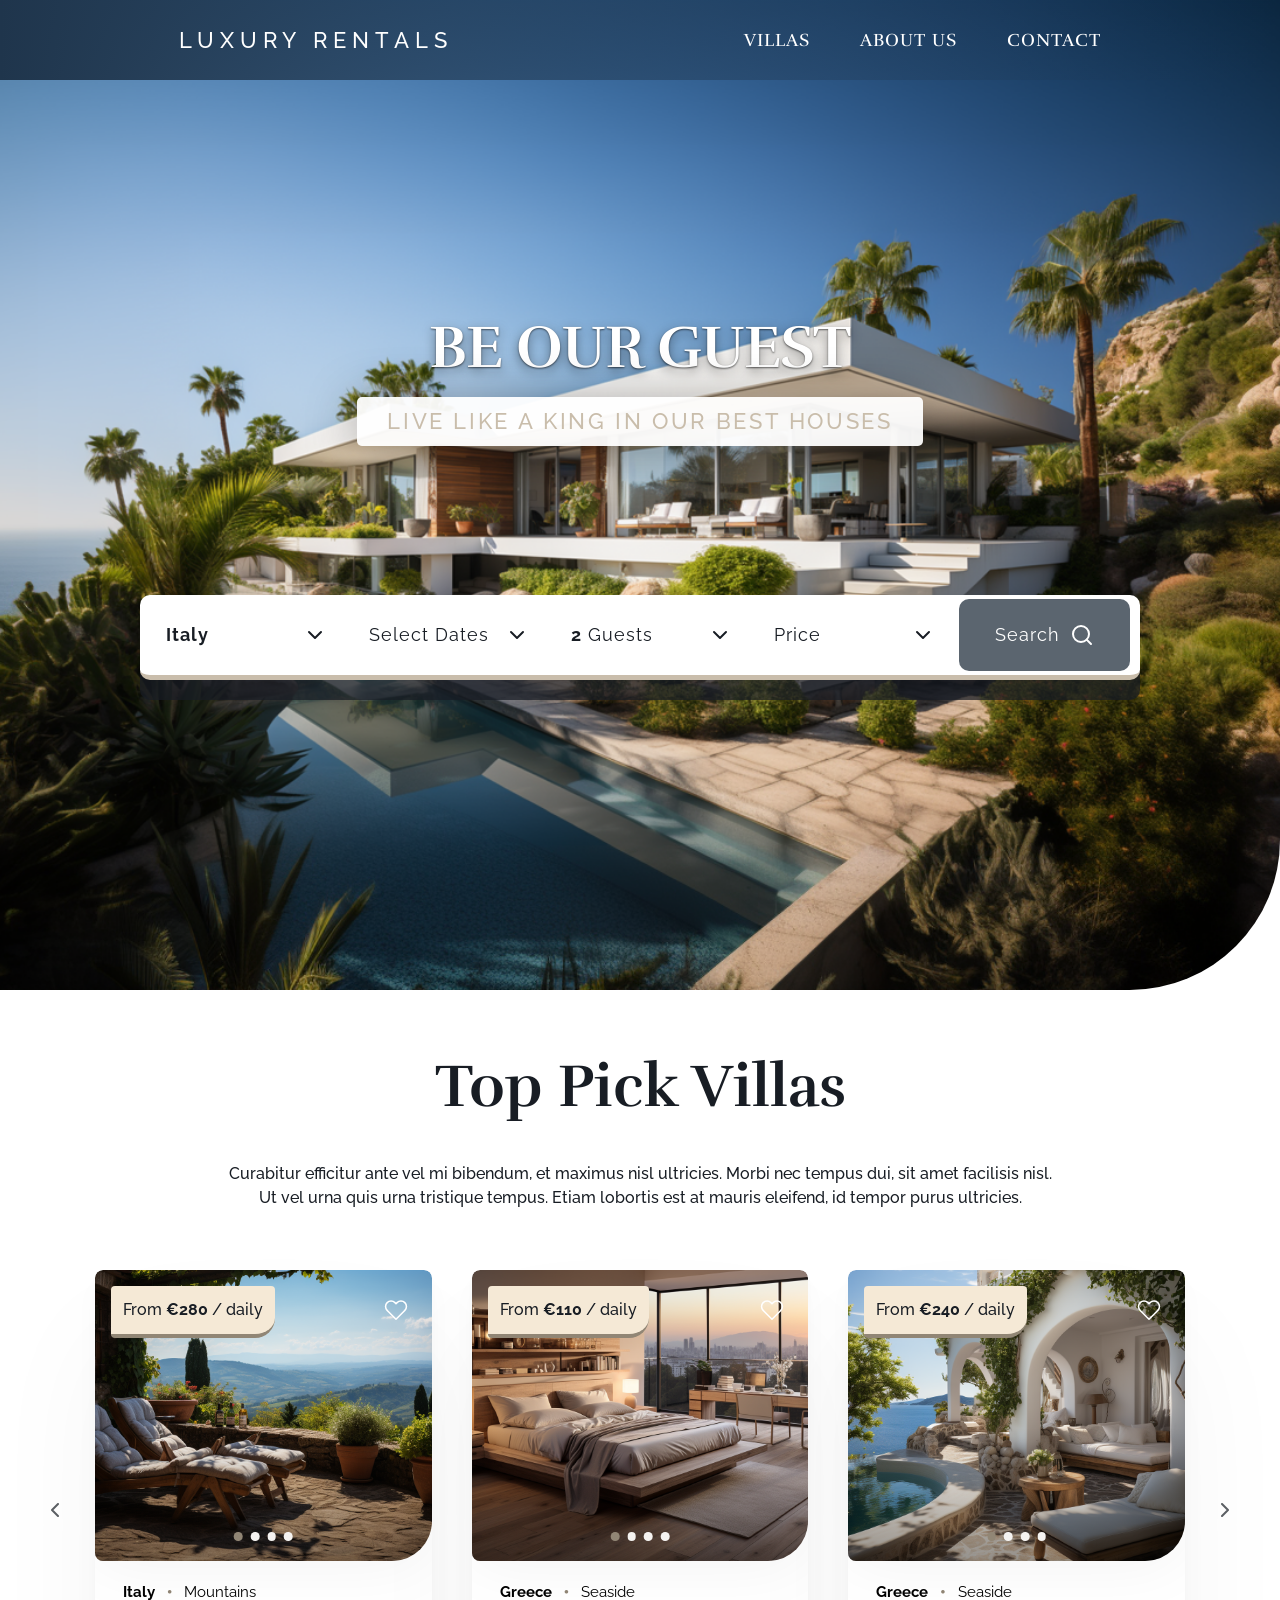
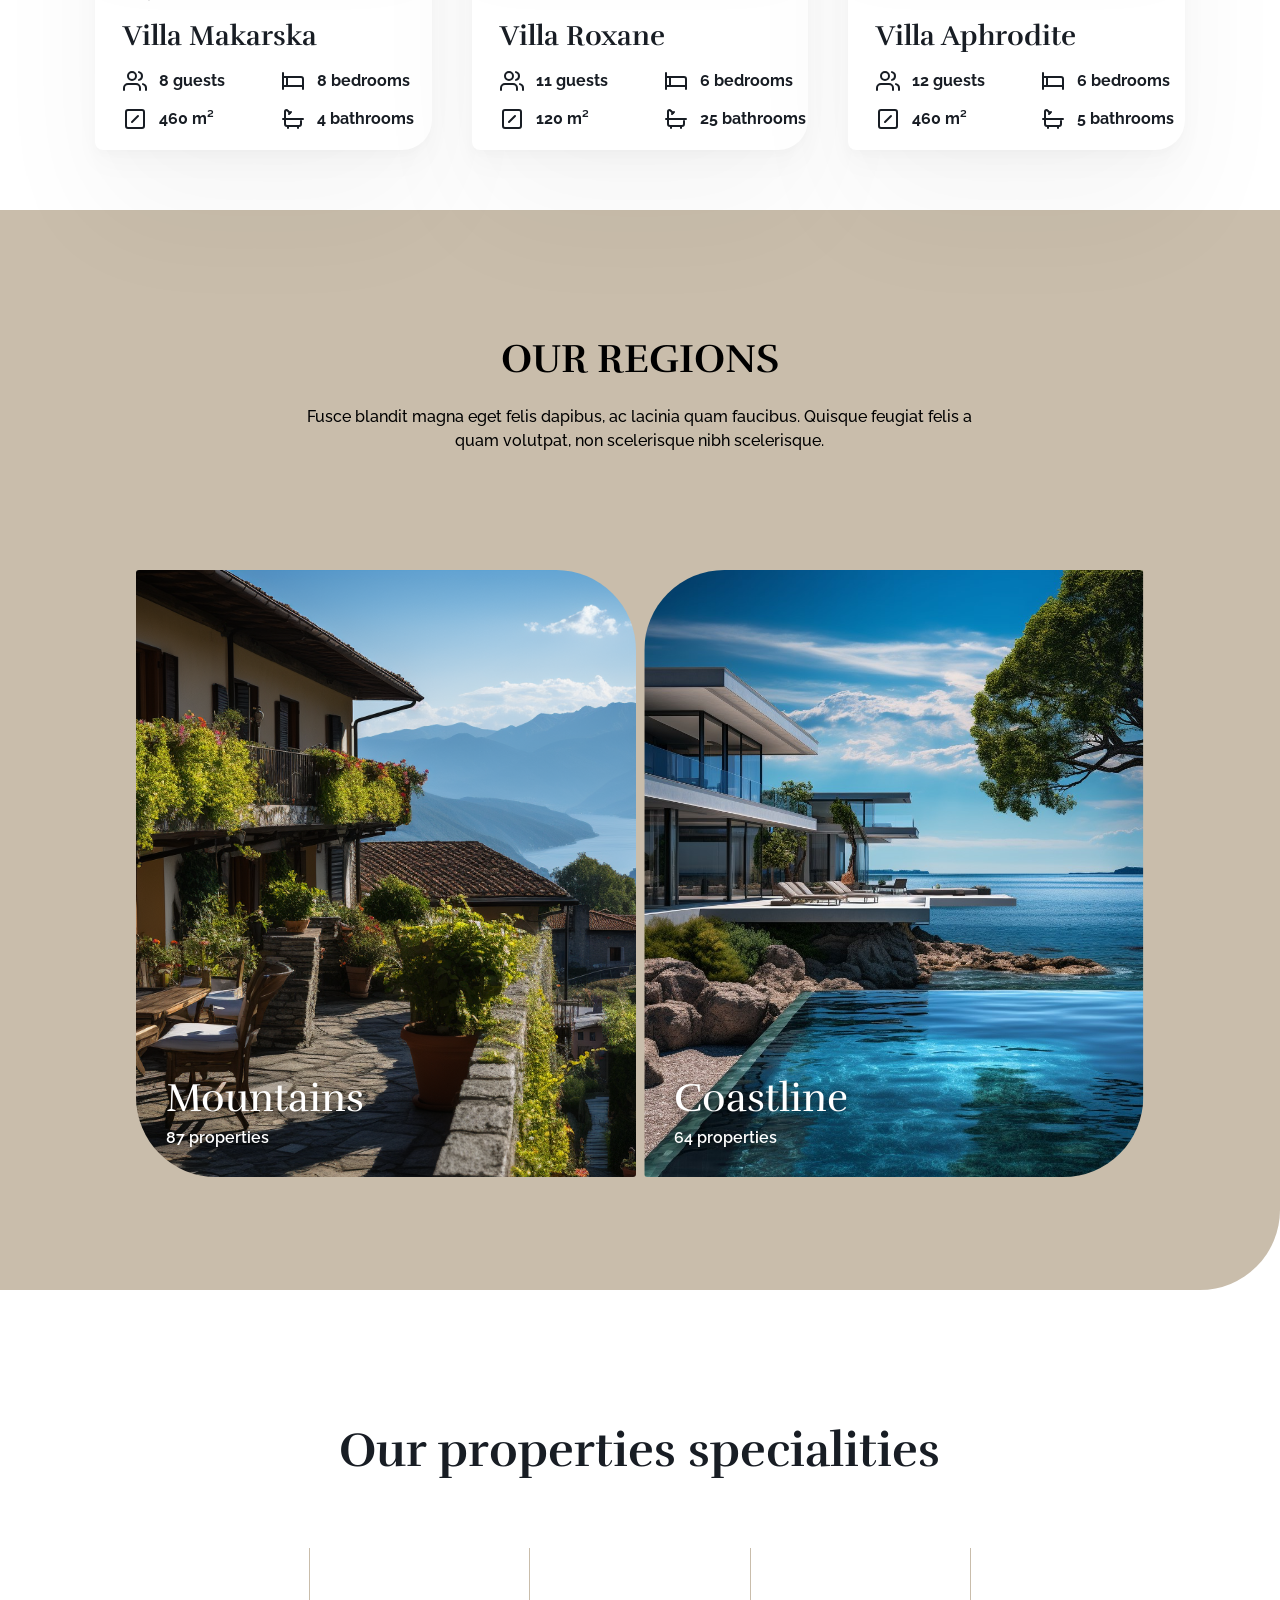
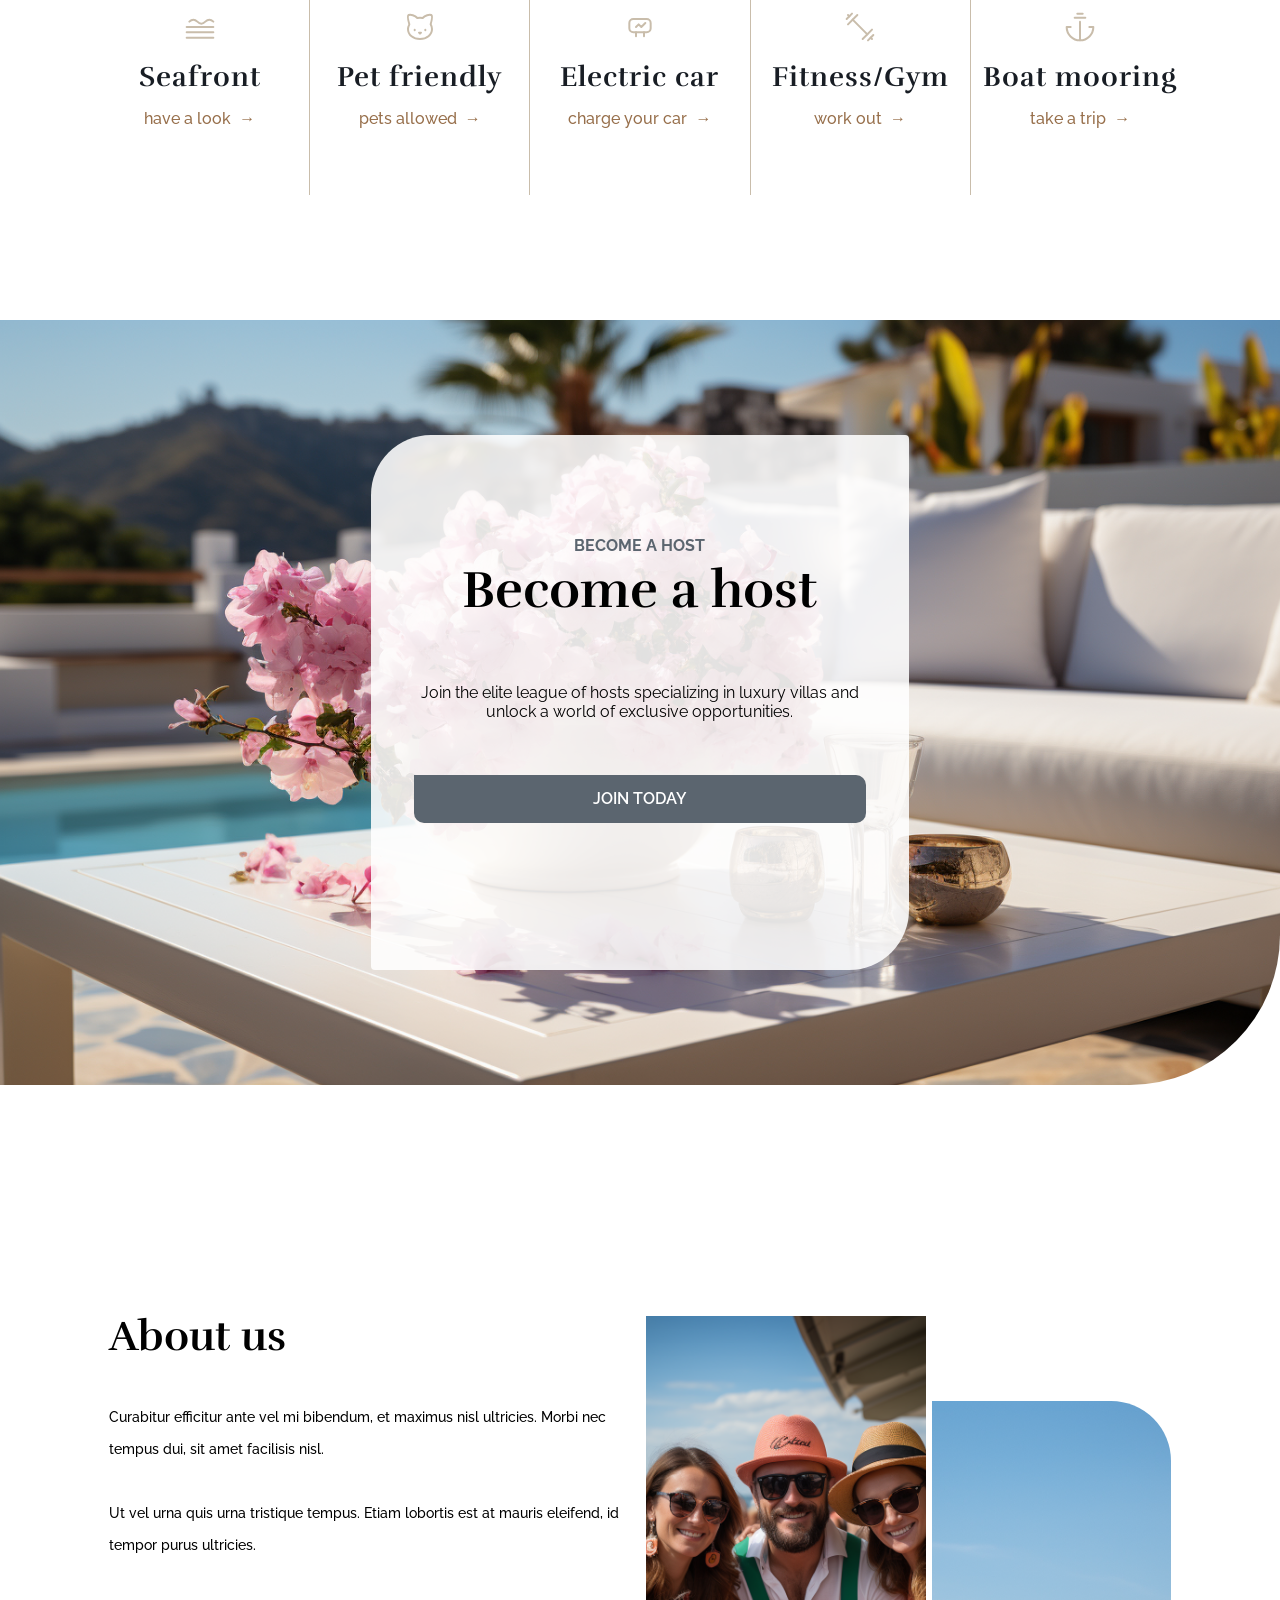
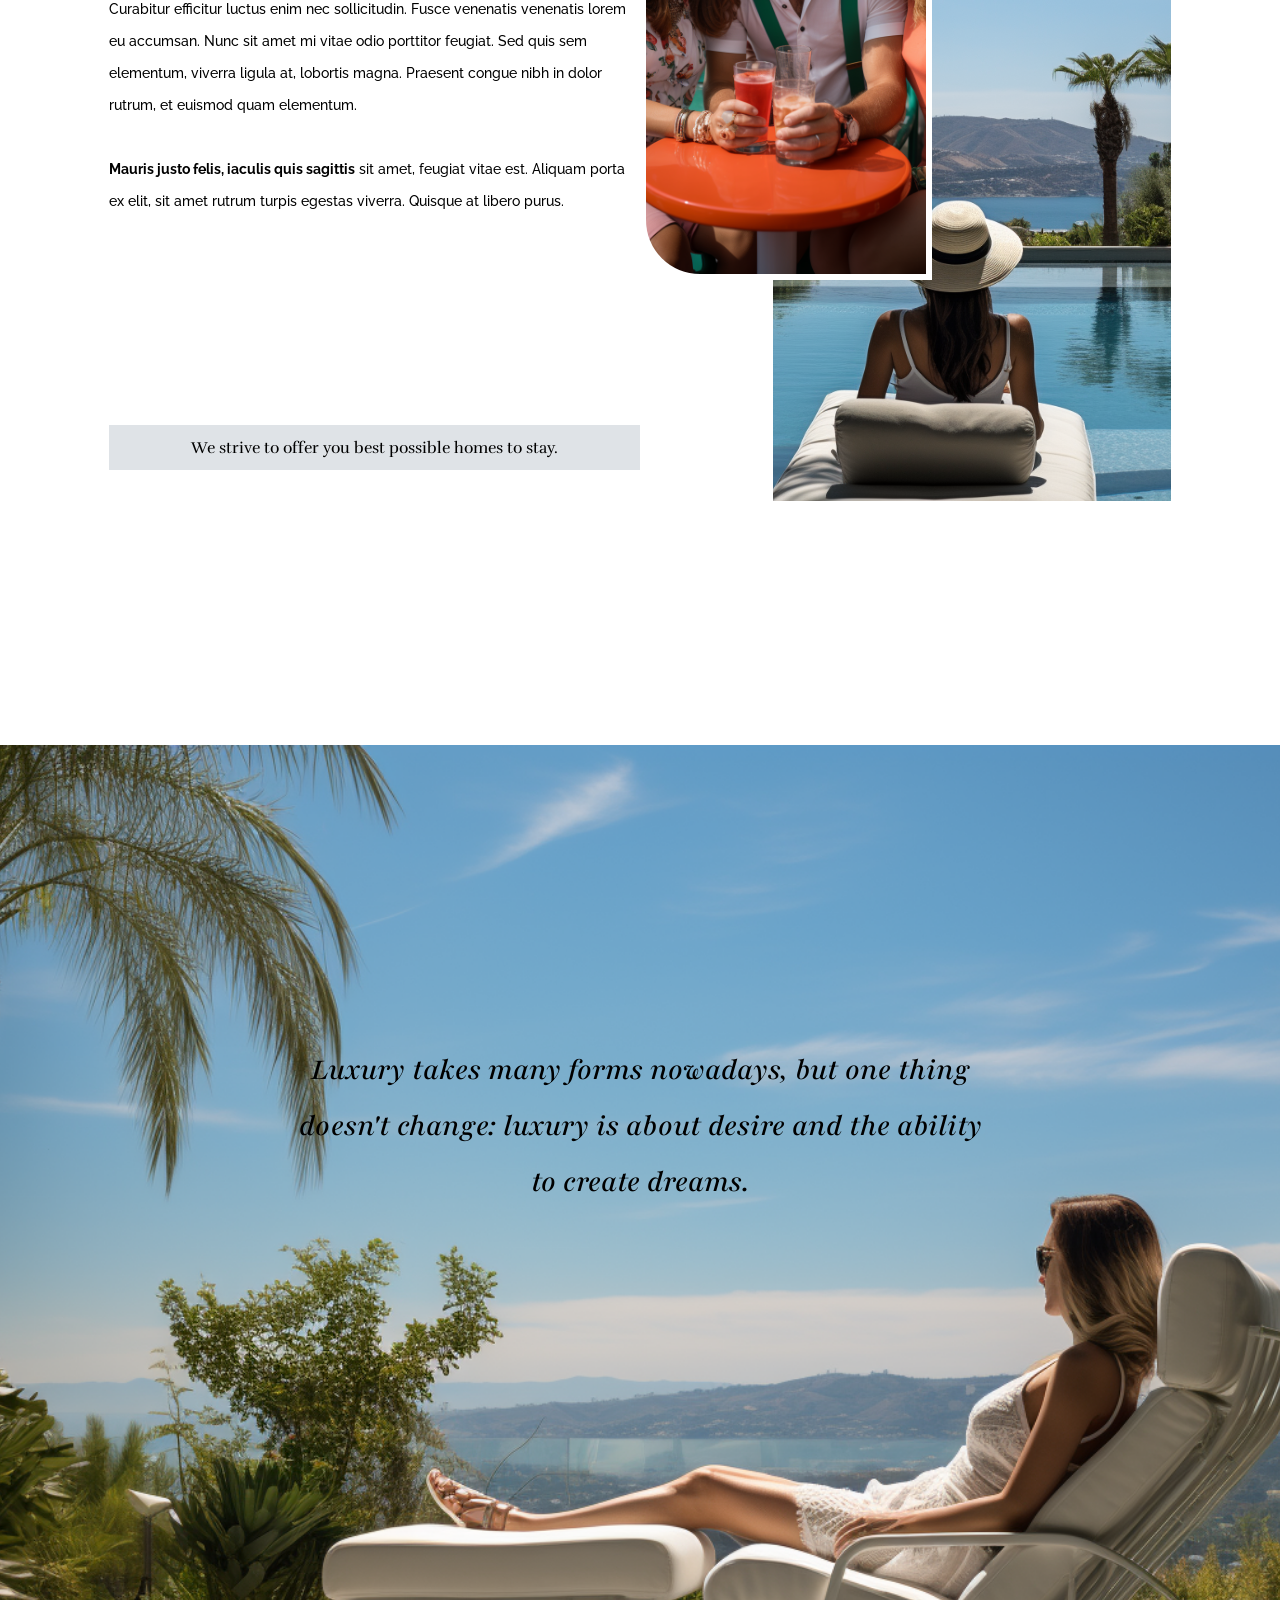
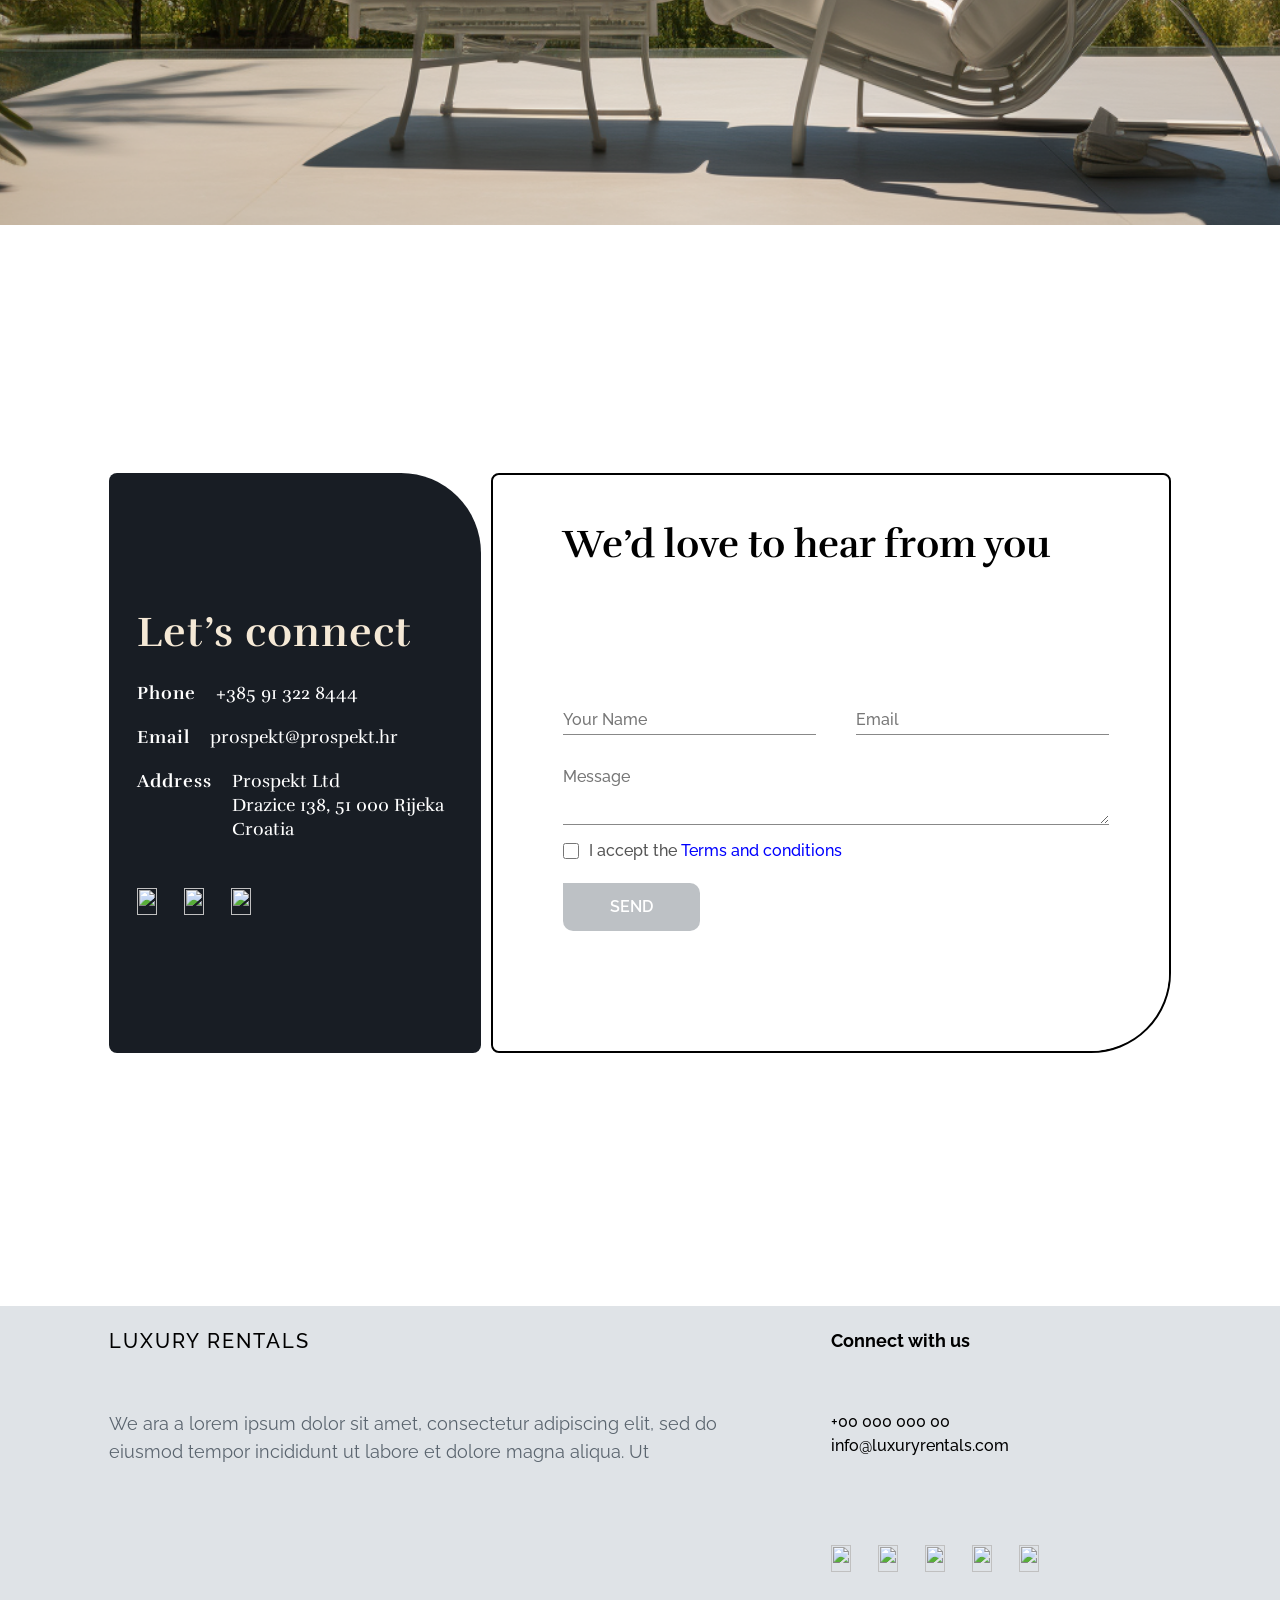
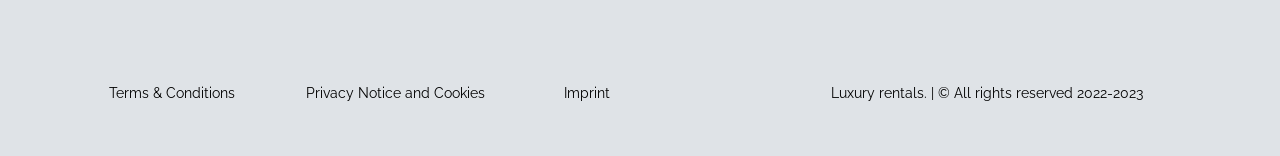
==== commit 1d208755: "Added the footer section on the Home Page" ====
--- a/HTML/index.html
+++ b/HTML/index.html
@@ -806,7 +806,121 @@
 
     </section>
 
-
+    <footer class="contact-footer-section">
+
+        <div class="contact-footer-section-wrapper">
+
+            <!-- <div class="contact-footer-section-wrapper-top">
+            </div> -->
+
+            <div class="contact-footer-section-wrapper-bottom">
+
+                <div class="contact-footer-section-wrapper-bottom-left">
+
+                    <div class="contact-footer-section-wrapper-bottom-left-top">
+                        <p>
+                            LUXURY RENTALS
+                        </p>
+                    </div>
+
+                    <div class="contact-footer-section-wrapper-bottom-left-middle">
+                        <p>
+                            We ara a lorem ipsum dolor sit amet, consectetur adipiscing elit, sed do eiusmod tempor
+                            incididunt ut labore et dolore magna aliqua. Ut
+                        </p>
+                    </div>
+
+                    <div class="contact-footer-section-wrapper-bottom-left-last">
+
+                        <div>
+                            Terms & Conditions
+                        </div>
+
+                        <div>
+                            Privacy Notice and Cookies
+                        </div>
+
+                        <div>
+                            Imprint
+                        </div>
+
+                    </div>
+
+                </div>
+
+                <div class="contact-footer-section-wrapper-bottom-right">
+
+                    <div class="contact-footer-section-wrapper-bottom-right-one">
+
+                        <div class="contact-footer-section-wrapper-bottom-right-one-top">
+                            Connect with us
+                        </div>
+
+                        <div class="contact-footer-section-wrapper-bottom-right-one-middle">
+                            +00 000 000 00 <br>
+                            info@luxuryrentals.com
+                        </div>
+
+                        <div class="contact-footer-section-wrapper-bottom-right-one-end">
+                            <div class="contact-hero-wrapper-bottom-right-box-nest-bottom">
+
+                                <div class="contact-hero-svg-wrapper">
+
+                                    <div class="svg-holder">
+                                        <button type="button" aria-label="Facebook"><img
+                                                src="https://cdn.jsdelivr.net/npm/@tabler/icons@latest/icons/brand-facebook.svg"
+                                                alt="">
+                                        </button>
+                                        </a>
+                                    </div>
+
+                                    <div class="svg-holder">
+                                        <button type="button" aria-label="Youtube"><img
+                                                src="https://cdn.jsdelivr.net/npm/@tabler/icons@latest/icons/brand-youtube.svg"
+                                                alt="">
+                                        </button>
+                                    </div>
+
+                                    <div class="svg-holder">
+                                        <button type="button" aria-label="Dribbble"><img
+                                                src="https://cdn.jsdelivr.net/npm/@tabler/icons@latest/icons/brand-dribbble.svg"
+                                                alt="">
+                                        </button>
+                                    </div>
+
+                                    <div class="svg-holder">
+                                        <button type="button" aria-label="Figma"><img
+                                                src="https://cdn.jsdelivr.net/npm/@tabler/icons@latest/icons/brand-figma.svg"
+                                                alt="">
+                                        </button>
+                                    </div>
+
+                                    <div class="svg-holder">
+                                        <button type="button" aria-label="Whatsapp"><img
+                                                src="https://cdn.jsdelivr.net/npm/@tabler/icons@latest/icons/brand-whatsapp.svg"
+                                                alt="">
+                                        </button>
+                                    </div>
+
+                                </div>
+
+                            </div>
+                        </div>
+
+                    </div>
+
+                    <div class="contact-footer-section-wrapper-bottom-right-two">
+                        Luxury rentals. | © All rights reserved 2022-2023
+                    </div>
+
+
+                </div>
+
+            </div>
+
+        </div>
+
+    </footer>
 
 
     <script src="/JS/script.js"></script>
--- a/CSS/style.css
+++ b/CSS/style.css
@@ -2,6 +2,13 @@
     margin: 0;
     padding: 0;
     box-sizing: border-box;
+}
+
+button {
+    background: none;
+    border: none;
+    padding: 0;
+    cursor: pointer;
 }
 
 .nav-bar-plus-hero {
@@ -1254,3 +1261,156 @@
     font-weight: 500;
     line-height: 24px;
 }
+
+.contact-footer-section {
+    background-color: #DFE3E7;
+    max-width: 100%;
+    height: 50vh;
+    /* border: 2px solid green; */
+    display: flex;
+    justify-content: center;
+    align-items: center;
+    margin-top: 1px;
+}
+
+.contact-footer-section-wrapper {
+    width: 83%;
+    height: 90%;
+    /* border: 2px dashed navy; */
+    display: flex;
+    flex-direction: column;
+}
+
+.contact-footer-section-wrapper-top {
+    width: 100%;
+    /* border: 2px solid black; */
+    height: 50%;
+}
+
+.contact-footer-section-wrapper-bottom {
+    width: 100%;
+    /* border: 2px solid magenta; */
+    flex: 1;
+    display: flex;
+    justify-content: space-between;
+}
+
+.contact-footer-section-wrapper-bottom-left {
+    width: 60%;
+    height: 100%;
+    /* border: 2px solid gold; */
+    display: flex;
+    flex-direction: column;
+}
+
+.contact-footer-section-wrapper-bottom-right {
+    width: 32%;
+    height: 100%;
+    /* border: 2px solid greenyellow; */
+}
+
+.contact-footer-section-wrapper-bottom-left-top,
+.contact-footer-section-wrapper-bottom-left-middle,
+.contact-footer-section-wrapper-bottom-left-last {
+    width: 100%;
+    /* border: 2px solid indianred; */
+}
+
+.contact-footer-section-wrapper-bottom-left-top {
+    height: 20%;
+    font-family: "Raleway", sans-serif;
+    font-weight: 500;
+    line-height: 24px;
+    letter-spacing: 2px;
+    font-style: medium;
+    font-size: 20px;
+}
+
+.contact-footer-section-wrapper-bottom-left-middle {
+    height: 60%;
+    color: #5B656F;
+    font-weight: 400;
+    font-family: "Raleway", sans-serif;
+    font-size: 18px;
+    line-height: 28px;
+    letter-spacing: 0%;
+}
+
+.contact-footer-section-wrapper-bottom-left-last {
+    flex: 1;
+    display: flex;
+    font-size: 14px;
+    font-weight: 400;
+    font-family: "Raleway", sans-serif;
+}
+
+.contact-footer-section-wrapper-bottom-left-last>div:first-child {
+    align-items: center;
+}
+
+.contact-footer-section-wrapper-bottom-left-last>div {
+    width: 30%;
+    height: 100%;
+    display: flex;
+}
+
+.contact-footer-section-wrapper-bottom-left-last>div:not(:first-child) {
+    /* border: 2px solid red; */
+    align-items: center;
+    justify-content: center;
+}
+
+.contact-footer-section-wrapper-bottom-right {
+    display: flex;
+    flex-direction: column;
+    justify-content: space-between;
+}
+
+.contact-footer-section-wrapper-bottom-right-one>div {
+    width: 100%;
+    flex: 1;
+    /* border: 2px solid blue; */
+}
+
+.contact-footer-section-wrapper-bottom-right-one {
+    height: 60%;
+    /* border: 2px solid mediumaquamarine; */
+    display: flex;
+    flex-direction: column;
+}
+
+.contact-footer-section-wrapper-bottom-right-two {
+    height: 20%;
+    /* border: 2px solid mediumvioletred; */
+    font-family: "Raleway", sans-serif;
+    font-weight: 400;
+    font-style: regular;
+    font-size: 14px;
+    line-height: 24px;
+    letter-spacing: 0%;
+    display: flex;
+    align-items: center;
+}
+
+.contact-footer-section-wrapper-bottom-right-one-top {
+    font-weight: 700;
+    font-family: "Raleway", sans-serif;
+    font-style: bold;
+    font-size: 18px;
+    line-height: 24px;
+    letter-spacing: 0%;
+}
+
+.contact-footer-section-wrapper-bottom-right-one-middle {
+    font-family: "Raleway", sans-serif;
+    font-weight: 500;
+    font-style: medium;
+    font-size: 16px;
+    line-height: 24px;
+    letter-spacing: 0%;
+}
+
+.contact-footer-section-wrapper-bottom-right-one-end {
+    display: flex;
+    align-items: end;
+}
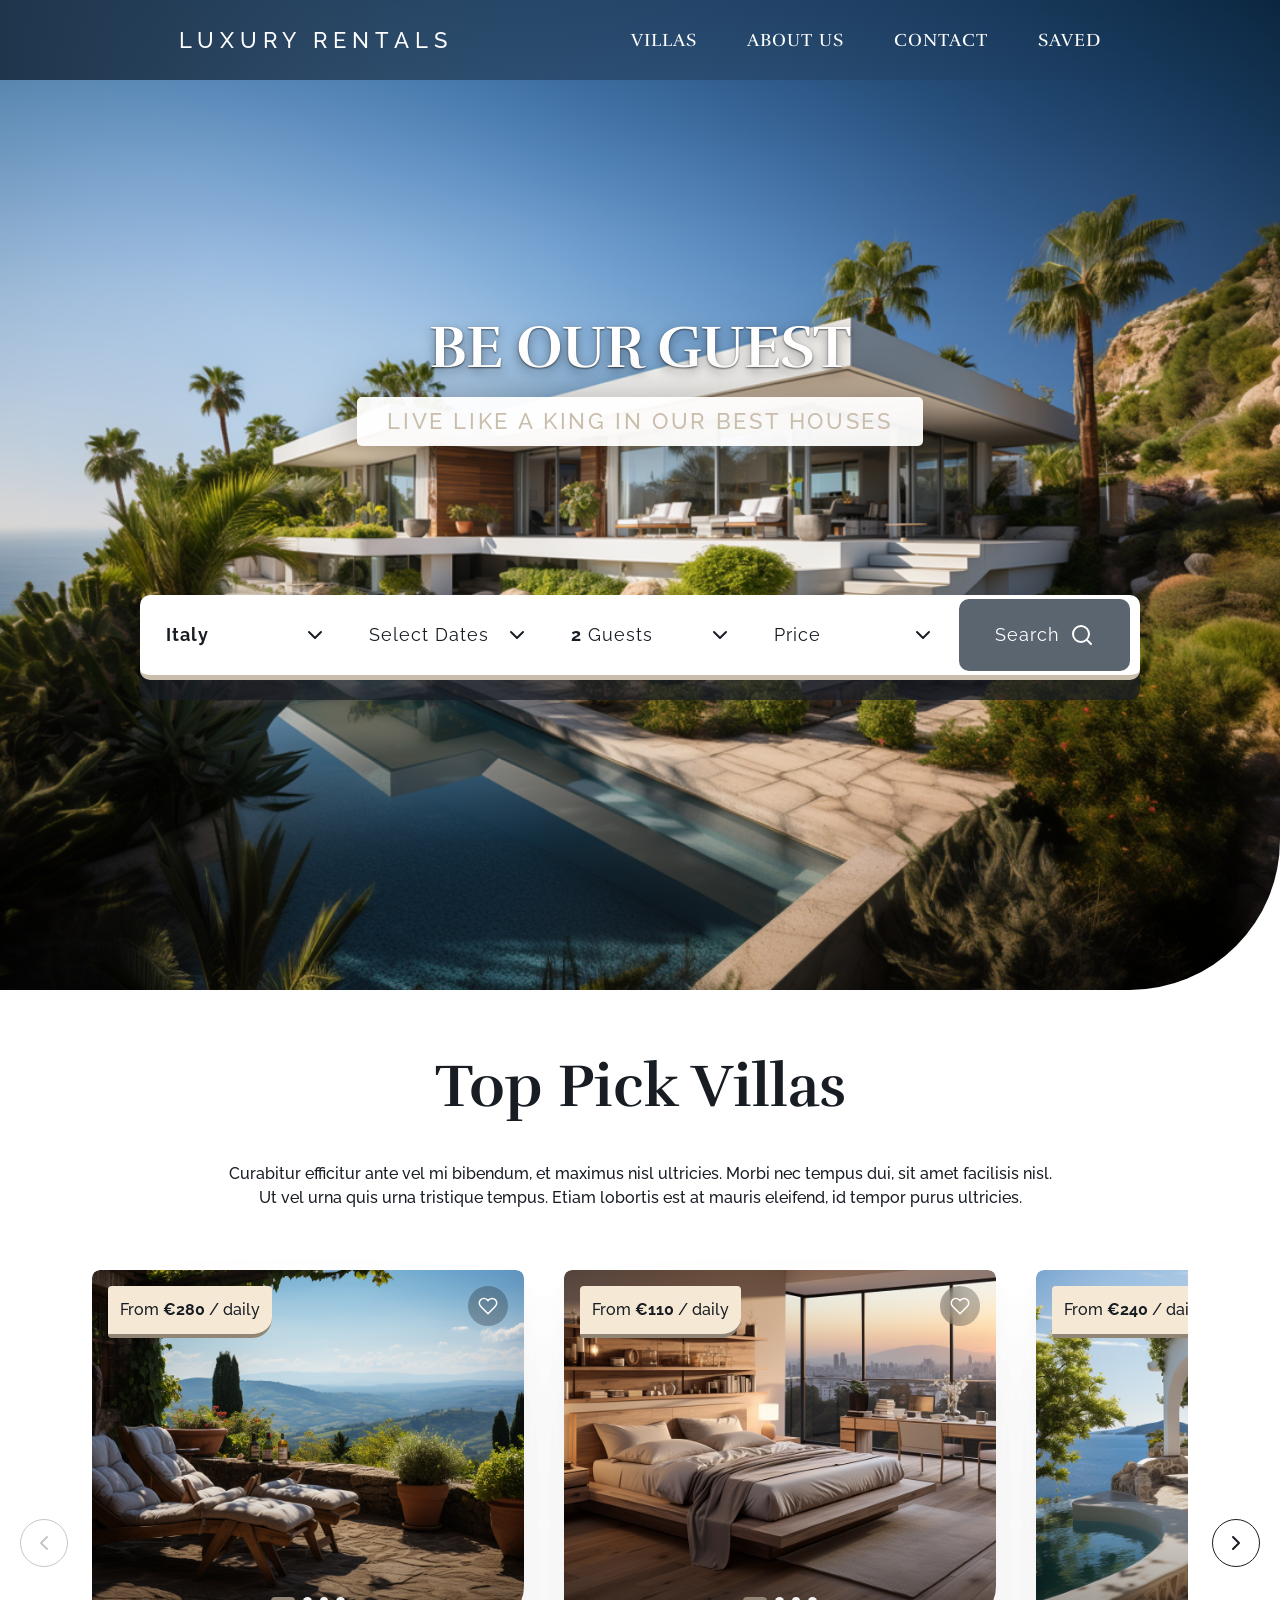
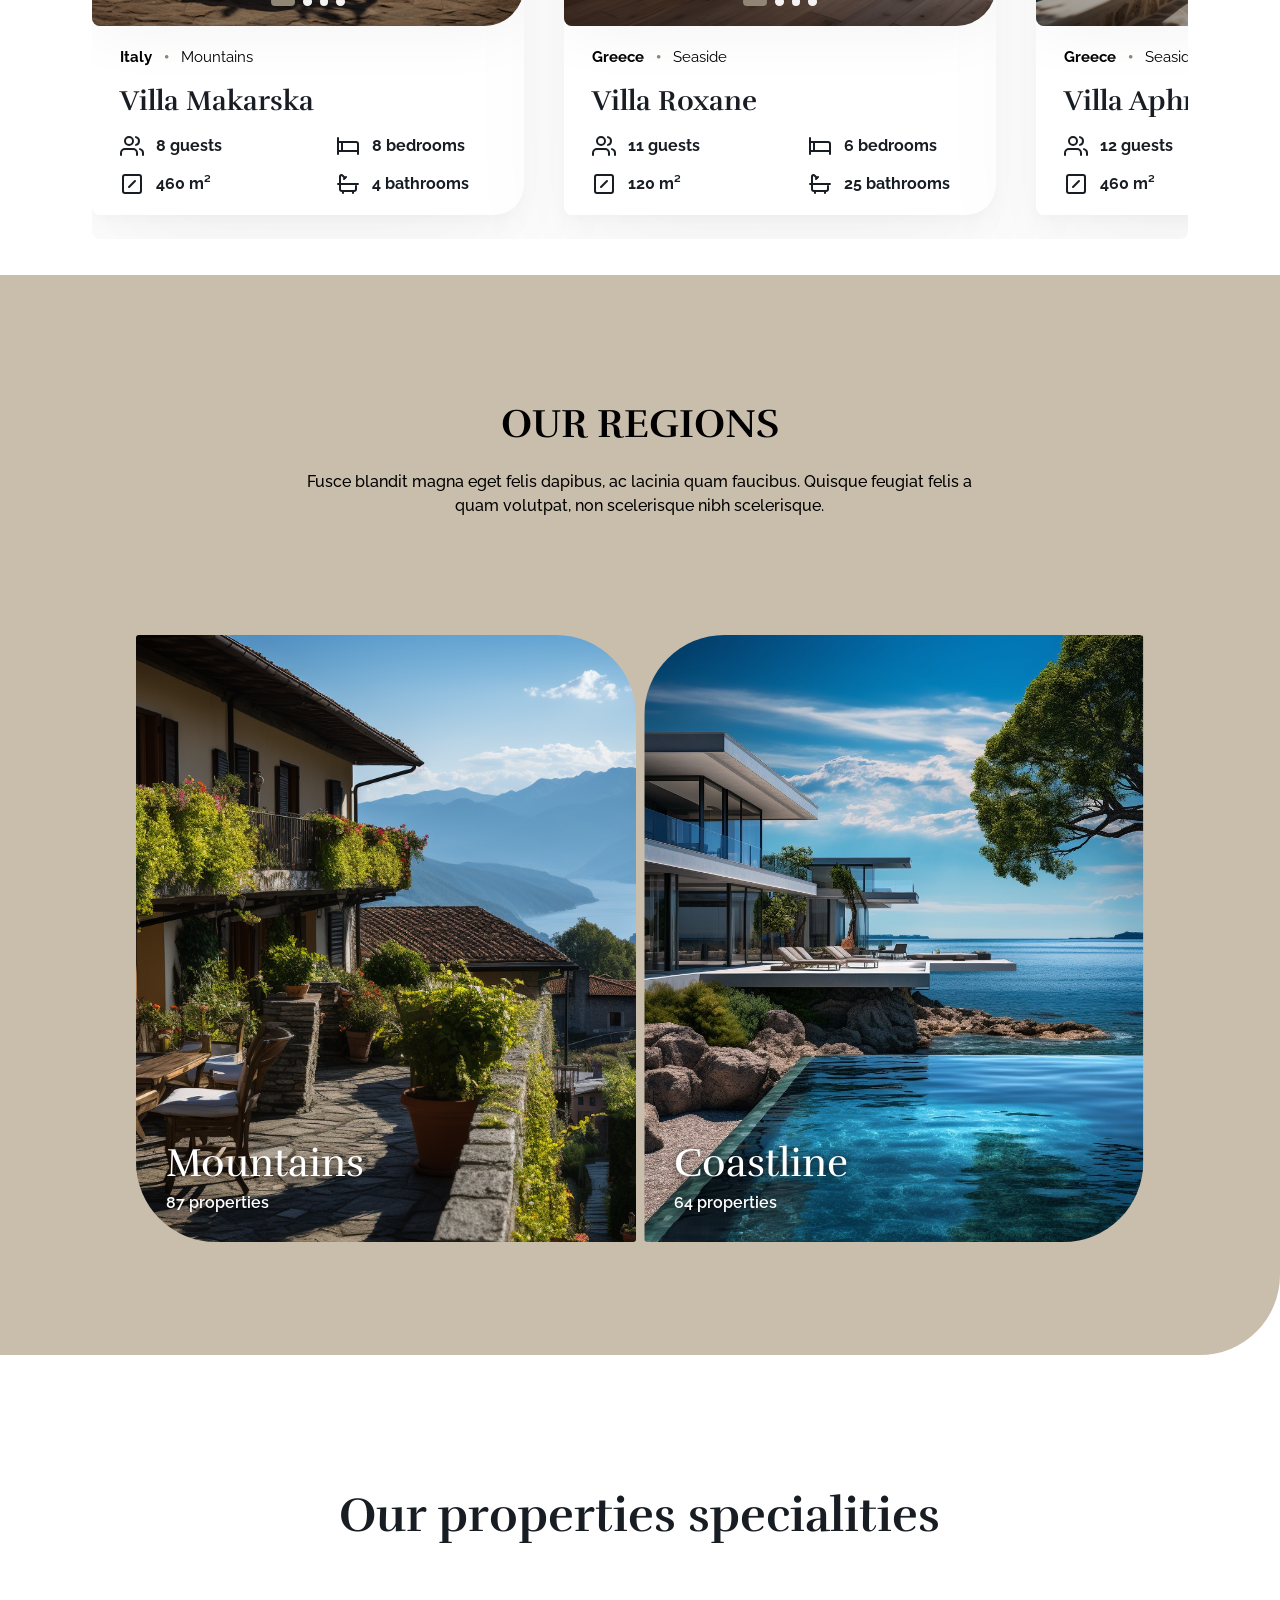
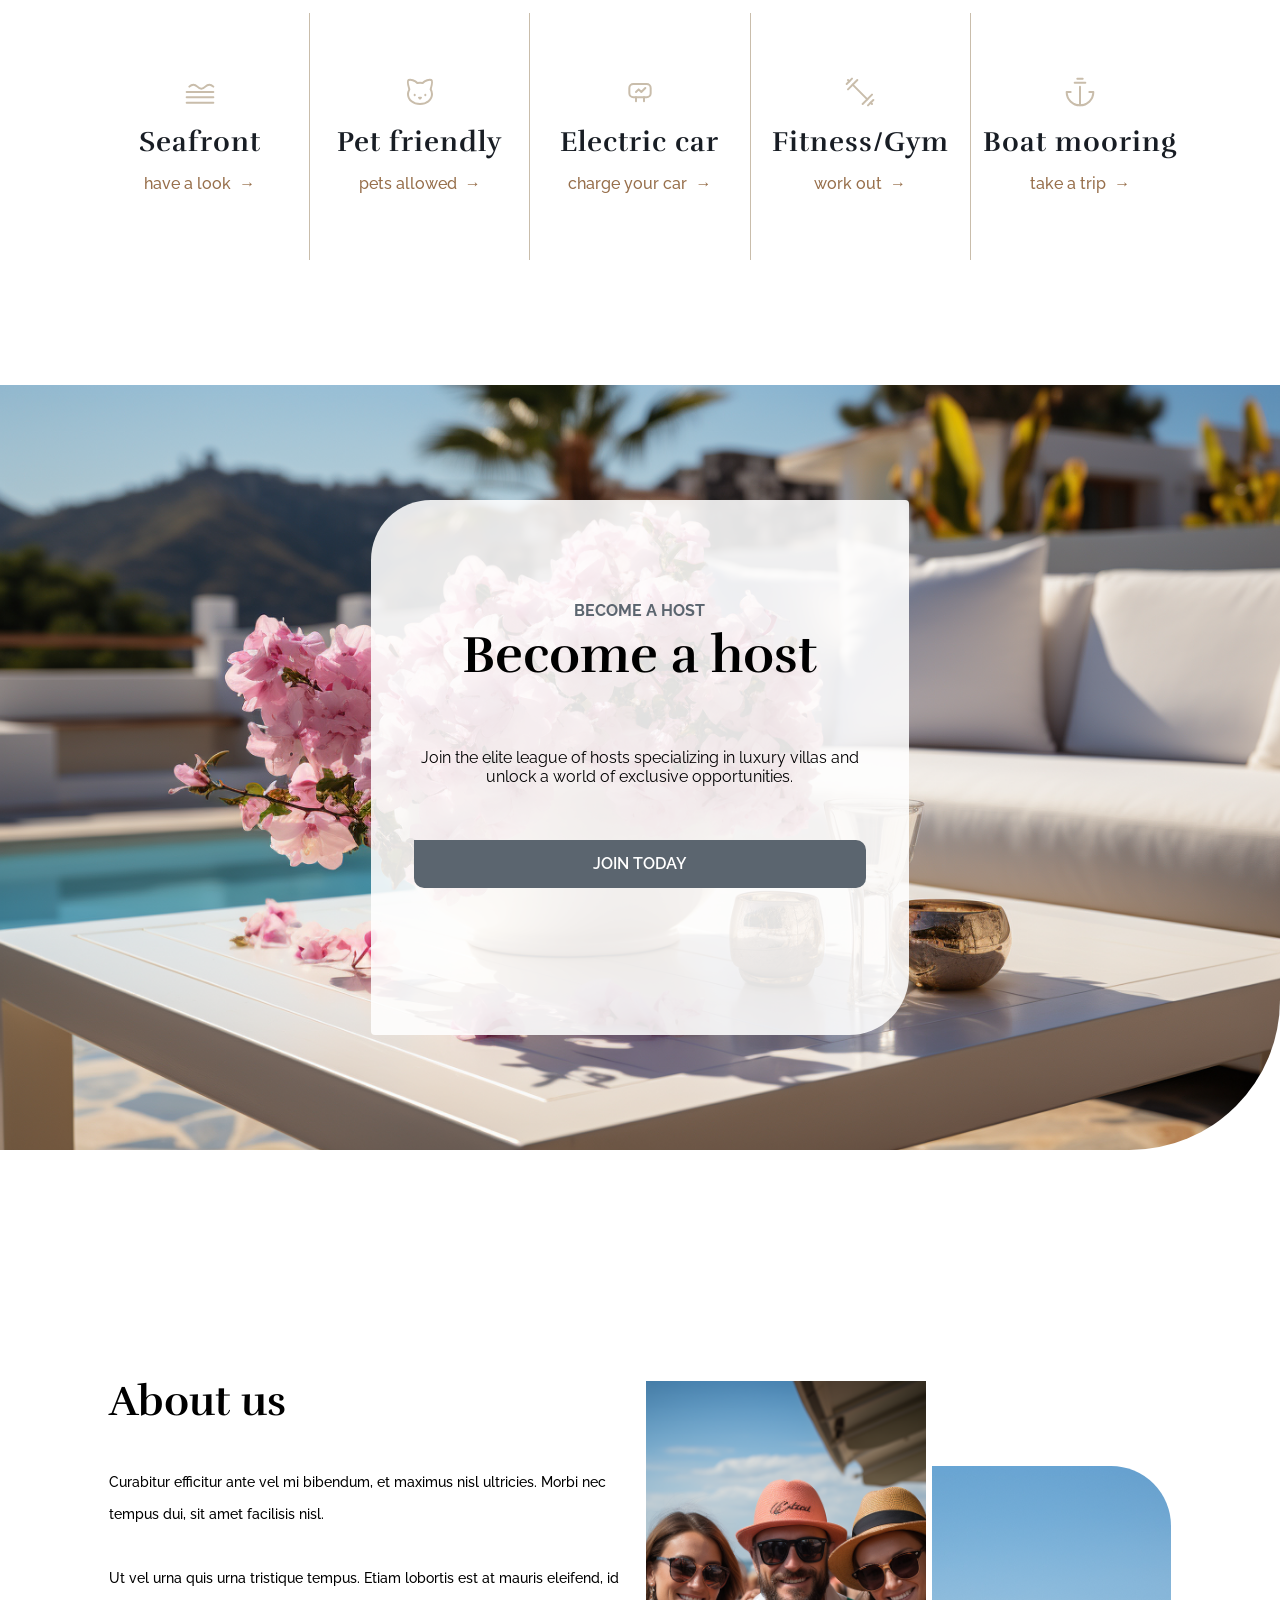
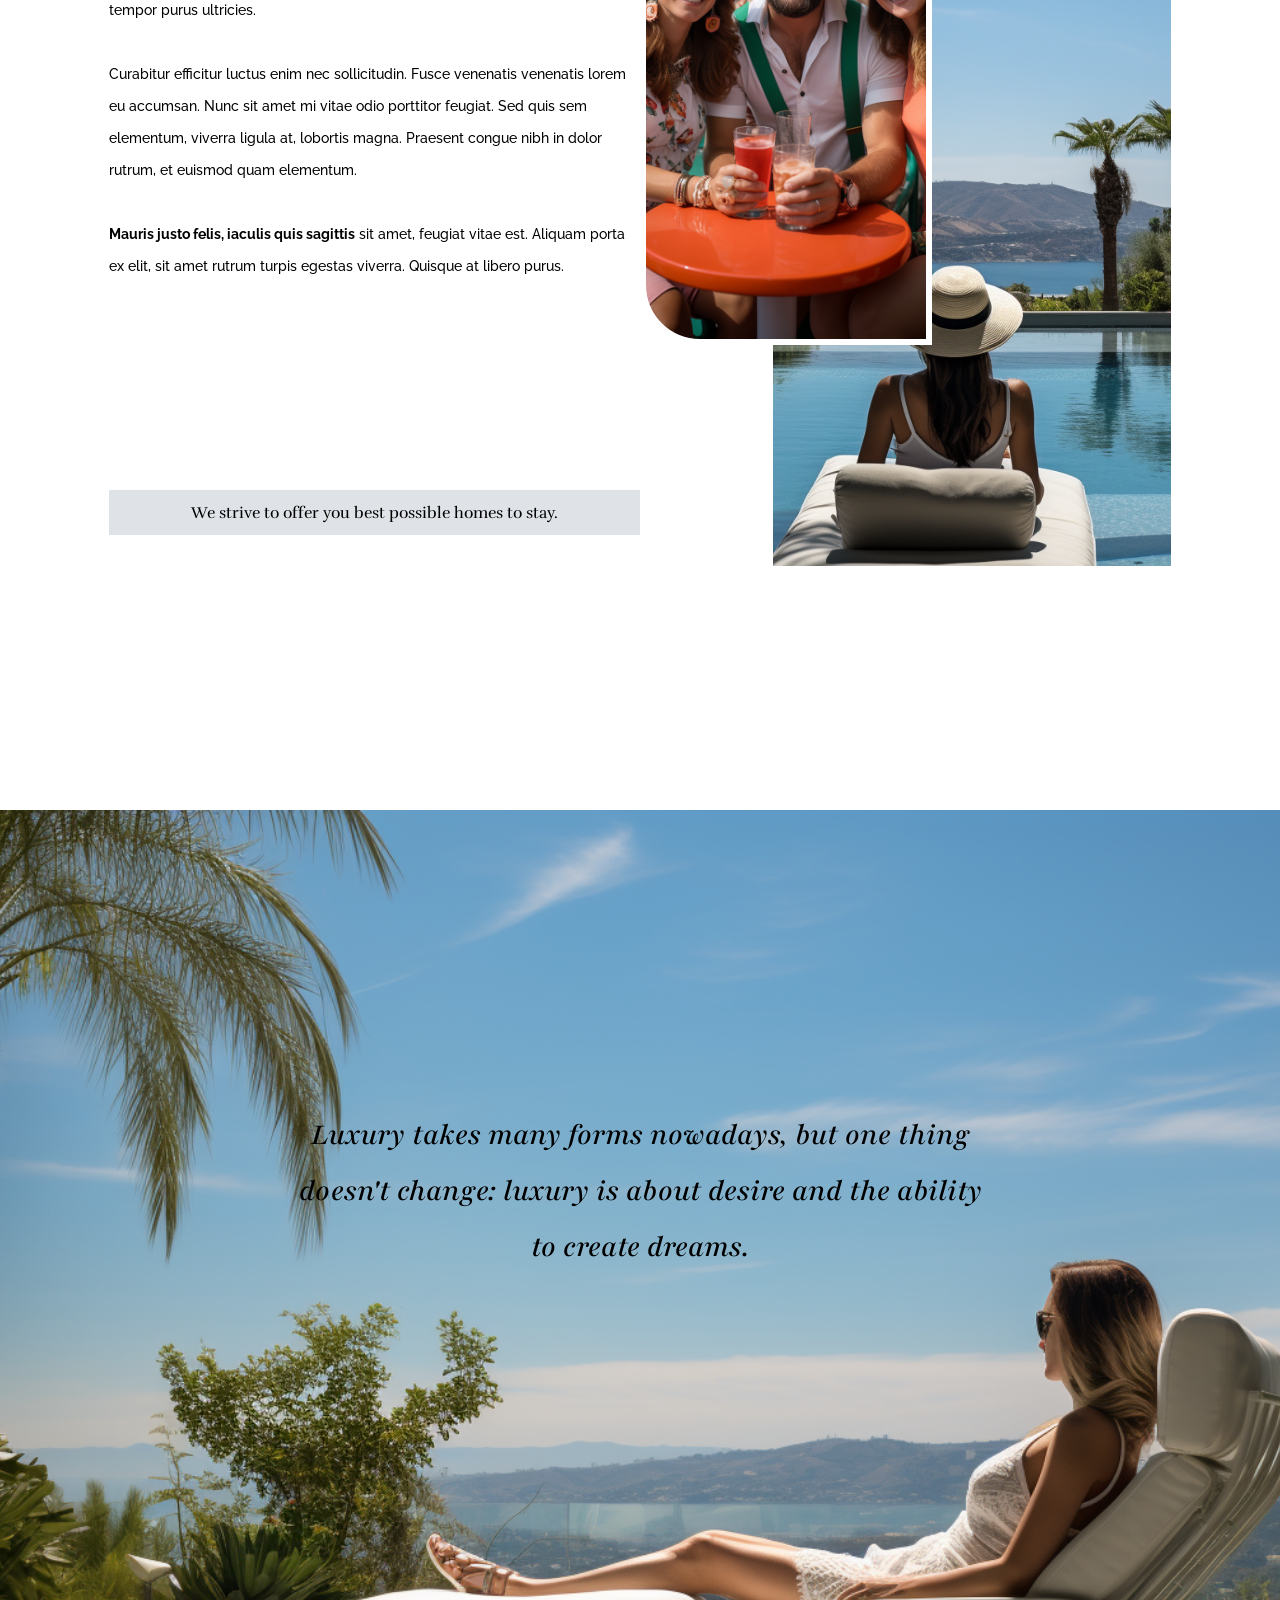
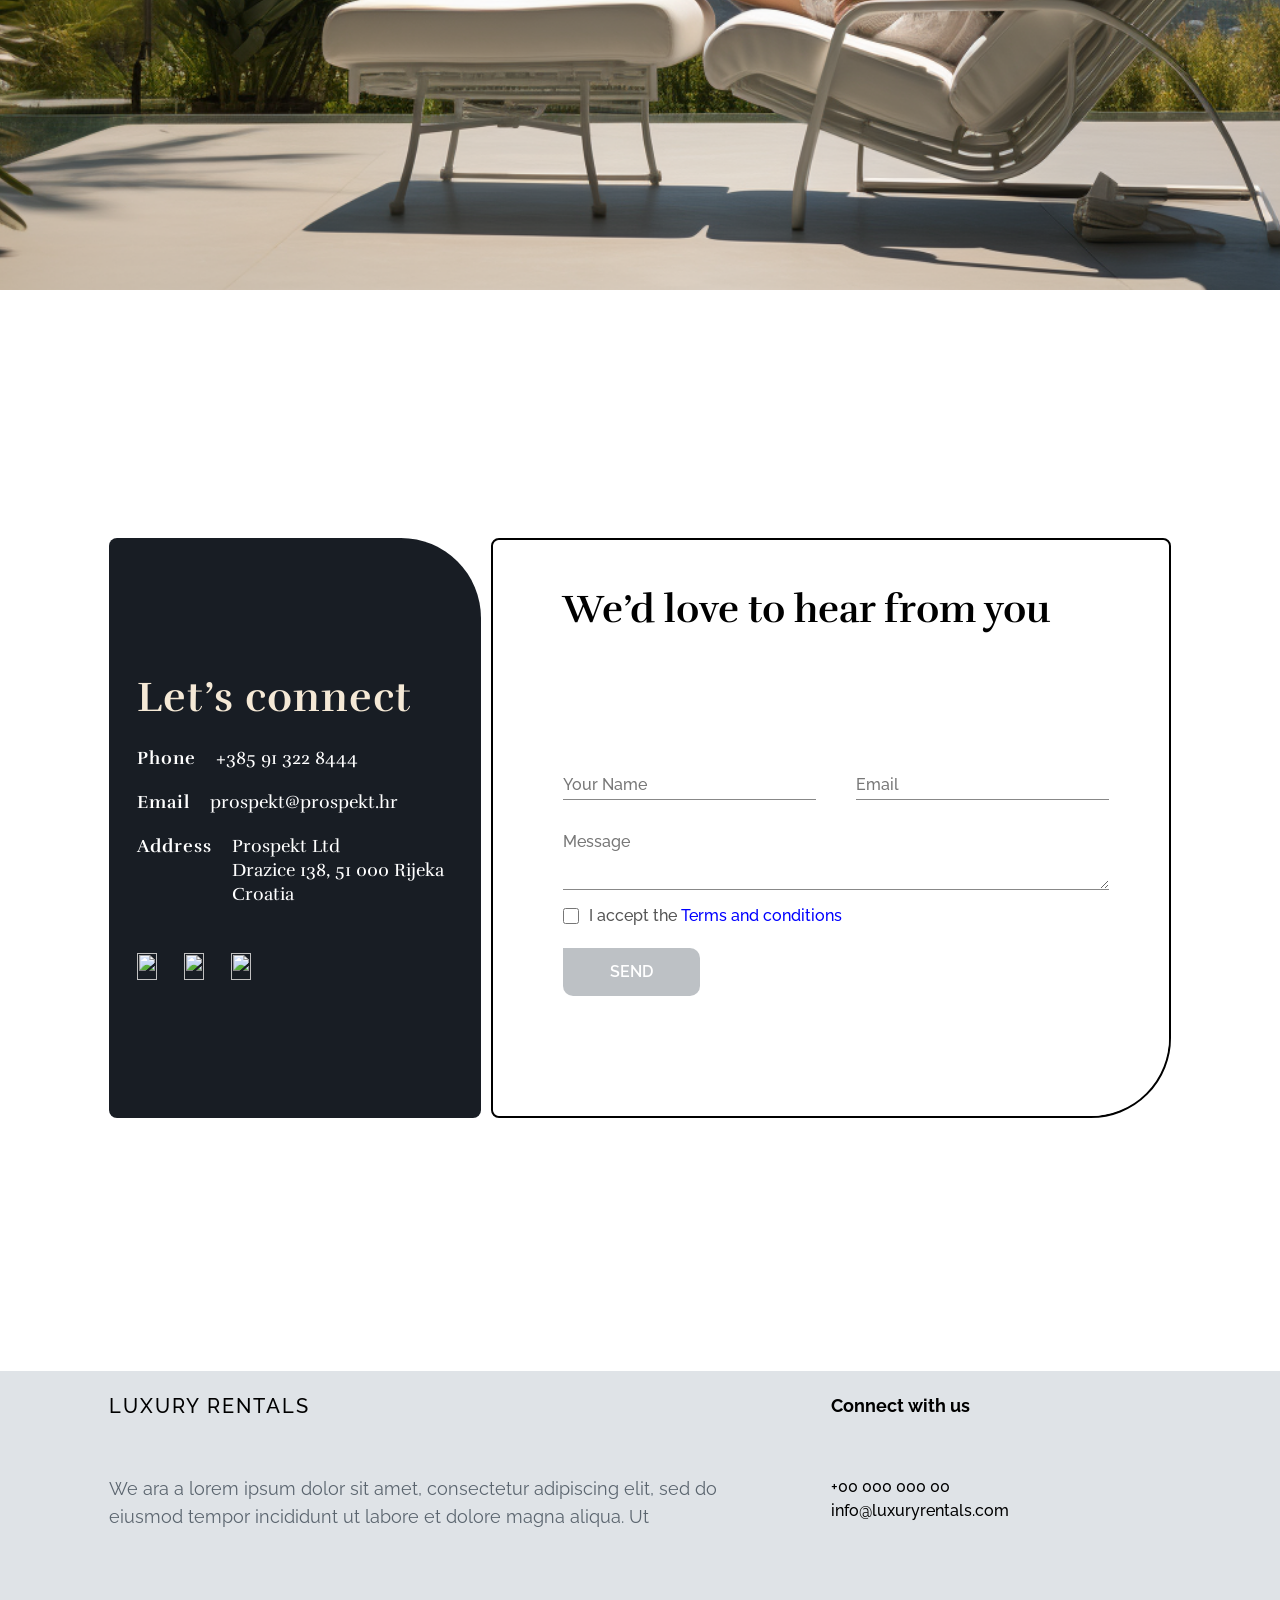
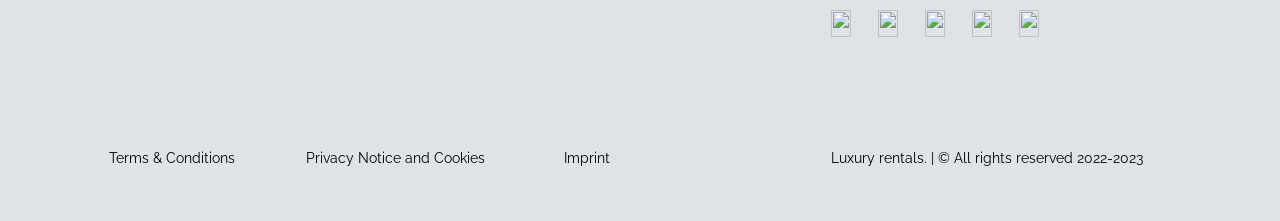
==== commit 2c09ea11: "Added a carousel in the Top Picks section on the Home Page. Added a Favourites page to save properti" ====
--- a/HTML/index.html
+++ b/HTML/index.html
@@ -43,7 +43,7 @@
 
                     <div class="about-navigations-wrapper">
 
-                        <ul class="about-navigations">
+                        <!-- <ul class="about-navigations">
 
                             <li class="about-villas-text">
                                 <a href="/HTML/villaspage.html" class="no-underline">VILLAS</a>
@@ -57,6 +57,17 @@
                                 <a href="/HTML/contact.html" class="no-underline">CONTACT</a>
                             </li>
 
+                        </ul> -->
+
+                        <ul class="about-navigations">
+                            <li class="about-villas-text"><a href="/HTML/villaspage.html"
+                                    class="no-underline">VILLAS</a></li>
+                            <li class="about-villas-text"><a href="/HTML/about.html" class="no-underline">ABOUT US</a>
+                            </li>
+                            <li class="about-villas-text"><a href="/HTML/contact.html" class="no-underline">CONTACT</a>
+                            </li>
+                            <li class="about-villas-text"><a href="/HTML/saved-properties.html"
+                                    class="no-underline">SAVED</a></li>
                         </ul>
 
                     </div>
@@ -153,259 +164,463 @@
         </div>
 
         <div class="top-pick-villas__slider-wrapper">
-            <button class="top-pick-villas__nav-btn top-pick-villas__nav-btn--left" aria-label="Previous villas">
+            <button class="top-pick-villas__nav-btn top-pick-villas__nav-btn--left" aria-label="Previous villas"
+                disabled>
                 <svg width="24" height="24" viewBox="0 0 24 24" fill="none" stroke="currentColor" stroke-width="2"
                     stroke-linecap="round" stroke-linejoin="round">
                     <path d="M15 18l-6-6 6-6" />
                 </svg>
             </button>
 
-            <div class="top-pick-villas__track">
-
-                <article class="villa-card">
-                    <div class="villa-card__image-wrapper">
-                        <img src="/Images/Index/makarska-one.png" alt="Villa Makarska" class="villa-card__image"
-                            id="img-makarska">
-                        <div class="villa-card__overlay"></div>
-
-                        <div class="villa-card__badge">
-                            <span>From <strong>€280</strong> / daily</span>
-                        </div>
-
-                        <button class="villa-card__heart" aria-label="Add to favorites">
-                            <svg width="24" height="24" viewBox="0 0 24 24" fill="none" stroke="white"
-                                stroke-width="1.5" stroke-linecap="round" stroke-linejoin="round">
-                                <path
-                                    d="M20.84 4.61a5.5 5.5 0 0 0-7.78 0L12 5.67l-1.06-1.06a5.5 5.5 0 0 0-7.78 7.78l1.06 1.06L12 21.23l7.78-7.78 1.06-1.06a5.5 5.5 0 0 0 0-7.78z">
-                                </path>
-                            </svg>
-                        </button>
-
-                        <div class="villa-card__pagination">
-                            <button class="villa-card__dot villa-card__dot--active" data-image="makarska-one.jpg"
-                                aria-label="Image 1"></button>
-                            <button class="villa-card__dot" data-image="makarska-two.jpg" aria-label="Image 2"></button>
-                            <button class="villa-card__dot" data-image="makarska-three.jpg"
-                                aria-label="Image 3"></button>
-                            <button class="villa-card__dot" data-image="makarska-four.jpg"
-                                aria-label="Image 4"></button>
-                        </div>
-                    </div>
-
-                    <div class="villa-card__content">
-                        <div class="villa-card__location">
-                            <span class="villa-card__country">Italy</span>
-                            <span class="villa-card__separator">•</span>
-                            <span class="villa-card__category">Mountains</span>
-                        </div>
-                        <h3 class="villa-card__name">Villa Makarska</h3>
-
-                        <div class="villa-card__amenities">
-                            <div class="villa-card__amenity">
-                                <svg width="24" height="24" viewBox="0 0 24 24" fill="none" stroke="currentColor"
-                                    stroke-width="2" stroke-linecap="round" stroke-linejoin="round">
-                                    <path d="M17 21v-2a4 4 0 0 0-4-4H5a4 4 0 0 0-4 4v2"></path>
-                                    <circle cx="9" cy="7" r="4"></circle>
-                                    <path d="M23 21v-2a4 4 0 0 0-3-3.87"></path>
-                                    <path d="M16 3.13a4 4 0 0 1 0 7.75"></path>
+            <div class="top-pick-villas__track-wrapper" id="villasTrack">
+                <div class="top-pick-villas__track">
+
+                    <!-- ===== CARD 1: Makarska ===== -->
+                    <article class="villa-card">
+                        <div class="villa-card__image-wrapper">
+                            <img src="/Images/Index/makarska-one.png" alt="Villa Makarska" class="villa-card__image">
+                            <div class="villa-card__overlay"></div>
+                            <div class="villa-card__badge"><span>From <strong>€280</strong> / daily</span></div>
+                            <button class="villa-card__heart" data-villa-id="makarska" data-villa-name="Villa Makarska"
+                                data-villa-location="Italy" data-villa-category="Mountains" data-villa-price="280"
+                                data-villa-image="/Images/Index/makarska-one.png" data-villa-guests="8"
+                                data-villa-bedrooms="8" data-villa-bathrooms="4" data-villa-sqm="460"
+                                aria-label="Add Villa Makarska to favorites">
+                                <svg width="20" height="20" viewBox="0 0 24 24" fill="none" stroke="white"
+                                    stroke-width="1.8" stroke-linecap="round" stroke-linejoin="round">
+                                    <path
+                                        d="M20.84 4.61a5.5 5.5 0 0 0-7.78 0L12 5.67l-1.06-1.06a5.5 5.5 0 0 0-7.78 7.78l1.06 1.06L12 21.23l7.78-7.78 1.06-1.06a5.5 5.5 0 0 0 0-7.78z">
+                                    </path>
                                 </svg>
-                                <span>8 guests</span>
-                            </div>
-                            <div class="villa-card__amenity">
-                                <svg width="24" height="24" viewBox="0 0 24 24" fill="none" stroke="currentColor"
-                                    stroke-width="2" stroke-linecap="round" stroke-linejoin="round">
-                                    <path d="M2 4v16"></path>
-                                    <path d="M2 8h18a2 2 0 0 1 2 2v10"></path>
-                                    <path d="M2 17h20"></path>
-                                    <path d="M6 8v9"></path>
+                            </button>
+                            <div class="villa-card__pagination">
+                                <button class="villa-card__dot villa-card__dot--active"
+                                    data-image="/Images/Index/makarska-one.png" aria-label="Image 1"></button>
+                                <button class="villa-card__dot" data-image="/Images/Index/makarska-two.jpg"
+                                    aria-label="Image 2"></button>
+                                <button class="villa-card__dot" data-image="/Images/Index/makarska-three.jpg"
+                                    aria-label="Image 3"></button>
+                                <button class="villa-card__dot" data-image="/Images/Index/makarska-four.jpg"
+                                    aria-label="Image 4"></button>
+                            </div>
+                        </div>
+                        <div class="villa-card__content">
+                            <div class="villa-card__location">
+                                <span class="villa-card__country">Italy</span>
+                                <span class="villa-card__separator">•</span>
+                                <span class="villa-card__category">Mountains</span>
+                            </div>
+                            <h3 class="villa-card__name">Villa Makarska</h3>
+                            <div class="villa-card__amenities">
+                                <div class="villa-card__amenity"><svg width="24" height="24" viewBox="0 0 24 24"
+                                        fill="none" stroke="currentColor" stroke-width="2" stroke-linecap="round"
+                                        stroke-linejoin="round">
+                                        <path d="M17 21v-2a4 4 0 0 0-4-4H5a4 4 0 0 0-4 4v2"></path>
+                                        <circle cx="9" cy="7" r="4"></circle>
+                                        <path d="M23 21v-2a4 4 0 0 0-3-3.87"></path>
+                                        <path d="M16 3.13a4 4 0 0 1 0 7.75"></path>
+                                    </svg><span>8 guests</span></div>
+                                <div class="villa-card__amenity"><svg width="24" height="24" viewBox="0 0 24 24"
+                                        fill="none" stroke="currentColor" stroke-width="2" stroke-linecap="round"
+                                        stroke-linejoin="round">
+                                        <path d="M2 4v16"></path>
+                                        <path d="M2 8h18a2 2 0 0 1 2 2v10"></path>
+                                        <path d="M2 17h20"></path>
+                                        <path d="M6 8v9"></path>
+                                    </svg><span>8 bedrooms</span></div>
+                                <div class="villa-card__amenity"><svg width="24" height="24" viewBox="0 0 24 24"
+                                        fill="none" stroke="currentColor" stroke-width="2" stroke-linecap="round"
+                                        stroke-linejoin="round">
+                                        <rect x="3" y="3" width="18" height="18" rx="2" ry="2"></rect>
+                                        <path d="M9 15l6-6"></path>
+                                    </svg><span>460 m²</span></div>
+                                <div class="villa-card__amenity"><svg width="24" height="24" viewBox="0 0 24 24"
+                                        fill="none" stroke="currentColor" stroke-width="2" stroke-linecap="round"
+                                        stroke-linejoin="round">
+                                        <path
+                                            d="M9 6 6.5 3.5a1.5 1.5 0 0 0-1-.5C4.683 3 4 3.683 4 4.5V17a2 2 0 0 0 2 2h12a2 2 0 0 0 2-2v-3">
+                                        </path>
+                                        <line x1="10" y1="5" x2="8" y2="7"></line>
+                                        <line x1="2" y1="12" x2="22" y2="12"></line>
+                                        <line x1="7" y1="19" x2="7" y2="21"></line>
+                                        <line x1="17" y1="19" x2="17" y2="21"></line>
+                                    </svg><span>4 bathrooms</span></div>
+                            </div>
+                        </div>
+                    </article>
+
+                    <!-- ===== CARD 2: Roxane ===== -->
+                    <article class="villa-card">
+                        <div class="villa-card__image-wrapper">
+                            <img src="/Images/Index/roxane-one.png" alt="Villa Roxane" class="villa-card__image">
+                            <div class="villa-card__overlay"></div>
+                            <div class="villa-card__badge"><span>From <strong>€110</strong> / daily</span></div>
+                            <button class="villa-card__heart" data-villa-id="roxane" data-villa-name="Villa Roxane"
+                                data-villa-location="Greece" data-villa-category="Seaside" data-villa-price="110"
+                                data-villa-image="/Images/Index/roxane-one.png" data-villa-guests="11"
+                                data-villa-bedrooms="6" data-villa-bathrooms="25" data-villa-sqm="120"
+                                aria-label="Add Villa Roxane to favorites">
+                                <svg width="20" height="20" viewBox="0 0 24 24" fill="none" stroke="white"
+                                    stroke-width="1.8" stroke-linecap="round" stroke-linejoin="round">
+                                    <path
+                                        d="M20.84 4.61a5.5 5.5 0 0 0-7.78 0L12 5.67l-1.06-1.06a5.5 5.5 0 0 0-7.78 7.78l1.06 1.06L12 21.23l7.78-7.78 1.06-1.06a5.5 5.5 0 0 0 0-7.78z">
+                                    </path>
                                 </svg>
-                                <span>8 bedrooms</span>
-                            </div>
-                            <div class="villa-card__amenity">
-                                <svg width="24" height="24" viewBox="0 0 24 24" fill="none" stroke="currentColor"
-                                    stroke-width="2" stroke-linecap="round" stroke-linejoin="round">
-                                    <rect x="3" y="3" width="18" height="18" rx="2" ry="2"></rect>
-                                    <path d="M9 15l6-6"></path>
+                            </button>
+                            <div class="villa-card__pagination">
+                                <button class="villa-card__dot villa-card__dot--active"
+                                    data-image="/Images/Index/roxane-one.png" aria-label="Image 1"></button>
+                                <button class="villa-card__dot" data-image="/Images/Index/roxane-two.jpg"
+                                    aria-label="Image 2"></button>
+                                <button class="villa-card__dot" data-image="/Images/Index/roxane-three.jpg"
+                                    aria-label="Image 3"></button>
+                                <button class="villa-card__dot" data-image="/Images/Index/roxane-four.jpg"
+                                    aria-label="Image 4"></button>
+                            </div>
+                        </div>
+                        <div class="villa-card__content">
+                            <div class="villa-card__location">
+                                <span class="villa-card__country">Greece</span>
+                                <span class="villa-card__separator">•</span>
+                                <span class="villa-card__category">Seaside</span>
+                            </div>
+                            <h3 class="villa-card__name">Villa Roxane</h3>
+                            <div class="villa-card__amenities">
+                                <div class="villa-card__amenity"><svg width="24" height="24" viewBox="0 0 24 24"
+                                        fill="none" stroke="currentColor" stroke-width="2" stroke-linecap="round"
+                                        stroke-linejoin="round">
+                                        <path d="M17 21v-2a4 4 0 0 0-4-4H5a4 4 0 0 0-4 4v2"></path>
+                                        <circle cx="9" cy="7" r="4"></circle>
+                                        <path d="M23 21v-2a4 4 0 0 0-3-3.87"></path>
+                                        <path d="M16 3.13a4 4 0 0 1 0 7.75"></path>
+                                    </svg><span>11 guests</span></div>
+                                <div class="villa-card__amenity"><svg width="24" height="24" viewBox="0 0 24 24"
+                                        fill="none" stroke="currentColor" stroke-width="2" stroke-linecap="round"
+                                        stroke-linejoin="round">
+                                        <path d="M2 4v16"></path>
+                                        <path d="M2 8h18a2 2 0 0 1 2 2v10"></path>
+                                        <path d="M2 17h20"></path>
+                                        <path d="M6 8v9"></path>
+                                    </svg><span>6 bedrooms</span></div>
+                                <div class="villa-card__amenity"><svg width="24" height="24" viewBox="0 0 24 24"
+                                        fill="none" stroke="currentColor" stroke-width="2" stroke-linecap="round"
+                                        stroke-linejoin="round">
+                                        <rect x="3" y="3" width="18" height="18" rx="2" ry="2"></rect>
+                                        <path d="M9 15l6-6"></path>
+                                    </svg><span>120 m²</span></div>
+                                <div class="villa-card__amenity"><svg width="24" height="24" viewBox="0 0 24 24"
+                                        fill="none" stroke="currentColor" stroke-width="2" stroke-linecap="round"
+                                        stroke-linejoin="round">
+                                        <path
+                                            d="M9 6 6.5 3.5a1.5 1.5 0 0 0-1-.5C4.683 3 4 3.683 4 4.5V17a2 2 0 0 0 2 2h12a2 2 0 0 0 2-2v-3">
+                                        </path>
+                                        <line x1="10" y1="5" x2="8" y2="7"></line>
+                                        <line x1="2" y1="12" x2="22" y2="12"></line>
+                                        <line x1="7" y1="19" x2="7" y2="21"></line>
+                                        <line x1="17" y1="19" x2="17" y2="21"></line>
+                                    </svg><span>25 bathrooms</span></div>
+                            </div>
+                        </div>
+                    </article>
+
+                    <!-- ===== CARD 3: Aphrodite ===== -->
+                    <article class="villa-card">
+                        <div class="villa-card__image-wrapper">
+                            <img src="/Images/Index/aphrodite-one.png" alt="Villa Aphrodite" class="villa-card__image">
+                            <div class="villa-card__overlay"></div>
+                            <div class="villa-card__badge"><span>From <strong>€240</strong> / daily</span></div>
+                            <button class="villa-card__heart" data-villa-id="aphrodite"
+                                data-villa-name="Villa Aphrodite" data-villa-location="Greece"
+                                data-villa-category="Seaside" data-villa-price="240"
+                                data-villa-image="/Images/Index/aphrodite-one.png" data-villa-guests="12"
+                                data-villa-bedrooms="6" data-villa-bathrooms="5" data-villa-sqm="460"
+                                aria-label="Add Villa Aphrodite to favorites">
+                                <svg width="20" height="20" viewBox="0 0 24 24" fill="none" stroke="white"
+                                    stroke-width="1.8" stroke-linecap="round" stroke-linejoin="round">
+                                    <path
+                                        d="M20.84 4.61a5.5 5.5 0 0 0-7.78 0L12 5.67l-1.06-1.06a5.5 5.5 0 0 0-7.78 7.78l1.06 1.06L12 21.23l7.78-7.78 1.06-1.06a5.5 5.5 0 0 0 0-7.78z">
+                                    </path>
                                 </svg>
-                                <span>460 m²</span>
-                            </div>
-                            <div class="villa-card__amenity">
-                                <svg width="24" height="24" viewBox="0 0 24 24" fill="none" stroke="currentColor"
-                                    stroke-width="2" stroke-linecap="round" stroke-linejoin="round">
+                            </button>
+                            <div class="villa-card__pagination">
+                                <button class="villa-card__dot villa-card__dot--active"
+                                    data-image="/Images/Index/aphrodite-one.png" aria-label="Image 1"></button>
+                                <button class="villa-card__dot" data-image="/Images/Index/aphrodite-two.jpg"
+                                    aria-label="Image 2"></button>
+                                <button class="villa-card__dot" data-image="/Images/Index/aphrodite-three.jpg"
+                                    aria-label="Image 3"></button>
+                                <button class="villa-card__dot" data-image="/Images/Index/aphrodite-four.jpg"
+                                    aria-label="Image 4"></button>
+                            </div>
+                        </div>
+                        <div class="villa-card__content">
+                            <div class="villa-card__location">
+                                <span class="villa-card__country">Greece</span>
+                                <span class="villa-card__separator">•</span>
+                                <span class="villa-card__category">Seaside</span>
+                            </div>
+                            <h3 class="villa-card__name">Villa Aphrodite</h3>
+                            <div class="villa-card__amenities">
+                                <div class="villa-card__amenity"><svg width="24" height="24" viewBox="0 0 24 24"
+                                        fill="none" stroke="currentColor" stroke-width="2" stroke-linecap="round"
+                                        stroke-linejoin="round">
+                                        <path d="M17 21v-2a4 4 0 0 0-4-4H5a4 4 0 0 0-4 4v2"></path>
+                                        <circle cx="9" cy="7" r="4"></circle>
+                                        <path d="M23 21v-2a4 4 0 0 0-3-3.87"></path>
+                                        <path d="M16 3.13a4 4 0 0 1 0 7.75"></path>
+                                    </svg><span>12 guests</span></div>
+                                <div class="villa-card__amenity"><svg width="24" height="24" viewBox="0 0 24 24"
+                                        fill="none" stroke="currentColor" stroke-width="2" stroke-linecap="round"
+                                        stroke-linejoin="round">
+                                        <path d="M2 4v16"></path>
+                                        <path d="M2 8h18a2 2 0 0 1 2 2v10"></path>
+                                        <path d="M2 17h20"></path>
+                                        <path d="M6 8v9"></path>
+                                    </svg><span>6 bedrooms</span></div>
+                                <div class="villa-card__amenity"><svg width="24" height="24" viewBox="0 0 24 24"
+                                        fill="none" stroke="currentColor" stroke-width="2" stroke-linecap="round"
+                                        stroke-linejoin="round">
+                                        <rect x="3" y="3" width="18" height="18" rx="2" ry="2"></rect>
+                                        <path d="M9 15l6-6"></path>
+                                    </svg><span>460 m²</span></div>
+                                <div class="villa-card__amenity"><svg width="24" height="24" viewBox="0 0 24 24"
+                                        fill="none" stroke="currentColor" stroke-width="2" stroke-linecap="round"
+                                        stroke-linejoin="round">
+                                        <path
+                                            d="M9 6 6.5 3.5a1.5 1.5 0 0 0-1-.5C4.683 3 4 3.683 4 4.5V17a2 2 0 0 0 2 2h12a2 2 0 0 0 2-2v-3">
+                                        </path>
+                                        <line x1="10" y1="5" x2="8" y2="7"></line>
+                                        <line x1="2" y1="12" x2="22" y2="12"></line>
+                                        <line x1="7" y1="19" x2="7" y2="21"></line>
+                                        <line x1="17" y1="19" x2="17" y2="21"></line>
+                                    </svg><span>5 bathrooms</span></div>
+                            </div>
+                        </div>
+                    </article>
+
+                    <!-- ===== CARD 4: Soho ===== -->
+                    <article class="villa-card">
+                        <div class="villa-card__image-wrapper">
+                            <img src="/Images/Index/soho-one.jpg" alt="Villa Soho" class="villa-card__image">
+                            <div class="villa-card__overlay"></div>
+                            <div class="villa-card__badge"><span>From <strong>€350</strong> / daily</span></div>
+                            <button class="villa-card__heart" data-villa-id="soho" data-villa-name="Villa Soho"
+                                data-villa-location="Italy" data-villa-category="Town" data-villa-price="350"
+                                data-villa-image="/Images/Index/soho-one.jpg" data-villa-guests="8"
+                                data-villa-bedrooms="6" data-villa-bathrooms="6" data-villa-sqm="270"
+                                aria-label="Add Villa Soho to favorites">
+                                <svg width="20" height="20" viewBox="0 0 24 24" fill="none" stroke="white"
+                                    stroke-width="1.8" stroke-linecap="round" stroke-linejoin="round">
                                     <path
-                                        d="M9 6 6.5 3.5a1.5 1.5 0 0 0-1-.5C4.683 3 4 3.683 4 4.5V17a2 2 0 0 0 2 2h12a2 2 0 0 0 2-2v-3">
+                                        d="M20.84 4.61a5.5 5.5 0 0 0-7.78 0L12 5.67l-1.06-1.06a5.5 5.5 0 0 0-7.78 7.78l1.06 1.06L12 21.23l7.78-7.78 1.06-1.06a5.5 5.5 0 0 0 0-7.78z">
                                     </path>
-                                    <line x1="10" y1="5" x2="8" y2="7"></line>
-                                    <line x1="2" y1="12" x2="22" y2="12"></line>
-                                    <line x1="7" y1="19" x2="7" y2="21"></line>
-                                    <line x1="17" y1="19" x2="17" y2="21"></line>
                                 </svg>
-                                <span>4 bathrooms</span>
-                            </div>
-                        </div>
-                    </div>
-                </article>
-
-                <article class="villa-card">
-                    <div class="villa-card__image-wrapper">
-                        <img src="/Images/Index/roxane-one.png" alt="Villa Roxane" class="villa-card__image">
-                        <div class="villa-card__overlay"></div>
-
-                        <div class="villa-card__badge">
-                            <span>From <strong>€110</strong> / daily</span>
-                        </div>
-
-                        <button class="villa-card__heart" aria-label="Add to favorites">
-                            <svg width="24" height="24" viewBox="0 0 24 24" fill="none" stroke="white"
-                                stroke-width="1.5" stroke-linecap="round" stroke-linejoin="round">
-                                <path
-                                    d="M20.84 4.61a5.5 5.5 0 0 0-7.78 0L12 5.67l-1.06-1.06a5.5 5.5 0 0 0-7.78 7.78l1.06 1.06L12 21.23l7.78-7.78 1.06-1.06a5.5 5.5 0 0 0 0-7.78z">
-                                </path>
-                            </svg>
-                        </button>
-
-                        <div class="villa-card__pagination">
-                            <button class="villa-card__dot villa-card__dot--active"></button>
-                            <button class="villa-card__dot"></button>
-                            <button class="villa-card__dot"></button>
-                            <button class="villa-card__dot"></button>
-                        </div>
-                    </div>
-
-                    <div class="villa-card__content">
-                        <div class="villa-card__location">
-                            <span class="villa-card__country">Greece</span>
-                            <span class="villa-card__separator">•</span>
-                            <span class="villa-card__category">Seaside</span>
-                        </div>
-                        <h3 class="villa-card__name">Villa Roxane</h3>
-
-                        <div class="villa-card__amenities">
-                            <div class="villa-card__amenity">
-                                <svg width="24" height="24" viewBox="0 0 24 24" fill="none" stroke="currentColor"
-                                    stroke-width="2" stroke-linecap="round" stroke-linejoin="round">
-                                    <path d="M17 21v-2a4 4 0 0 0-4-4H5a4 4 0 0 0-4 4v2"></path>
-                                    <circle cx="9" cy="7" r="4"></circle>
-                                    <path d="M23 21v-2a4 4 0 0 0-3-3.87"></path>
-                                    <path d="M16 3.13a4 4 0 0 1 0 7.75"></path>
+                            </button>
+                            <div class="villa-card__pagination">
+                                <button class="villa-card__dot villa-card__dot--active"
+                                    data-image="/Images/Index/soho-one.jpg" aria-label="Image 1"></button>
+                                <button class="villa-card__dot" data-image="/Images/Index/soho-two.jpg"
+                                    aria-label="Image 2"></button>
+                                <button class="villa-card__dot" data-image="/Images/Index/soho-three.jpg"
+                                    aria-label="Image 3"></button>
+                                <button class="villa-card__dot" data-image="/Images/Index/soho-four.jpg"
+                                    aria-label="Image 4"></button>
+                            </div>
+                        </div>
+                        <div class="villa-card__content">
+                            <div class="villa-card__location">
+                                <span class="villa-card__country">Italy</span>
+                                <span class="villa-card__separator">•</span>
+                                <span class="villa-card__category">Town</span>
+                            </div>
+                            <h3 class="villa-card__name">Villa Soho</h3>
+                            <div class="villa-card__amenities">
+                                <div class="villa-card__amenity"><svg width="24" height="24" viewBox="0 0 24 24"
+                                        fill="none" stroke="currentColor" stroke-width="2" stroke-linecap="round"
+                                        stroke-linejoin="round">
+                                        <path d="M17 21v-2a4 4 0 0 0-4-4H5a4 4 0 0 0-4 4v2"></path>
+                                        <circle cx="9" cy="7" r="4"></circle>
+                                        <path d="M23 21v-2a4 4 0 0 0-3-3.87"></path>
+                                        <path d="M16 3.13a4 4 0 0 1 0 7.75"></path>
+                                    </svg><span>8 guests</span></div>
+                                <div class="villa-card__amenity"><svg width="24" height="24" viewBox="0 0 24 24"
+                                        fill="none" stroke="currentColor" stroke-width="2" stroke-linecap="round"
+                                        stroke-linejoin="round">
+                                        <path d="M2 4v16"></path>
+                                        <path d="M2 8h18a2 2 0 0 1 2 2v10"></path>
+                                        <path d="M2 17h20"></path>
+                                        <path d="M6 8v9"></path>
+                                    </svg><span>6 bedrooms</span></div>
+                                <div class="villa-card__amenity"><svg width="24" height="24" viewBox="0 0 24 24"
+                                        fill="none" stroke="currentColor" stroke-width="2" stroke-linecap="round"
+                                        stroke-linejoin="round">
+                                        <rect x="3" y="3" width="18" height="18" rx="2" ry="2"></rect>
+                                        <path d="M9 15l6-6"></path>
+                                    </svg><span>270 m²</span></div>
+                                <div class="villa-card__amenity"><svg width="24" height="24" viewBox="0 0 24 24"
+                                        fill="none" stroke="currentColor" stroke-width="2" stroke-linecap="round"
+                                        stroke-linejoin="round">
+                                        <path
+                                            d="M9 6 6.5 3.5a1.5 1.5 0 0 0-1-.5C4.683 3 4 3.683 4 4.5V17a2 2 0 0 0 2 2h12a2 2 0 0 0 2-2v-3">
+                                        </path>
+                                        <line x1="10" y1="5" x2="8" y2="7"></line>
+                                        <line x1="2" y1="12" x2="22" y2="12"></line>
+                                        <line x1="7" y1="19" x2="7" y2="21"></line>
+                                        <line x1="17" y1="19" x2="17" y2="21"></line>
+                                    </svg><span>6 bathrooms</span></div>
+                            </div>
+                        </div>
+                    </article>
+
+                    <!-- ===== CARD 5: Thebes ===== -->
+                    <article class="villa-card">
+                        <div class="villa-card__image-wrapper">
+                            <img src="/Images/Index/thebes-one.jpg" alt="Villa Thebes" class="villa-card__image">
+                            <div class="villa-card__overlay"></div>
+                            <div class="villa-card__badge"><span>From <strong>€200</strong> / daily</span></div>
+                            <button class="villa-card__heart" data-villa-id="thebes" data-villa-name="Villa Thebes"
+                                data-villa-location="Greece" data-villa-category="Countryside" data-villa-price="200"
+                                data-villa-image="/Images/Index/thebes-one.jpg" data-villa-guests="8"
+                                data-villa-bedrooms="4" data-villa-bathrooms="3" data-villa-sqm="220"
+                                aria-label="Add Villa Thebes to favorites">
+                                <svg width="20" height="20" viewBox="0 0 24 24" fill="none" stroke="white"
+                                    stroke-width="1.8" stroke-linecap="round" stroke-linejoin="round">
+                                    <path
+                                        d="M20.84 4.61a5.5 5.5 0 0 0-7.78 0L12 5.67l-1.06-1.06a5.5 5.5 0 0 0-7.78 7.78l1.06 1.06L12 21.23l7.78-7.78 1.06-1.06a5.5 5.5 0 0 0 0-7.78z">
+                                    </path>
                                 </svg>
-                                <span>11 guests</span>
-                            </div>
-                            <div class="villa-card__amenity">
-                                <svg width="24" height="24" viewBox="0 0 24 24" fill="none" stroke="currentColor"
-                                    stroke-width="2" stroke-linecap="round" stroke-linejoin="round">
-                                    <path d="M2 4v16"></path>
-                                    <path d="M2 8h18a2 2 0 0 1 2 2v10"></path>
-                                    <path d="M2 17h20"></path>
-                                    <path d="M6 8v9"></path>
+                            </button>
+                            <div class="villa-card__pagination">
+                                <button class="villa-card__dot villa-card__dot--active"
+                                    data-image="/Images/Index/thebes-one.jpg" aria-label="Image 1"></button>
+                                <button class="villa-card__dot" data-image="/Images/Index/thebes-two.jpg"
+                                    aria-label="Image 2"></button>
+                                <button class="villa-card__dot" data-image="/Images/Index/thebes-three.jpg"
+                                    aria-label="Image 3"></button>
+                                <button class="villa-card__dot" data-image="/Images/Index/thebes-four.jpg"
+                                    aria-label="Image 4"></button>
+                            </div>
+                        </div>
+                        <div class="villa-card__content">
+                            <div class="villa-card__location">
+                                <span class="villa-card__country">Greece</span>
+                                <span class="villa-card__separator">•</span>
+                                <span class="villa-card__category">Countryside</span>
+                            </div>
+                            <h3 class="villa-card__name">Villa Thebes</h3>
+                            <div class="villa-card__amenities">
+                                <div class="villa-card__amenity"><svg width="24" height="24" viewBox="0 0 24 24"
+                                        fill="none" stroke="currentColor" stroke-width="2" stroke-linecap="round"
+                                        stroke-linejoin="round">
+                                        <path d="M17 21v-2a4 4 0 0 0-4-4H5a4 4 0 0 0-4 4v2"></path>
+                                        <circle cx="9" cy="7" r="4"></circle>
+                                        <path d="M23 21v-2a4 4 0 0 0-3-3.87"></path>
+                                        <path d="M16 3.13a4 4 0 0 1 0 7.75"></path>
+                                    </svg><span>8 guests</span></div>
+                                <div class="villa-card__amenity"><svg width="24" height="24" viewBox="0 0 24 24"
+                                        fill="none" stroke="currentColor" stroke-width="2" stroke-linecap="round"
+                                        stroke-linejoin="round">
+                                        <path d="M2 4v16"></path>
+                                        <path d="M2 8h18a2 2 0 0 1 2 2v10"></path>
+                                        <path d="M2 17h20"></path>
+                                        <path d="M6 8v9"></path>
+                                    </svg><span>4 bedrooms</span></div>
+                                <div class="villa-card__amenity"><svg width="24" height="24" viewBox="0 0 24 24"
+                                        fill="none" stroke="currentColor" stroke-width="2" stroke-linecap="round"
+                                        stroke-linejoin="round">
+                                        <rect x="3" y="3" width="18" height="18" rx="2" ry="2"></rect>
+                                        <path d="M9 15l6-6"></path>
+                                    </svg><span>220 m²</span></div>
+                                <div class="villa-card__amenity"><svg width="24" height="24" viewBox="0 0 24 24"
+                                        fill="none" stroke="currentColor" stroke-width="2" stroke-linecap="round"
+                                        stroke-linejoin="round">
+                                        <path
+                                            d="M9 6 6.5 3.5a1.5 1.5 0 0 0-1-.5C4.683 3 4 3.683 4 4.5V17a2 2 0 0 0 2 2h12a2 2 0 0 0 2-2v-3">
+                                        </path>
+                                        <line x1="10" y1="5" x2="8" y2="7"></line>
+                                        <line x1="2" y1="12" x2="22" y2="12"></line>
+                                        <line x1="7" y1="19" x2="7" y2="21"></line>
+                                        <line x1="17" y1="19" x2="17" y2="21"></line>
+                                    </svg><span>3 bathrooms</span></div>
+                            </div>
+                        </div>
+                    </article>
+
+                    <!-- ===== CARD 6: Aura ===== -->
+                    <article class="villa-card">
+                        <div class="villa-card__image-wrapper">
+                            <img src="/Images/Index/aura-one.jpg" alt="Villa Aura" class="villa-card__image">
+                            <div class="villa-card__overlay"></div>
+                            <div class="villa-card__badge"><span>From <strong>€180</strong> / daily</span></div>
+                            <button class="villa-card__heart" data-villa-id="aura" data-villa-name="Villa Aura"
+                                data-villa-location="Italy" data-villa-category="Village" data-villa-price="180"
+                                data-villa-image="/Images/Index/aura-one.jpg" data-villa-guests="4"
+                                data-villa-bedrooms="2" data-villa-bathrooms="2" data-villa-sqm="110"
+                                aria-label="Add Villa Aura to favorites">
+                                <svg width="20" height="20" viewBox="0 0 24 24" fill="none" stroke="white"
+                                    stroke-width="1.8" stroke-linecap="round" stroke-linejoin="round">
+                                    <path
+                                        d="M20.84 4.61a5.5 5.5 0 0 0-7.78 0L12 5.67l-1.06-1.06a5.5 5.5 0 0 0-7.78 7.78l1.06 1.06L12 21.23l7.78-7.78 1.06-1.06a5.5 5.5 0 0 0 0-7.78z">
+                                    </path>
                                 </svg>
-                                <span>6 bedrooms</span>
-                            </div>
-                            <div class="villa-card__amenity">
-                                <svg width="24" height="24" viewBox="0 0 24 24" fill="none" stroke="currentColor"
-                                    stroke-width="2" stroke-linecap="round" stroke-linejoin="round">
-                                    <rect x="3" y="3" width="18" height="18" rx="2" ry="2"></rect>
-                                    <path d="M9 15l6-6"></path>
-                                </svg>
-                                <span>120 m²</span>
-                            </div>
-                            <div class="villa-card__amenity">
-                                <svg width="24" height="24" viewBox="0 0 24 24" fill="none" stroke="currentColor"
-                                    stroke-width="2" stroke-linecap="round" stroke-linejoin="round">
-                                    <path
-                                        d="M9 6 6.5 3.5a1.5 1.5 0 0 0-1-.5C4.683 3 4 3.683 4 4.5V17a2 2 0 0 0 2 2h12a2 2 0 0 0 2-2v-3">
-                                    </path>
-                                    <line x1="10" y1="5" x2="8" y2="7"></line>
-                                    <line x1="2" y1="12" x2="22" y2="12"></line>
-                                    <line x1="7" y1="19" x2="7" y2="21"></line>
-                                    <line x1="17" y1="19" x2="17" y2="21"></line>
-                                </svg>
-                                <span>25 bathrooms</span>
-                            </div>
-                        </div>
-                    </div>
-                </article>
-
-                <article class="villa-card">
-                    <div class="villa-card__image-wrapper">
-                        <img src="/Images/Index/aphrodite-one.png" alt="Aphrodite" class="villa-card__image">
-                        <div class="villa-card__overlay"></div>
-
-                        <div class="villa-card__badge">
-                            <span>From <strong>€240</strong> / daily</span>
-                        </div>
-
-                        <button class="villa-card__heart" aria-label="Add to favorites">
-                            <svg width="24" height="24" viewBox="0 0 24 24" fill="none" stroke="white"
-                                stroke-width="1.5" stroke-linecap="round" stroke-linejoin="round">
-                                <path
-                                    d="M20.84 4.61a5.5 5.5 0 0 0-7.78 0L12 5.67l-1.06-1.06a5.5 5.5 0 0 0-7.78 7.78l1.06 1.06L12 21.23l7.78-7.78 1.06-1.06a5.5 5.5 0 0 0 0-7.78z">
-                                </path>
-                            </svg>
-                        </button>
-
-                        <div class="villa-card__pagination">
-                            <button class="villa-card__dot villa-card__dot--active"></button>
-                            <button class="villa-card__dot"></button>
-                            <button class="villa-card__dot"></button>
-                            <button class="villa-card__dot"></button>
-                        </div>
-                    </div>
-
-                    <div class="villa-card__content">
-                        <div class="villa-card__location">
-                            <span class="villa-card__country">Greece</span>
-                            <span class="villa-card__separator">•</span>
-                            <span class="villa-card__category">Seaside</span>
-                        </div>
-                        <h3 class="villa-card__name">Villa Aphrodite</h3>
-
-                        <div class="villa-card__amenities">
-                            <div class="villa-card__amenity">
-                                <svg width="24" height="24" viewBox="0 0 24 24" fill="none" stroke="currentColor"
-                                    stroke-width="2" stroke-linecap="round" stroke-linejoin="round">
-                                    <path d="M17 21v-2a4 4 0 0 0-4-4H5a4 4 0 0 0-4 4v2"></path>
-                                    <circle cx="9" cy="7" r="4"></circle>
-                                    <path d="M23 21v-2a4 4 0 0 0-3-3.87"></path>
-                                    <path d="M16 3.13a4 4 0 0 1 0 7.75"></path>
-                                </svg>
-                                <span>12 guests</span>
-                            </div>
-                            <div class="villa-card__amenity">
-                                <svg width="24" height="24" viewBox="0 0 24 24" fill="none" stroke="currentColor"
-                                    stroke-width="2" stroke-linecap="round" stroke-linejoin="round">
-                                    <path d="M2 4v16"></path>
-                                    <path d="M2 8h18a2 2 0 0 1 2 2v10"></path>
-                                    <path d="M2 17h20"></path>
-                                    <path d="M6 8v9"></path>
-                                </svg>
-                                <span>6 bedrooms</span>
-                            </div>
-                            <div class="villa-card__amenity">
-                                <svg width="24" height="24" viewBox="0 0 24 24" fill="none" stroke="currentColor"
-                                    stroke-width="2" stroke-linecap="round" stroke-linejoin="round">
-                                    <rect x="3" y="3" width="18" height="18" rx="2" ry="2"></rect>
-                                    <path d="M9 15l6-6"></path>
-                                </svg>
-                                <span>460 m²</span>
-                            </div>
-                            <div class="villa-card__amenity">
-                                <svg width="24" height="24" viewBox="0 0 24 24" fill="none" stroke="currentColor"
-                                    stroke-width="2" stroke-linecap="round" stroke-linejoin="round">
-                                    <path
-                                        d="M9 6 6.5 3.5a1.5 1.5 0 0 0-1-.5C4.683 3 4 3.683 4 4.5V17a2 2 0 0 0 2 2h12a2 2 0 0 0 2-2v-3">
-                                    </path>
-                                    <line x1="10" y1="5" x2="8" y2="7"></line>
-                                    <line x1="2" y1="12" x2="22" y2="12"></line>
-                                    <line x1="7" y1="19" x2="7" y2="21"></line>
-                                    <line x1="17" y1="19" x2="17" y2="21"></line>
-                                </svg>
-                                <span>5 bathrooms</span>
-                            </div>
-                        </div>
-                    </div>
-                </article>
-
+                            </button>
+                            <div class="villa-card__pagination">
+                                <button class="villa-card__dot villa-card__dot--active"
+                                    data-image="/Images/Index/aura-one.jpg" aria-label="Image 1"></button>
+                                <button class="villa-card__dot" data-image="/Images/Index/aura-two.jpg"
+                                    aria-label="Image 2"></button>
+                                <button class="villa-card__dot" data-image="/Images/Index/aura-three.jpg"
+                                    aria-label="Image 3"></button>
+                                <button class="villa-card__dot" data-image="/Images/Index/aura-four.jpg"
+                                    aria-label="Image 4"></button>
+                            </div>
+                        </div>
+                        <div class="villa-card__content">
+                            <div class="villa-card__location">
+                                <span class="villa-card__country">Italy</span>
+                                <span class="villa-card__separator">•</span>
+                                <span class="villa-card__category">Village</span>
+                            </div>
+                            <h3 class="villa-card__name">Villa Aura</h3>
+                            <div class="villa-card__amenities">
+                                <div class="villa-card__amenity"><svg width="24" height="24" viewBox="0 0 24 24"
+                                        fill="none" stroke="currentColor" stroke-width="2" stroke-linecap="round"
+                                        stroke-linejoin="round">
+                                        <path d="M17 21v-2a4 4 0 0 0-4-4H5a4 4 0 0 0-4 4v2"></path>
+                                        <circle cx="9" cy="7" r="4"></circle>
+                                        <path d="M23 21v-2a4 4 0 0 0-3-3.87"></path>
+                                        <path d="M16 3.13a4 4 0 0 1 0 7.75"></path>
+                                    </svg><span>4 guests</span></div>
+                                <div class="villa-card__amenity"><svg width="24" height="24" viewBox="0 0 24 24"
+                                        fill="none" stroke="currentColor" stroke-width="2" stroke-linecap="round"
+                                        stroke-linejoin="round">
+                                        <path d="M2 4v16"></path>
+                                        <path d="M2 8h18a2 2 0 0 1 2 2v10"></path>
+                                        <path d="M2 17h20"></path>
+                                        <path d="M6 8v9"></path>
+                                    </svg><span>2 bedrooms</span></div>
+                                <div class="villa-card__amenity"><svg width="24" height="24" viewBox="0 0 24 24"
+                                        fill="none" stroke="currentColor" stroke-width="2" stroke-linecap="round"
+                                        stroke-linejoin="round">
+                                        <rect x="3" y="3" width="18" height="18" rx="2" ry="2"></rect>
+                                        <path d="M9 15l6-6"></path>
+                                    </svg><span>110 m²</span></div>
+                                <div class="villa-card__amenity"><svg width="24" height="24" viewBox="0 0 24 24"
+                                        fill="none" stroke="currentColor" stroke-width="2" stroke-linecap="round"
+                                        stroke-linejoin="round">
+                                        <path
+                                            d="M9 6 6.5 3.5a1.5 1.5 0 0 0-1-.5C4.683 3 4 3.683 4 4.5V17a2 2 0 0 0 2 2h12a2 2 0 0 0 2-2v-3">
+                                        </path>
+                                        <line x1="10" y1="5" x2="8" y2="7"></line>
+                                        <line x1="2" y1="12" x2="22" y2="12"></line>
+                                        <line x1="7" y1="19" x2="7" y2="21"></line>
+                                        <line x1="17" y1="19" x2="17" y2="21"></line>
+                                    </svg><span>2 bathrooms</span></div>
+                            </div>
+                        </div>
+                    </article>
+
+                </div>
             </div>
 
             <button class="top-pick-villas__nav-btn top-pick-villas__nav-btn--right" aria-label="Next villas">
@@ -922,7 +1137,6 @@
 
     </footer>
 
-
     <script src="/JS/script.js"></script>
 </body>
 
--- a/CSS/style.css
+++ b/CSS/style.css
@@ -267,9 +267,19 @@
     --font-body: 'Raleway', sans-serif;
 }
 
+/* .top-pick-villas {
+    width: 100%;
+    max-width: 1130px;
+    margin: 0 auto;
+    padding: 60px 20px;
+    display: flex;
+    flex-direction: column;
+    align-items: center;
+} */
+
 .top-pick-villas {
     width: 100%;
-    max-width: 1130px;
+    max-width: 1600px;
     margin: 0 auto;
     padding: 60px 20px;
     display: flex;
@@ -308,42 +318,67 @@
     display: flex;
     align-items: center;
     justify-content: center;
-    gap: 20px;
+    gap: 24px;
     width: 100%;
     max-width: 1536px;
 }
 
+.top-pick-villas__track-wrapper {
+    flex: 1;
+    overflow-x: auto;
+    overflow-y: hidden;
+    scrollbar-width: none;
+    -ms-overflow-style: none;
+    scroll-behavior: smooth;
+    max-width: 1376px;
+    border-radius: 8px;
+    padding: 24px 0;
+    margin: -24px 0;
+}
+
+.top-pick-villas__track-wrapper::-webkit-scrollbar {
+    display: none;
+}
+
 .top-pick-villas__track {
     display: flex;
     gap: 40px;
-    max-width: 1376px;
-    width: 100%;
-    justify-content: center;
-
-}
-
+    width: max-content;
+}
+
+/* NEW: elegant circular nav buttons */
 .top-pick-villas__nav-btn {
     background: transparent;
-    border: none;
+    border: 1.5px solid var(--color-text);
+    border-radius: 50%;
     cursor: pointer;
     color: var(--color-text);
     display: flex;
     align-items: center;
     justify-content: center;
-    padding: 8px;
-    opacity: 0.7;
-    transition: opacity 0.3s ease;
-}
-
-.top-pick-villas__nav-btn:hover {
-    opacity: 1;
+    width: 48px;
+    height: 48px;
+    flex-shrink: 0;
+    padding: 0;
+    transition: background 0.25s ease, color 0.25s ease, opacity 0.25s ease, transform 0.2s ease;
+}
+
+.top-pick-villas__nav-btn:hover:not(:disabled) {
+    background: var(--color-text);
+    color: #ffffff;
+    transform: scale(1.05);
+}
+
+.top-pick-villas__nav-btn:disabled {
+    opacity: 0.25;
+    cursor: not-allowed;
 }
 
 .villa-card {
     width: 432px;
-    max-width: 100%;
-    flex: 0 1 432px;
-    height: 480px;
+    flex: 0 0 432px;
+    /* height: 480px; */
+    height: auto;
     background: var(--color-white);
     border-radius: 8px 8px 30px 8px;
     box-shadow:
@@ -353,6 +388,15 @@
     display: flex;
     flex-direction: column;
     overflow: hidden;
+    transition: transform 0.35s ease, box-shadow 0.35s ease;
+}
+
+.villa-card:hover {
+    transform: translateY(-5px);
+    box-shadow:
+        0px 8px 16px 0px rgba(0, 0, 0, 0.04),
+        0px 20px 40px 0px rgba(0, 0, 0, 0.06),
+        0px 80px 140px 0px rgba(0, 0, 0, 0.08);
 }
 
 .villa-card__image-wrapper {
@@ -368,7 +412,7 @@
     width: 100%;
     height: 100%;
     object-fit: cover;
-    transition: transform 0.5s ease;
+    transition: transform 0.5s ease, opacity 0.25s ease;
 }
 
 .villa-card:hover .villa-card__image {
@@ -406,24 +450,38 @@
     color: var(--color-text);
 }
 
+/* NEW: Circular heart button with glassmorphism */
 .villa-card__heart {
     position: absolute;
     top: 16px;
     right: 16px;
     width: 40px;
-    height: 48px;
-    border-radius: 0 10px 10px 10px;
-    padding: 12px 8px;
-    background: transparent;
+    height: 40px;
+    border-radius: 50%;
+    padding: 0;
+    background: rgba(0, 0, 0, 0.25);
+    backdrop-filter: blur(8px);
+    -webkit-backdrop-filter: blur(8px);
     border: none;
     cursor: pointer;
     display: flex;
     align-items: center;
     justify-content: center;
-    transition: transform 0.2s ease;
+    transition: background 0.2s ease, transform 0.2s ease;
 }
 
 .villa-card__heart:hover {
+    background: rgba(0, 0, 0, 0.45);
+    transform: scale(1.1);
+}
+
+.villa-card__heart svg {
+    transition: fill 0.25s ease, stroke 0.25s ease, transform 0.25s ease;
+}
+
+.villa-card__heart--active svg {
+    fill: #c0392b;
+    stroke: #c0392b;
     transform: scale(1.1);
 }
 
@@ -434,8 +492,10 @@
     transform: translateX(-50%);
     display: flex;
     gap: 8px;
-}
-
+    align-items: center;
+}
+
+/* NEW: Pill-shaped active dot */
 .villa-card__dot {
     width: 8.66px;
     height: 8.66px;
@@ -443,12 +503,29 @@
     background: var(--color-dot-inactive);
     border: none;
     cursor: pointer;
-    transition: background 0.3s ease;
-}
-
-.villa-card__dot--active,
+    padding: 0;
+    transition: width 0.3s ease, border-radius 0.3s ease, background 0.3s ease;
+}
+
 .villa-card__dot:hover {
+    background: rgba(145, 134, 117, 0.6);
+}
+
+.villa-card__dot--active {
+    width: 24px;
+    border-radius: 4px;
     background: var(--color-dot-active);
+}
+
+.villa-card__dot--active:hover {
+    background: var(--color-dot-active);
+}
+
+.top-pick-villas__nav-btn:focus-visible,
+.villa-card__heart:focus-visible,
+.villa-card__dot:focus-visible {
+    outline: 2px solid #976F4B;
+    outline-offset: 3px;
 }
 
 .villa-card__content {
@@ -468,20 +545,16 @@
 }
 
 .villa-card__country {
+    font-family: "Raleway", sans-serif;
     font-weight: 700;
-    font-family: "Raleway", sans-serif;
-    font-weight: 700;
-    font-style: Bold;
     font-size: 15.23px;
     line-height: 22.84px;
     letter-spacing: 0%;
 }
 
 .villa-card__category {
+    font-family: "Raleway", sans-serif;
     font-weight: 400;
-    font-family: "Raleway", sans-serif;
-    font-weight: 400;
-    font-style: regular;
     font-size: 15.23px;
     line-height: 22.84px;
     letter-spacing: 0%;
@@ -489,8 +562,6 @@
 
 .villa-card__separator {
     color: var(--color-badge-border);
-    width: 6;
-    height: 6;
     opacity: 1;
 }
 
@@ -531,7 +602,156 @@
     white-space: nowrap;
 }
 
-
+/* NEW: Toast notification */
+.toast {
+    position: fixed;
+    bottom: 30px;
+    left: 50%;
+    transform: translate(-50%, 100px);
+    background: #181D24;
+    color: #ffffff;
+    padding: 14px 28px;
+    border-radius: 8px;
+    font-family: 'Raleway', sans-serif;
+    font-size: 15px;
+    font-weight: 500;
+    box-shadow: 0 8px 32px rgba(0, 0, 0, 0.25);
+    opacity: 0;
+    transition: transform 0.35s cubic-bezier(0.34, 1.56, 0.64, 1), opacity 0.35s ease;
+    z-index: 9999;
+    pointer-events: none;
+    white-space: nowrap;
+}
+
+.toast--show {
+    opacity: 1;
+    transform: translate(-50%, 0);
+}
+
+.saved-properties {
+    width: 100%;
+    max-width: 1600px;
+    margin: 0 auto;
+    padding: 80px 20px 120px;
+    min-height: 60vh;
+}
+
+.saved-properties__header {
+    text-align: center;
+    margin-bottom: 60px;
+}
+
+.saved-properties__title {
+    font-family: var(--font-heading);
+    font-size: 56px;
+    font-weight: 700;
+    color: var(--color-text);
+    margin-bottom: 12px;
+}
+
+.saved-properties__subtitle {
+    font-family: var(--font-body);
+    font-weight: 500;
+    font-size: 16px;
+    line-height: 24px;
+    color: var(--color-text);
+    opacity: 0.75;
+}
+
+.saved-properties__grid {
+    display: flex;
+    flex-wrap: wrap;
+    gap: 40px;
+    justify-content: center;
+}
+
+.saved-properties__empty {
+    text-align: center;
+    padding: 80px 20px;
+    max-width: 500px;
+    margin: 0 auto;
+}
+
+.saved-properties__empty h2 {
+    font-family: var(--font-heading);
+    font-size: 32px;
+    font-weight: 700;
+    margin-bottom: 16px;
+    color: var(--color-text);
+}
+
+.saved-properties__empty p {
+    font-family: var(--font-body);
+    font-size: 16px;
+    line-height: 24px;
+    color: var(--color-text);
+    opacity: 0.7;
+    margin-bottom: 32px;
+}
+
+.saved-properties__btn {
+    display: inline-block;
+    background: var(--color-text);
+    color: #ffffff;
+    padding: 14px 32px;
+    border-radius: 8px;
+    text-decoration: none;
+    font-family: var(--font-body);
+    font-weight: 600;
+    font-size: 15px;
+    transition: background 0.25s ease, transform 0.2s ease;
+}
+
+.saved-properties__btn:hover {
+    background: #2a3140;
+    transform: translateY(-2px);
+}
+
+/* Compact nav variant for inner pages */
+.nav-bar-plus-hero--compact {
+    background: #181D24;
+    height: 80px;
+    border-bottom-right-radius: 0;
+}
+
+.nav-bar-plus-hero--compact .about-nav-bar {
+    position: relative;
+    background: transparent;
+}
+ 
+.saved-properties__clear-btn {
+    display: inline-flex;
+    align-items: center;
+    gap: 8px;
+    margin-top: 24px;
+    padding: 10px 20px;
+    background: transparent;
+    border: 1.5px solid rgba(192, 57, 43, 0.45);
+    border-radius: 8px;
+    color: #c0392b;
+    font-family: var(--font-body);
+    font-weight: 600;
+    font-size: 14px;
+    cursor: pointer;
+    transition: background 0.2s ease, border-color 0.2s ease, color 0.2s ease, transform 0.2s ease;
+}
+
+.saved-properties__clear-btn:hover {
+    background: #c0392b;
+    border-color: #c0392b;
+    color: #ffffff;
+    transform: translateY(-1px);
+}
+
+.saved-properties__clear-btn:focus-visible {
+    outline: 2px solid #c0392b;
+    outline-offset: 3px;
+}
+.top-pick-villas__track-wrapper:focus-visible {
+    outline: 2px solid #976F4B;
+    outline-offset: -2px;
+    border-radius: 8px;
+}
 .our-regions {
     background-color: #C9BDAB;
     /* border: 2px solid green; */
@@ -1413,4 +1633,4 @@
 .contact-footer-section-wrapper-bottom-right-one-end {
     display: flex;
     align-items: end;
-}
+}
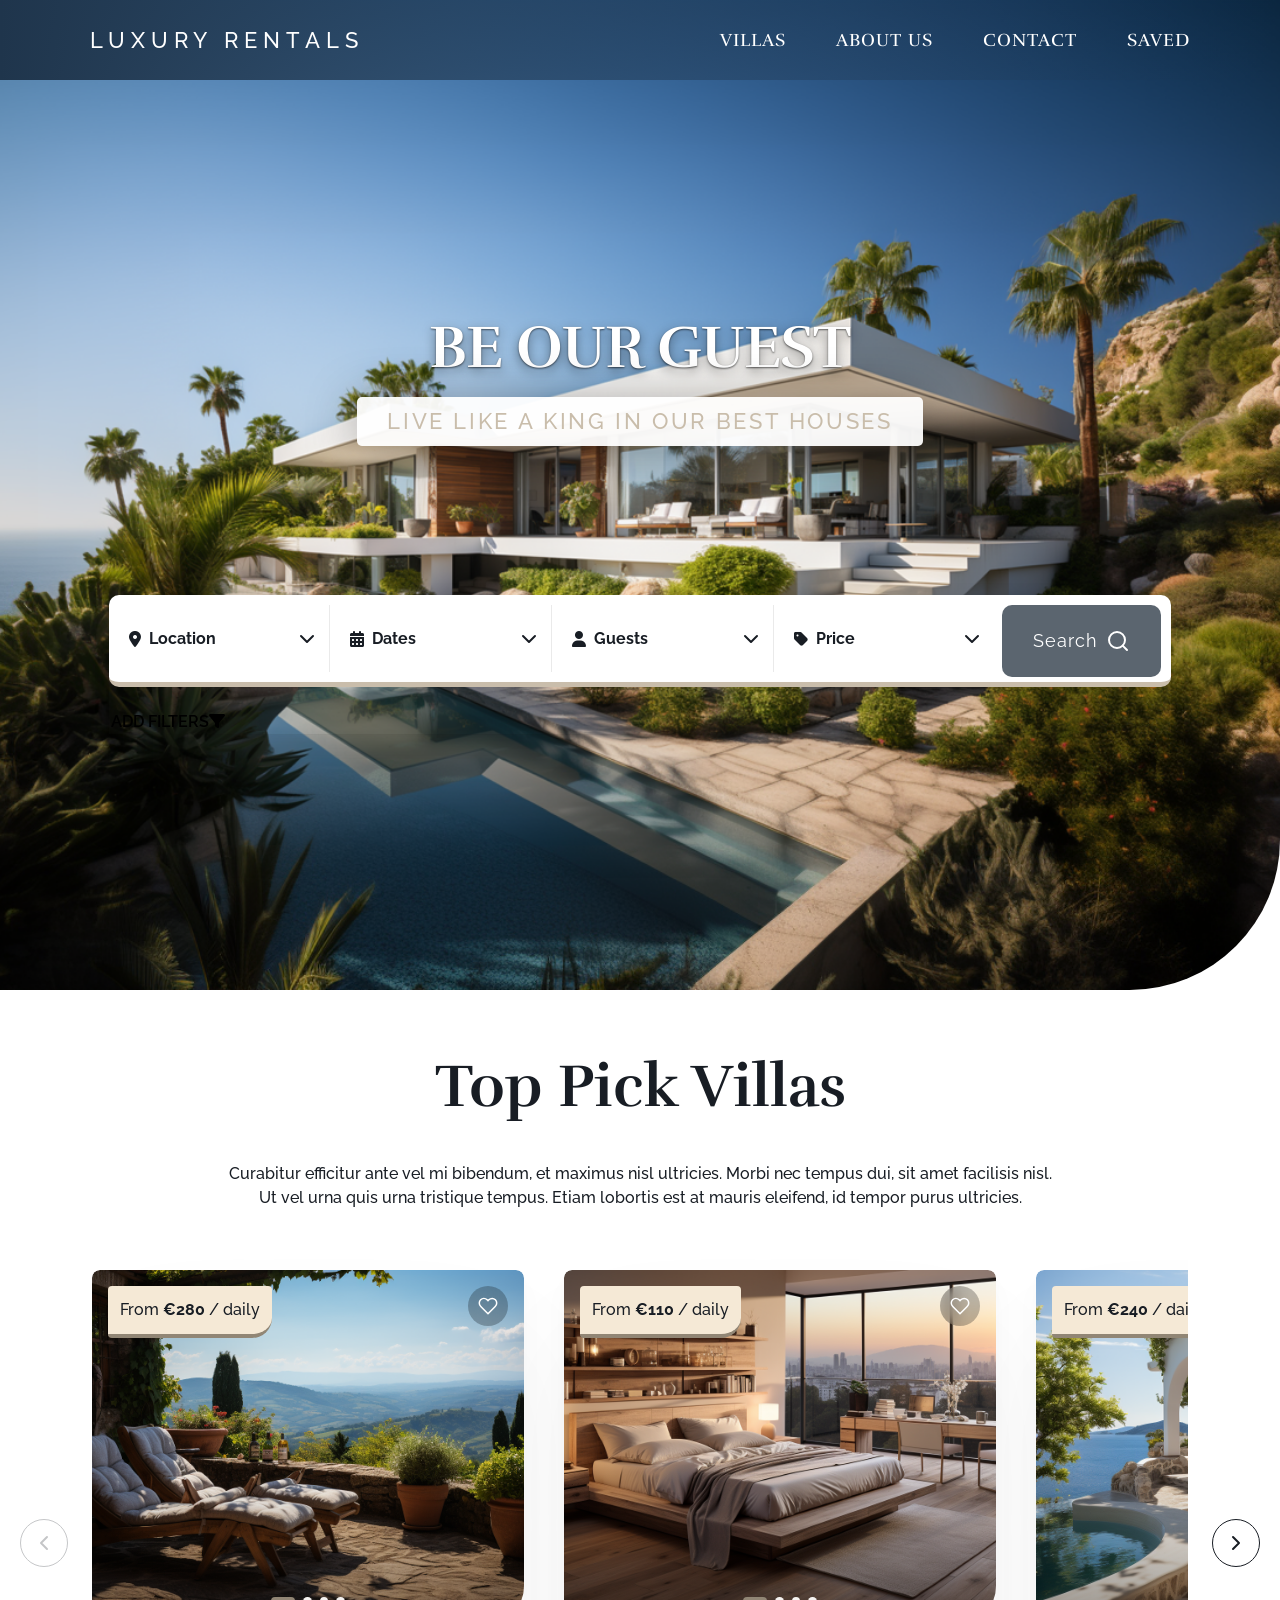
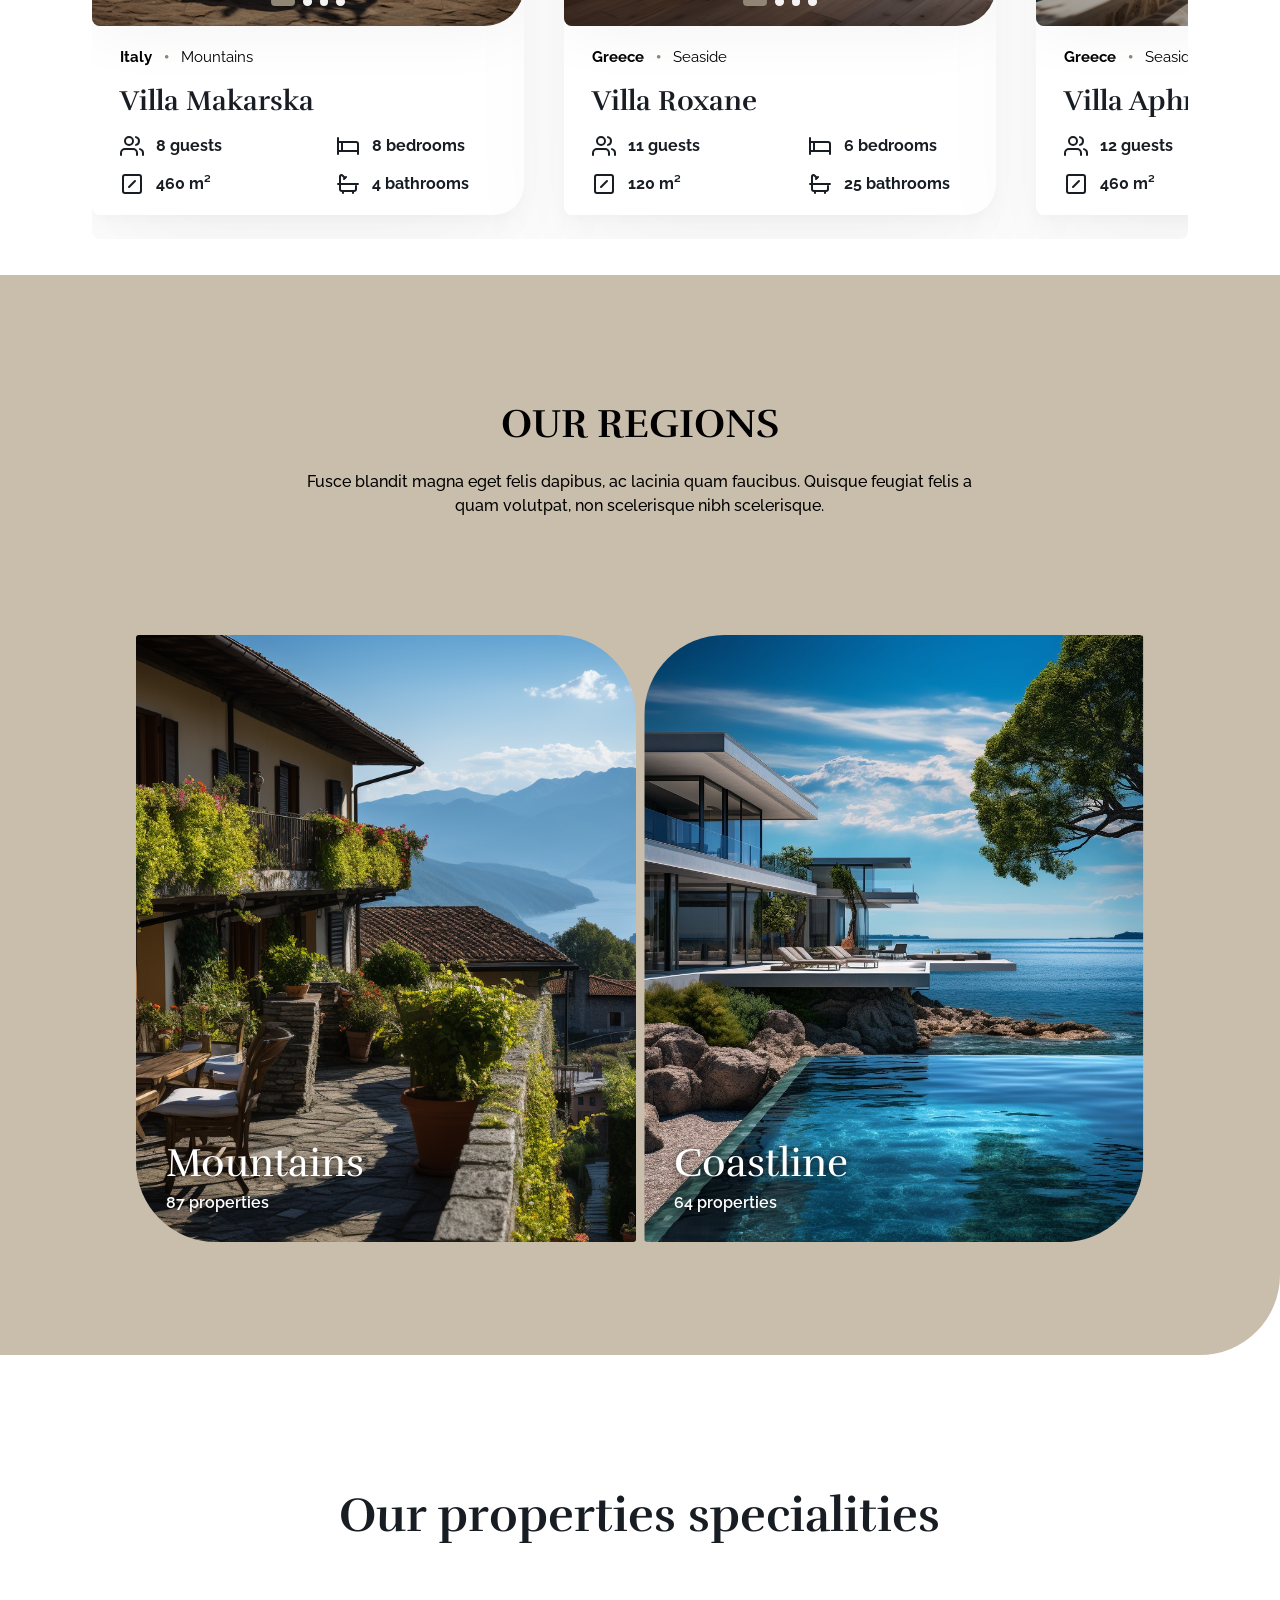
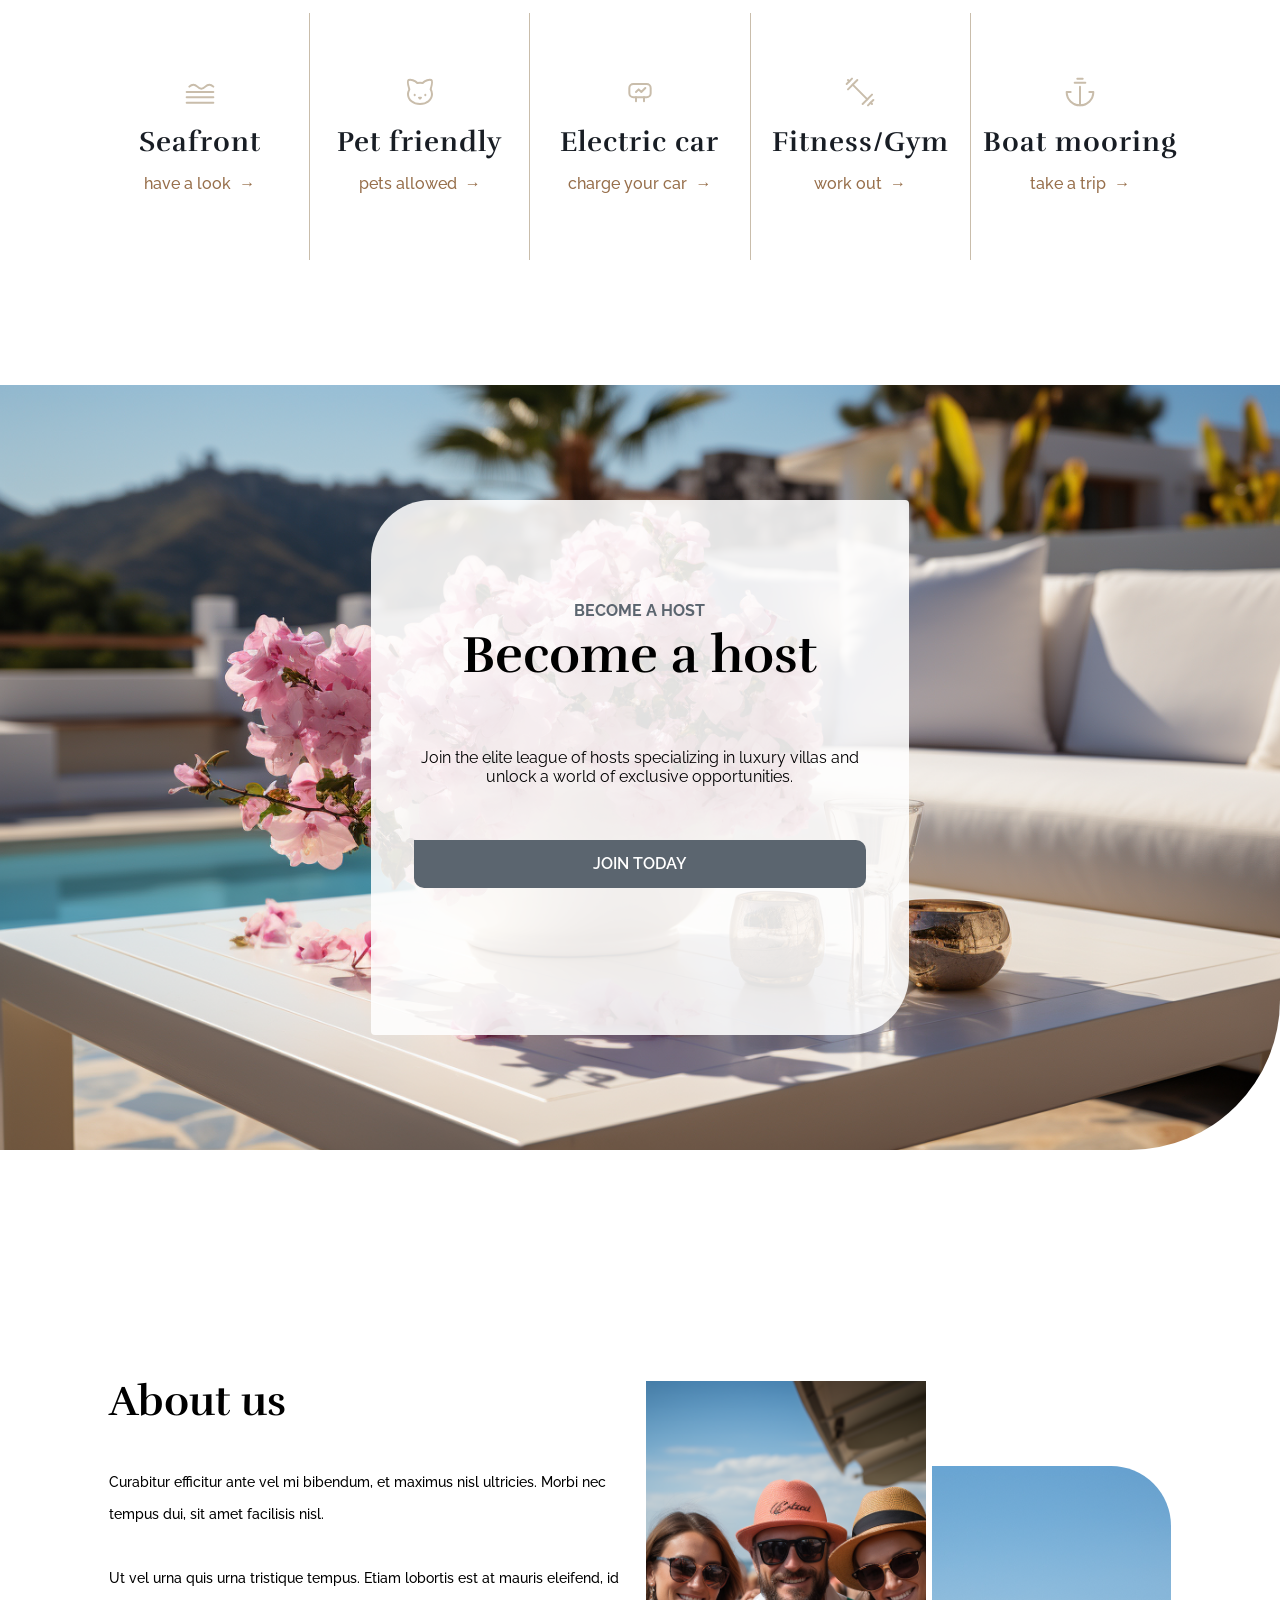
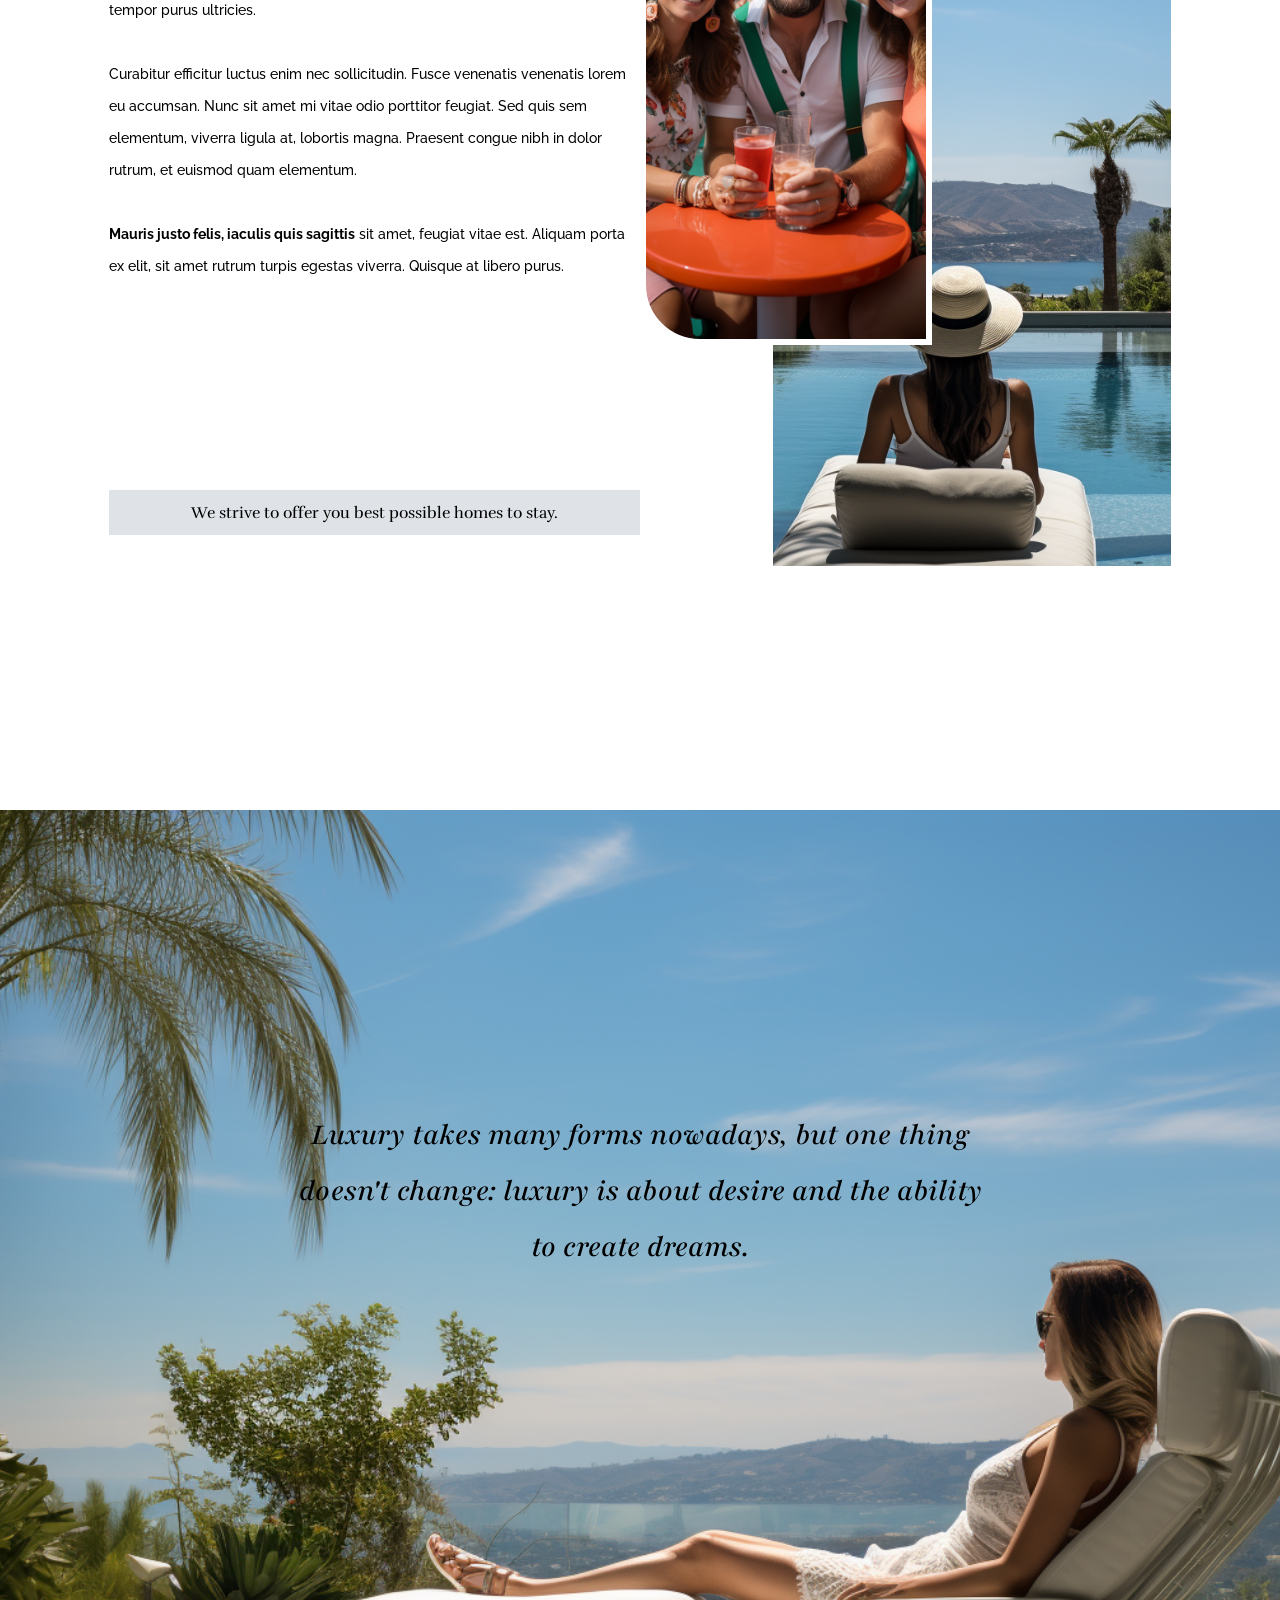
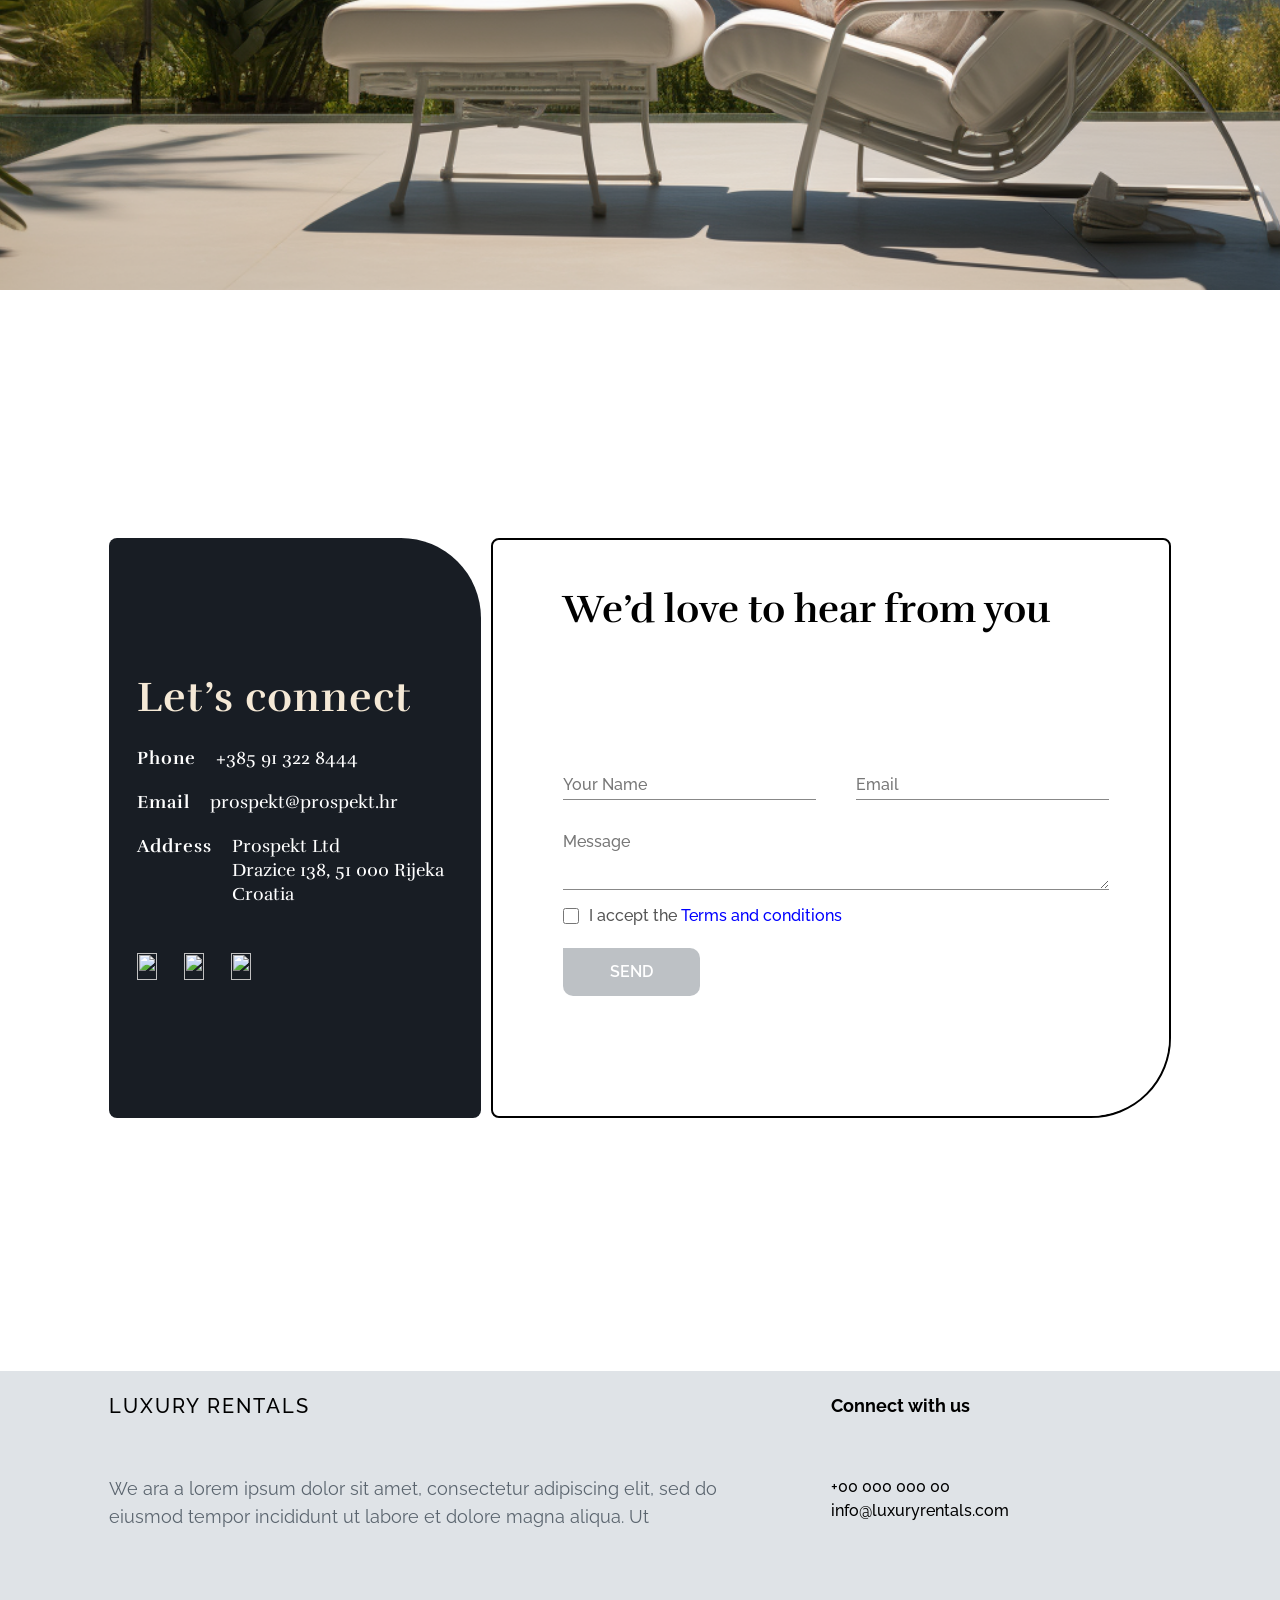
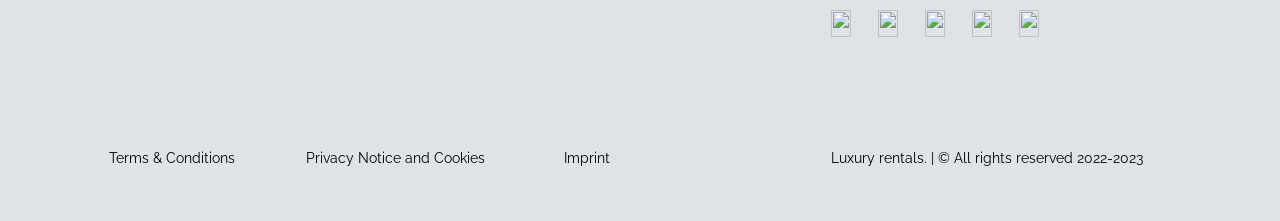
==== commit 1a62ec29: "Modified the search bar on the Home Page to improve the UX." ====
--- a/HTML/index.html
+++ b/HTML/index.html
@@ -4,6 +4,7 @@
 <head>
     <meta charset="UTF-8">
     <meta name="viewport" content="width=device-width, initial-scale=1.0">
+    <link rel="stylesheet" href="https://cdnjs.cloudflare.com/ajax/libs/font-awesome/6.7.2/css/all.min.css">
     <link rel="preconnect" href="https://fonts.googleapis.com">
     <link rel="preconnect" href="https://fonts.gstatic.com" crossorigin>
     <link
@@ -43,22 +44,6 @@
 
                     <div class="about-navigations-wrapper">
 
-                        <!-- <ul class="about-navigations">
-
-                            <li class="about-villas-text">
-                                <a href="/HTML/villaspage.html" class="no-underline">VILLAS</a>
-                            </li>
-
-                            <li class="about-villas-text">
-                                <a href="/HTML/about.html" class="no-underline">ABOUT US</a>
-                            </li>
-
-                            <li class="about-villas-text">
-                                <a href="/HTML/contact.html" class="no-underline">CONTACT</a>
-                            </li>
-
-                        </ul> -->
-
                         <ul class="about-navigations">
                             <li class="about-villas-text"><a href="/HTML/villaspage.html"
                                     class="no-underline">VILLAS</a></li>
@@ -96,7 +81,253 @@
 
                 <div class="home-hero-section-wrapper-bottom">
 
-                    <div class="search-bar-container">
+                    <div class="hero__search-container">
+                        <div class="hero__search-bar">
+
+                            <div class="hero__search-fields">
+
+                                <div class="hero__field hero__field--location">
+
+                                    <div class="hero__field-content">
+                                        <i class="fa-solid fa-location-dot"></i>
+                                        <span class="hero__field-label">Location</span>
+                                    </div>
+
+                                    <svg class="hero__dropdown-icon" width="24" height="24" viewBox="0 0 24 24"
+                                        fill="none" stroke="rgba(24, 29, 36, 1)" stroke-width="2" stroke-linecap="round"
+                                        stroke-linejoin="round">
+                                        <polyline points="6 9 12 15 18 9"></polyline>
+                                    </svg>
+
+                                    <ul class="hero__dropdown-menu">
+
+                                        <li class="hero__dropdown-item" data-value="Greece">Greece</li>
+
+                                        <li class="hero__dropdown-item" data-value="Italy">Italy</li>
+
+                                        <li class="hero__dropdown-item" data-value="France">France</li>
+
+                                        <li class="hero__dropdown-item" data-value="Spain">Spain</li>
+
+                                    </ul>
+
+                                </div>
+
+                                <div class="hero__field hero__field--dates">
+
+                                    <div class="hero__field-content">
+                                        <i class="fa-solid fa-calendar-days"></i>
+                                        <span class="hero__field-label">Dates</span>
+                                    </div>
+
+                                    <svg class="hero__dropdown-icon" width="24" height="24" viewBox="0 0 24 24"
+                                        fill="none" stroke="rgba(24, 29, 36, 1)" stroke-width="2" stroke-linecap="round"
+                                        stroke-linejoin="round">
+                                        <polyline points="6 9 12 15 18 9"></polyline>
+                                    </svg>
+
+                                    <div class="hero__calendar">
+
+                                        <div class="hero__calendar-header">
+
+                                            <button type="button" class="hero__calendar-nav"
+                                                id="prevMonth">&lt;</button>
+
+                                            <span class="hero__calendar-title" id="calendarTitle">Month Year</span>
+
+                                            <button type="button" class="hero__calendar-nav"
+                                                id="nextMonth">&gt;</button>
+
+                                        </div>
+
+                                        <div class="hero__calendar-weekdays">
+                                            <span>Su</span><span>Mo</span><span>Tu</span><span>We</span><span>Th</span><span>Fr</span><span>Sa</span>
+                                        </div>
+
+                                        <div class="hero__calendar-days" id="calendarDays"></div>
+
+                                    </div>
+                                </div>
+
+                                <div class="hero__field hero__field--guests">
+                                    <div class="hero__field-content">
+                                        <i class="fa-solid fa-user"></i>
+                                        <span class="hero__field-label">Guests</span>
+                                    </div>
+                                    <svg class="hero__dropdown-icon" width="24" height="24" viewBox="0 0 24 24"
+                                        fill="none" stroke="rgba(24, 29, 36, 1)" stroke-width="2" stroke-linecap="round"
+                                        stroke-linejoin="round">
+                                        <polyline points="6 9 12 15 18 9"></polyline>
+                                    </svg>
+                                    <div class="hero__counter">
+                                        <div class="hero__counter-row">
+                                            <div class="hero__counter-info">
+                                                <span class="hero__counter-title">Adults</span>
+                                                <span class="hero__counter-subtitle">Ages 13 or above</span>
+                                            </div>
+                                            <div class="hero__counter-controls">
+                                                <button type="button" class="hero__counter-btn" id="btn-adults-minus"
+                                                    disabled>-</button>
+                                                <span class="hero__counter-value" id="count-adults">0</span>
+                                                <button type="button" class="hero__counter-btn"
+                                                    id="btn-adults-plus">+</button>
+                                            </div>
+                                        </div>
+                                        <div class="hero__counter-divider"></div>
+                                        <div class="hero__counter-row">
+                                            <div class="hero__counter-info">
+                                                <span class="hero__counter-title">Children</span>
+                                                <span class="hero__counter-subtitle">Ages 2–12</span>
+                                            </div>
+                                            <div class="hero__counter-controls">
+                                                <button type="button" class="hero__counter-btn" id="btn-children-minus"
+                                                    disabled>-</button>
+                                                <span class="hero__counter-value" id="count-children">0</span>
+                                                <button type="button" class="hero__counter-btn"
+                                                    id="btn-children-plus">+</button>
+                                            </div>
+                                        </div>
+                                    </div>
+                                </div>
+
+                                <div class="hero__field hero__field--price">
+                                    <div class="hero__field-content">
+                                        <i class="fa-solid fa-tag"></i>
+                                        <span class="hero__field-label">Price</span>
+                                    </div>
+                                    <svg class="hero__dropdown-icon" width="24" height="24" viewBox="0 0 24 24"
+                                        fill="none" stroke="rgba(24, 29, 36, 1)" stroke-width="2" stroke-linecap="round"
+                                        stroke-linejoin="round">
+                                        <polyline points="6 9 12 15 18 9"></polyline>
+                                    </svg>
+                                    <div class="hero__price-dropdown">
+                                        <p class="hero__price-helper">Drag the slider to choose the price range</p>
+                                        <div class="hero__slider-values">
+                                            <span id="price-min-text">€110</span>
+                                            <span id="price-max-text">€350</span>
+                                        </div>
+                                        <div class="hero__slider-container">
+                                            <div class="hero__slider-track" id="slider-track"></div>
+                                            <input type="range" id="price-min" min="110" max="350" value="110"
+                                                step="10">
+                                            <input type="range" id="price-max" min="110" max="350" value="350"
+                                                step="10">
+                                        </div>
+                                    </div>
+                                </div>
+
+                            </div>
+
+                            <button class="hero__search-button">
+                                <span class="hero__search-text">Search</span>
+                                <svg class="hero__search-icon" width="24" height="24" viewBox="0 0 24 24" fill="none"
+                                    stroke="#FFFFFF" stroke-width="2" stroke-linecap="round" stroke-linejoin="round">
+                                    <circle cx="11" cy="11" r="8"></circle>
+                                    <line x1="21" y1="21" x2="16.65" y2="16.65"></line>
+                                </svg>
+                            </button>
+
+                        </div>
+
+                        <button class="hero__add-filters">ADD FILTERS<i class="fa-solid fa-filter"></i></button>
+
+                        <div class="hero__filters-popup">
+
+                            <div class="hero__filters-popup-top">
+                                <h2 class="hero__filters-popup-title">Filters</h2>
+                                <button class="hero__filters-popup-close" id="closeFilters">
+                                    <i class="fa-solid fa-xmark"></i>
+                                </button>
+                            </div>
+
+                            <div class="hero__filters-popup-middle">
+
+                                <div class="hero__filters-column">
+                                    <h3 class="hero__filters-heading">Location</h3>
+                                    <label class="hero__filters-label"><input type="checkbox" value="Seaside">
+                                        Seaside</label>
+                                    <label class="hero__filters-label"><input type="checkbox" value="Countryside">
+                                        Countryside</label>
+                                    <label class="hero__filters-label"><input type="checkbox" value="Village">
+                                        Village</label>
+                                    <label class="hero__filters-label"><input type="checkbox" value="Town"> Town</label>
+                                    <label class="hero__filters-label"><input type="checkbox" value="Mountains">
+                                        Mountains</label>
+                                </div>
+
+                                <div class="hero__filters-column">
+                                    <h3 class="hero__filters-heading">Wellness</h3>
+                                    <label class="hero__filters-label"><input type="checkbox" value="Swimming pool">
+                                        Swimming
+                                        pool</label>
+                                    <label class="hero__filters-label"><input type="checkbox" value="Indoor pool">
+                                        Indoor
+                                        pool</label>
+                                    <label class="hero__filters-label"><input type="checkbox" value="Jacuzzi">
+                                        Jacuzzi</label>
+                                    <label class="hero__filters-label"><input type="checkbox" value="Fitness/Gym">
+                                        Fitness/Gym</label>
+                                    <label class="hero__filters-label"><input type="checkbox" value="Sauna">
+                                        Sauna</label>
+                                </div>
+
+                                <div class="hero__filters-column">
+                                    <h3 class="hero__filters-heading">Outdoor</h3>
+                                    <label class="hero__filters-label"><input type="checkbox"
+                                            value="Outdoor dining table"> Outdoor
+                                        dining table</label>
+                                    <label class="hero__filters-label"><input type="checkbox" value="Outdoor grill">
+                                        Outdoor
+                                        grill</label>
+                                    <label class="hero__filters-label"><input type="checkbox" value="Boat mooring"> Boat
+                                        mooring</label>
+                                    <label class="hero__filters-label"><input type="checkbox"
+                                            value="Electric car charger"> Electric
+                                        car charger</label>
+                                    <label class="hero__filters-label"><input type="checkbox" value="Private parking">
+                                        Private
+                                        parking</label>
+                                </div>
+
+                                <div class="hero__filters-column">
+                                    <h3 class="hero__filters-heading">Activity</h3>
+                                    <label class="hero__filters-label"><input type="checkbox" value="Playground">
+                                        Playground</label>
+                                    <label class="hero__filters-label"><input type="checkbox" value="Playstation">
+                                        Playstation</label>
+                                    <label class="hero__filters-label"><input type="checkbox" value="Satellite/Cable">
+                                        Satellite/Cable</label>
+                                    <label class="hero__filters-label"><input type="checkbox" value="Table tennis">
+                                        Table
+                                        tennis</label>
+                                </div>
+
+                                <div class="hero__filters-column">
+                                    <h3 class="hero__filters-heading">Amenities</h3>
+                                    <label class="hero__filters-label"><input type="checkbox" value="Fireplace">
+                                        Fireplace</label>
+                                    <label class="hero__filters-label"><input type="checkbox" value="Air conditioning">
+                                        Air
+                                        conditioning</label>
+                                    <label class="hero__filters-label"><input type="checkbox" value="Feeding chair">
+                                        Feeding
+                                        chair</label>
+                                    <label class="hero__filters-label"><input type="checkbox" value="Iron & Board"> Iron
+                                        &
+                                        Board</label>
+                                </div>
+
+                            </div>
+
+                            <div class="hero__filters-popup-bottom">
+                                <button class="hero__filters-clear" id="clearFilters">Clear All</button>
+                                <button class="hero__filters-show" id="showVillas">Show 24 villas</button>
+                            </div>
+
+                        </div>
+                    </div>
+
+                    <!-- <div class="search-bar-container">
 
                         <div class="search-fields-wrapper">
 
@@ -143,7 +374,7 @@
                             </svg>
                         </button>
 
-                    </div>
+                    </div> -->
 
                 </div>
 
@@ -175,7 +406,6 @@
             <div class="top-pick-villas__track-wrapper" id="villasTrack">
                 <div class="top-pick-villas__track">
 
-                    <!-- ===== CARD 1: Makarska ===== -->
                     <article class="villa-card">
                         <div class="villa-card__image-wrapper">
                             <img src="/Images/Index/makarska-one.png" alt="Villa Makarska" class="villa-card__image">
@@ -249,7 +479,6 @@
                         </div>
                     </article>
 
-                    <!-- ===== CARD 2: Roxane ===== -->
                     <article class="villa-card">
                         <div class="villa-card__image-wrapper">
                             <img src="/Images/Index/roxane-one.png" alt="Villa Roxane" class="villa-card__image">
@@ -323,7 +552,6 @@
                         </div>
                     </article>
 
-                    <!-- ===== CARD 3: Aphrodite ===== -->
                     <article class="villa-card">
                         <div class="villa-card__image-wrapper">
                             <img src="/Images/Index/aphrodite-one.png" alt="Villa Aphrodite" class="villa-card__image">
@@ -398,7 +626,6 @@
                         </div>
                     </article>
 
-                    <!-- ===== CARD 4: Soho ===== -->
                     <article class="villa-card">
                         <div class="villa-card__image-wrapper">
                             <img src="/Images/Index/soho-one.jpg" alt="Villa Soho" class="villa-card__image">
@@ -472,7 +699,6 @@
                         </div>
                     </article>
 
-                    <!-- ===== CARD 5: Thebes ===== -->
                     <article class="villa-card">
                         <div class="villa-card__image-wrapper">
                             <img src="/Images/Index/thebes-one.jpg" alt="Villa Thebes" class="villa-card__image">
--- a/CSS/style.css
+++ b/CSS/style.css
@@ -46,8 +46,8 @@
 .about-nav-bar-wrapper {
     width: 100%;
     display: flex;
-    padding-left: 14%;
-    padding-right: 14%;
+    padding-left: 7%;
+    padding-right: 7%;
     justify-content: space-between;
     /* position: sticky; */
 }
@@ -121,6 +121,681 @@
     align-items: center;
     justify-content: center;
 }
+
+.hero__search-container {
+    display: flex;
+    flex-direction: column;
+    gap: 20px;
+    width: 100%;
+    max-width: 1148px;
+    position: relative;
+    z-index: 10;
+    box-shadow:
+        0px 4.39px 8.31px rgba(0, 0, 0, 0.0162),
+        0px 14.74px 27.92px rgba(0, 0, 0, 0.0238),
+        0px 66px 125px rgba(0, 0, 0, 0.04);
+}
+
+.hero__search-bar {
+    display: flex;
+    gap: 8px;
+    width: 100%;
+    height: 92px;
+    padding: 10px;
+    background: #FFFFFF;
+    border-radius: 10px;
+    border-bottom: 5px solid rgba(201, 189, 171, 1);
+    /* box-shadow: 0px 20px 0px 0px rgba(24, 29, 36, 0.72); */
+}
+
+.hero__search-fields {
+    display: flex;
+    gap: 10px;
+    flex: 1;
+}
+
+.hero__field {
+    display: flex;
+    justify-content: space-between;
+    align-items: center;
+    flex: 1;
+    padding: 24px 10px;
+    background: rgba(255, 255, 255, 1);
+    border-right: 1px solid #EAEAEA;
+    cursor: pointer;
+    position: relative;
+    user-select: none;
+}
+
+.hero__dropdown-menu {
+    position: absolute;
+    top: calc(100% + 5px);
+    left: 0;
+    width: 100%;
+    background: #FFFFFF;
+    border-radius: 8px;
+    box-shadow: 0px 10px 30px rgba(0, 0, 0, 0.15);
+    list-style: none;
+    padding: 8px 0;
+    margin: 0;
+    z-index: 100;
+    opacity: 0;
+    visibility: hidden;
+    transform: translateY(-10px);
+    transition: all 0.2s ease-in-out;
+}
+
+.hero__field.is-open .hero__dropdown-menu {
+    opacity: 1;
+    visibility: visible;
+    transform: translateY(0);
+}
+
+.hero__dropdown-item {
+    padding: 12px 16px;
+    font-family: 'Raleway', sans-serif;
+    font-size: 16px;
+    font-weight: 500;
+    color: rgba(24, 29, 36, 1);
+    cursor: pointer;
+    transition: background 0.15s ease;
+}
+
+.hero__dropdown-item:hover {
+    background: #F5F5F5;
+}
+
+.hero__field-label.is-selected {
+    color: rgba(91, 101, 111, 1);
+}
+
+.hero__field:last-child {
+    border-right: none;
+}
+
+.hero__field-label {
+    font-family: 'Raleway', sans-serif;
+    font-weight: 700;
+    font-size: 16px;
+    line-height: 24px;
+    color: rgba(24, 29, 36, 1);
+}
+
+.hero__dropdown-icon {
+    flex-shrink: 0;
+    transition: transform 0.3s ease;
+}
+
+.hero__search-button {
+    display: flex;
+    align-items: center;
+    justify-content: center;
+    gap: 8px;
+    width: 159px;
+    height: 72px;
+    padding: 15px 16px;
+    background: rgba(91, 101, 111, 1);
+    border-radius: 10px;
+    border: none;
+    cursor: pointer;
+    transition: background 0.2s ease;
+}
+
+.hero__search-button:hover {
+    background: rgba(75, 85, 95, 1);
+}
+
+.hero__search-text {
+    font-family: 'Raleway', sans-serif;
+    font-weight: 400;
+    font-size: 18px;
+    line-height: 24px;
+    letter-spacing: 1px;
+    color: #FFFFFF;
+}
+
+.hero__search-icon {
+    flex-shrink: 0;
+}
+
+.hero__add-filters {
+    align-self: flex-start;
+    background: none;
+    border: none;
+    font-family: 'Raleway', sans-serif;
+    font-weight: 600;
+    font-size: 16px;
+    line-height: 24px;
+    text-transform: uppercase;
+    /* color: rgba(245, 233, 214, 1); */
+    cursor: pointer;
+    padding: 0;
+    margin-top: 3px;
+    margin-left: 2px;
+}
+
+.hero__field.is-open .hero__dropdown-icon {
+    transform: rotate(180deg);
+}
+
+.hero__calendar {
+    position: absolute;
+    top: calc(100% + 5px);
+    left: 0;
+    width: 320px;
+    background: #FFFFFF;
+    border-radius: 8px;
+    box-shadow: 0px 10px 30px rgba(0, 0, 0, 0.15);
+    padding: 16px;
+    z-index: 100;
+    opacity: 0;
+    visibility: hidden;
+    transform: translateY(-10px);
+    transition: all 0.2s ease-in-out;
+    cursor: default;
+}
+
+.hero__field.is-open .hero__calendar {
+    opacity: 1;
+    visibility: visible;
+    transform: translateY(0);
+}
+
+.hero__calendar-header {
+    display: flex;
+    justify-content: space-between;
+    align-items: center;
+    margin-bottom: 16px;
+}
+
+.hero__calendar-title {
+    font-family: 'Raleway', sans-serif;
+    font-weight: 700;
+    font-size: 16px;
+    color: rgba(24, 29, 36, 1);
+}
+
+.hero__calendar-nav {
+    background: none;
+    border: 1px solid #EAEAEA;
+    border-radius: 4px;
+    width: 32px;
+    height: 32px;
+    display: flex;
+    justify-content: center;
+    align-items: center;
+    cursor: pointer;
+    font-weight: bold;
+    color: rgba(24, 29, 36, 1);
+    transition: background 0.2s;
+}
+
+.hero__calendar-nav:hover {
+    background: #F5F5F5;
+}
+
+.hero__calendar-weekdays {
+    display: grid;
+    grid-template-columns: repeat(7, 1fr);
+    text-align: center;
+    font-family: 'Raleway', sans-serif;
+    font-size: 12px;
+    font-weight: 600;
+    color: #888;
+    margin-bottom: 8px;
+}
+
+.hero__calendar-days {
+    display: grid;
+    grid-template-columns: repeat(7, 1fr);
+    gap: 2px;
+}
+
+.hero__calendar-day {
+    height: 36px;
+    display: flex;
+    justify-content: center;
+    align-items: center;
+    font-family: 'Raleway', sans-serif;
+    font-size: 14px;
+    font-weight: 500;
+    color: rgba(24, 29, 36, 1);
+    border-radius: 50%;
+    cursor: pointer;
+    transition: background 0.2s, color 0.2s;
+}
+
+.hero__calendar-day:hover:not(.is-empty) {
+    background: #F0F0F0;
+}
+
+.hero__calendar-day.is-empty {
+    cursor: default;
+}
+
+.hero__calendar-day.is-selected {
+    background: rgba(91, 101, 111, 1);
+    color: #FFFFFF;
+    border-radius: 50%;
+}
+
+.hero__calendar-day.is-in-range {
+    background: rgba(91, 101, 111, 0.15);
+    border-radius: 0;
+}
+
+.hero__calendar-day.range-start {
+    border-top-left-radius: 50%;
+    border-bottom-left-radius: 50%;
+}
+
+.hero__calendar-day.range-end {
+    border-top-right-radius: 50%;
+    border-bottom-right-radius: 50%;
+}
+
+.hero__calendar-nav:disabled {
+    opacity: 0.3;
+    cursor: not-allowed;
+    background: transparent;
+}
+
+.hero__calendar-day.is-past {
+    color: #CCCCCC;
+    background: transparent !important;
+    cursor: default;
+    pointer-events: none;
+}
+
+.hero__counter {
+    position: absolute;
+    top: calc(100% + 5px);
+    left: 0;
+    width: 280px;
+    background: #FFFFFF;
+    border-radius: 8px;
+    box-shadow: 0px 10px 30px rgba(0, 0, 0, 0.15);
+    padding: 20px;
+    z-index: 100;
+    cursor: default;
+    opacity: 0;
+    visibility: hidden;
+    transform: translateY(-10px);
+    transition: all 0.2s ease-in-out;
+}
+
+.hero__field.is-open .hero__counter {
+    opacity: 1;
+    visibility: visible;
+    transform: translateY(0);
+}
+
+.hero__counter-row {
+    display: flex;
+    justify-content: space-between;
+    align-items: center;
+}
+
+.hero__counter-info {
+    display: flex;
+    flex-direction: column;
+}
+
+.hero__counter-title {
+    font-family: 'Raleway', sans-serif;
+    font-weight: 700;
+    font-size: 16px;
+    color: rgba(24, 29, 36, 1);
+}
+
+.hero__counter-subtitle {
+    font-family: 'Raleway', sans-serif;
+    font-weight: 400;
+    font-size: 13px;
+    color: #888;
+    margin-top: 2px;
+}
+
+.hero__counter-controls {
+    display: flex;
+    align-items: center;
+    gap: 12px;
+}
+
+.hero__counter-btn {
+    width: 32px;
+    height: 32px;
+    border-radius: 50%;
+    border: 1px solid #CCCCCC;
+    background: #FFFFFF;
+    color: rgba(24, 29, 36, 1);
+    font-size: 18px;
+    display: flex;
+    justify-content: center;
+    align-items: center;
+    cursor: pointer;
+    transition: all 0.2s ease;
+    outline: none;
+}
+
+.hero__counter-btn:hover:not(:disabled) {
+    border-color: rgba(24, 29, 36, 1);
+    background: #F5F5F5;
+}
+
+.hero__counter-btn:disabled {
+    opacity: 0.3;
+    cursor: not-allowed;
+}
+
+.hero__counter-value {
+    font-family: 'Raleway', sans-serif;
+    font-weight: 500;
+    font-size: 16px;
+    width: 20px;
+    text-align: center;
+    color: rgba(24, 29, 36, 1);
+}
+
+.hero__counter-divider {
+    height: 1px;
+    background: #EAEAEA;
+    margin: 16px 0;
+}
+
+.hero__price-dropdown {
+    position: absolute;
+    top: calc(100% + 5px);
+    left: -50px;
+    width: 320px;
+    background: #FFFFFF;
+    border-radius: 8px;
+    box-shadow: 0px 10px 30px rgba(0, 0, 0, 0.15);
+    padding: 24px;
+    z-index: 100;
+    cursor: default;
+    opacity: 0;
+    visibility: hidden;
+    transform: translateY(-10px);
+    transition: all 0.2s ease-in-out;
+}
+
+.hero__field.is-open .hero__price-dropdown {
+    opacity: 1;
+    visibility: visible;
+    transform: translateY(0);
+}
+
+.hero__slider-values {
+    display: flex;
+    justify-content: space-between;
+    font-family: 'Raleway', sans-serif;
+    font-weight: 700;
+    font-size: 16px;
+    color: rgba(24, 29, 36, 1);
+    margin-bottom: 20px;
+}
+
+.hero__slider-container {
+    position: relative;
+    height: 24px;
+    width: 100%;
+    display: flex;
+    align-items: center;
+}
+
+.hero__slider-track {
+    position: absolute;
+    width: 100%;
+    height: 4px;
+    border-radius: 2px;
+    background: #EAEAEA;
+    top: 50%;
+    transform: translateY(-50%);
+    z-index: 1;
+}
+
+.hero__slider-track::before {
+    content: '';
+    position: absolute;
+    height: 100%;
+    background: rgba(91, 101, 111, 1);
+    border-radius: 2px;
+    left: var(--fill-left, 0%);
+    width: var(--fill-width, 100%);
+}
+
+.hero__slider-container input[type="range"] {
+    position: absolute;
+    width: 100%;
+    pointer-events: none;
+    appearance: none;
+    -webkit-appearance: none;
+    background: none;
+    z-index: 2;
+    outline: none;
+    margin: 0;
+}
+
+.hero__slider-container input[type="range"]::-webkit-slider-thumb {
+    pointer-events: auto;
+    appearance: none;
+    -webkit-appearance: none;
+    width: 20px;
+    height: 20px;
+    border-radius: 50%;
+    background: #FFFFFF;
+    border: 3px solid rgba(91, 101, 111, 1);
+    cursor: grab;
+    box-shadow: 0 2px 6px rgba(0, 0, 0, 0.15);
+    transition: transform 0.1s;
+}
+
+.hero__slider-container input[type="range"]::-webkit-slider-thumb:active {
+    cursor: grabbing;
+    transform: scale(1.1);
+}
+
+.hero__slider-container input[type="range"]::-moz-range-thumb {
+    pointer-events: auto;
+    width: 14px;
+    height: 14px;
+    border-radius: 50%;
+    background: #FFFFFF;
+    border: 3px solid rgba(91, 101, 111, 1);
+    cursor: grab;
+    box-shadow: 0 2px 6px rgba(0, 0, 0, 0.15);
+}
+
+.hero__price-helper {
+    font-family: 'Raleway', sans-serif;
+    font-size: 13px;
+    font-weight: 500;
+    color: #888;
+    margin-bottom: 16px;
+    text-align: center;
+    font-style: italic;
+}
+
+.hero__field-content {
+    display: flex;
+    align-items: center;
+    gap: 8px;
+}
+
+.hero__field-content i {
+    font-size: 16px;
+    color: rgba(24, 29, 36, 1);
+}
+
+.hero__filters-popup {
+    position: absolute;
+    top: calc(100% + 10px);
+    left: 0;
+    width: 1148px;
+    height: auto;
+    background: rgba(255, 255, 255, 1);
+    border-radius: 10px;
+    padding: 20px 32px;
+    box-shadow: 0px 20px 0px 0px rgba(24, 29, 36, 0.72);
+    z-index: 999;
+    opacity: 0;
+    visibility: hidden;
+    transform: translateY(-20px);
+    transition: all 0.3s ease;
+}
+
+.hero__filters-popup.is-open {
+    opacity: 1;
+    visibility: visible;
+    transform: translateY(0);
+}
+
+.hero__filters-popup-top {
+    display: flex;
+    justify-content: space-between;
+    align-items: center;
+    height: 44px;
+    margin-bottom: 20px;
+}
+
+.hero__filters-popup-title {
+    font-family: 'Rufina', serif;
+    font-weight: 700;
+    font-size: 36px;
+    line-height: 44px;
+    letter-spacing: 1px;
+    color: rgba(24, 29, 36, 1);
+}
+
+.hero__filters-popup-close {
+    width: 24px;
+    height: 24px;
+    display: flex;
+    justify-content: center;
+    align-items: center;
+    font-size: 20px;
+    color: rgba(24, 29, 36, 1);
+    border-radius: 4px;
+    transition: background 0.2s;
+}
+
+.hero__filters-popup-close:hover {
+    background: #F5F5F5;
+}
+
+.hero__filters-popup-middle {
+    display: flex;
+    justify-content: space-between;
+    width: 100%;
+    margin-bottom: 20px;
+}
+
+.hero__filters-column {
+    display: flex;
+    flex-direction: column;
+    gap: 12px;
+}
+
+.hero__filters-heading {
+    font-family: 'Raleway', sans-serif;
+    font-weight: 700;
+    font-size: 16px;
+    line-height: 24px;
+    color: rgba(24, 29, 36, 1);
+    margin-bottom: 4px;
+}
+
+.hero__filters-label {
+    display: flex;
+    align-items: center;
+    gap: 10px;
+    font-family: 'Raleway', sans-serif;
+    font-weight: 500;
+    font-size: 16px;
+    line-height: 28px;
+    color: rgba(24, 29, 36, 1);
+    cursor: pointer;
+    user-select: none;
+}
+
+.hero__filters-label input[type="checkbox"] {
+    appearance: none;
+    -webkit-appearance: none;
+    width: 18px;
+    height: 18px;
+    border: 1px solid rgba(24, 29, 36, 0.6);
+    border-radius: 2px;
+    cursor: pointer;
+    position: relative;
+    display: flex;
+    justify-content: center;
+    align-items: center;
+    transition: all 0.2s ease;
+}
+
+.hero__filters-label input[type="checkbox"]:checked {
+    background-color: rgba(91, 101, 111, 1);
+    border-color: rgba(91, 101, 111, 1);
+}
+
+.hero__filters-label input[type="checkbox"]:checked::after {
+    content: '';
+    width: 5px;
+    height: 9px;
+    border: solid white;
+    border-width: 0 2px 2px 0;
+    transform: rotate(45deg);
+    margin-bottom: 2px;
+}
+
+.hero__filters-popup-bottom {
+    display: flex;
+    justify-content: space-between;
+    align-items: center;
+    padding-top: 20px;
+    border-top: 1px solid #EAEAEA;
+    width: 100%;
+}
+
+.hero__filters-clear {
+    font-family: 'Raleway', sans-serif;
+    font-weight: 600;
+    font-size: 16px;
+    line-height: 24px;
+    text-transform: uppercase;
+    color: rgba(91, 101, 111, 1);
+    background: none;
+    border: none;
+    cursor: pointer;
+    padding: 12px 0;
+}
+
+.hero__filters-clear:hover {
+    text-decoration: underline;
+}
+
+.hero__filters-show {
+    width: 169px;
+    height: 48px;
+    padding: 12px 20px;
+    background: rgba(91, 101, 111, 1);
+    border-radius: 10px;
+    border: none;
+    font-family: 'Raleway', sans-serif;
+    font-weight: 600;
+    font-size: 16px;
+    line-height: 24px;
+    text-transform: uppercase;
+    color: #FFFFFF;
+    cursor: pointer;
+    transition: background 0.2s ease;
+}
+
+.hero__filters-show:hover {
+    background: rgba(75, 85, 95, 1);
+}
+
 
 .home-hero-section-wrapper-top-text {
     display: flex;
@@ -718,7 +1393,7 @@
     position: relative;
     background: transparent;
 }
- 
+
 .saved-properties__clear-btn {
     display: inline-flex;
     align-items: center;
@@ -747,11 +1422,13 @@
     outline: 2px solid #c0392b;
     outline-offset: 3px;
 }
+
 .top-pick-villas__track-wrapper:focus-visible {
     outline: 2px solid #976F4B;
     outline-offset: -2px;
     border-radius: 8px;
 }
+
 .our-regions {
     background-color: #C9BDAB;
     /* border: 2px solid green; */
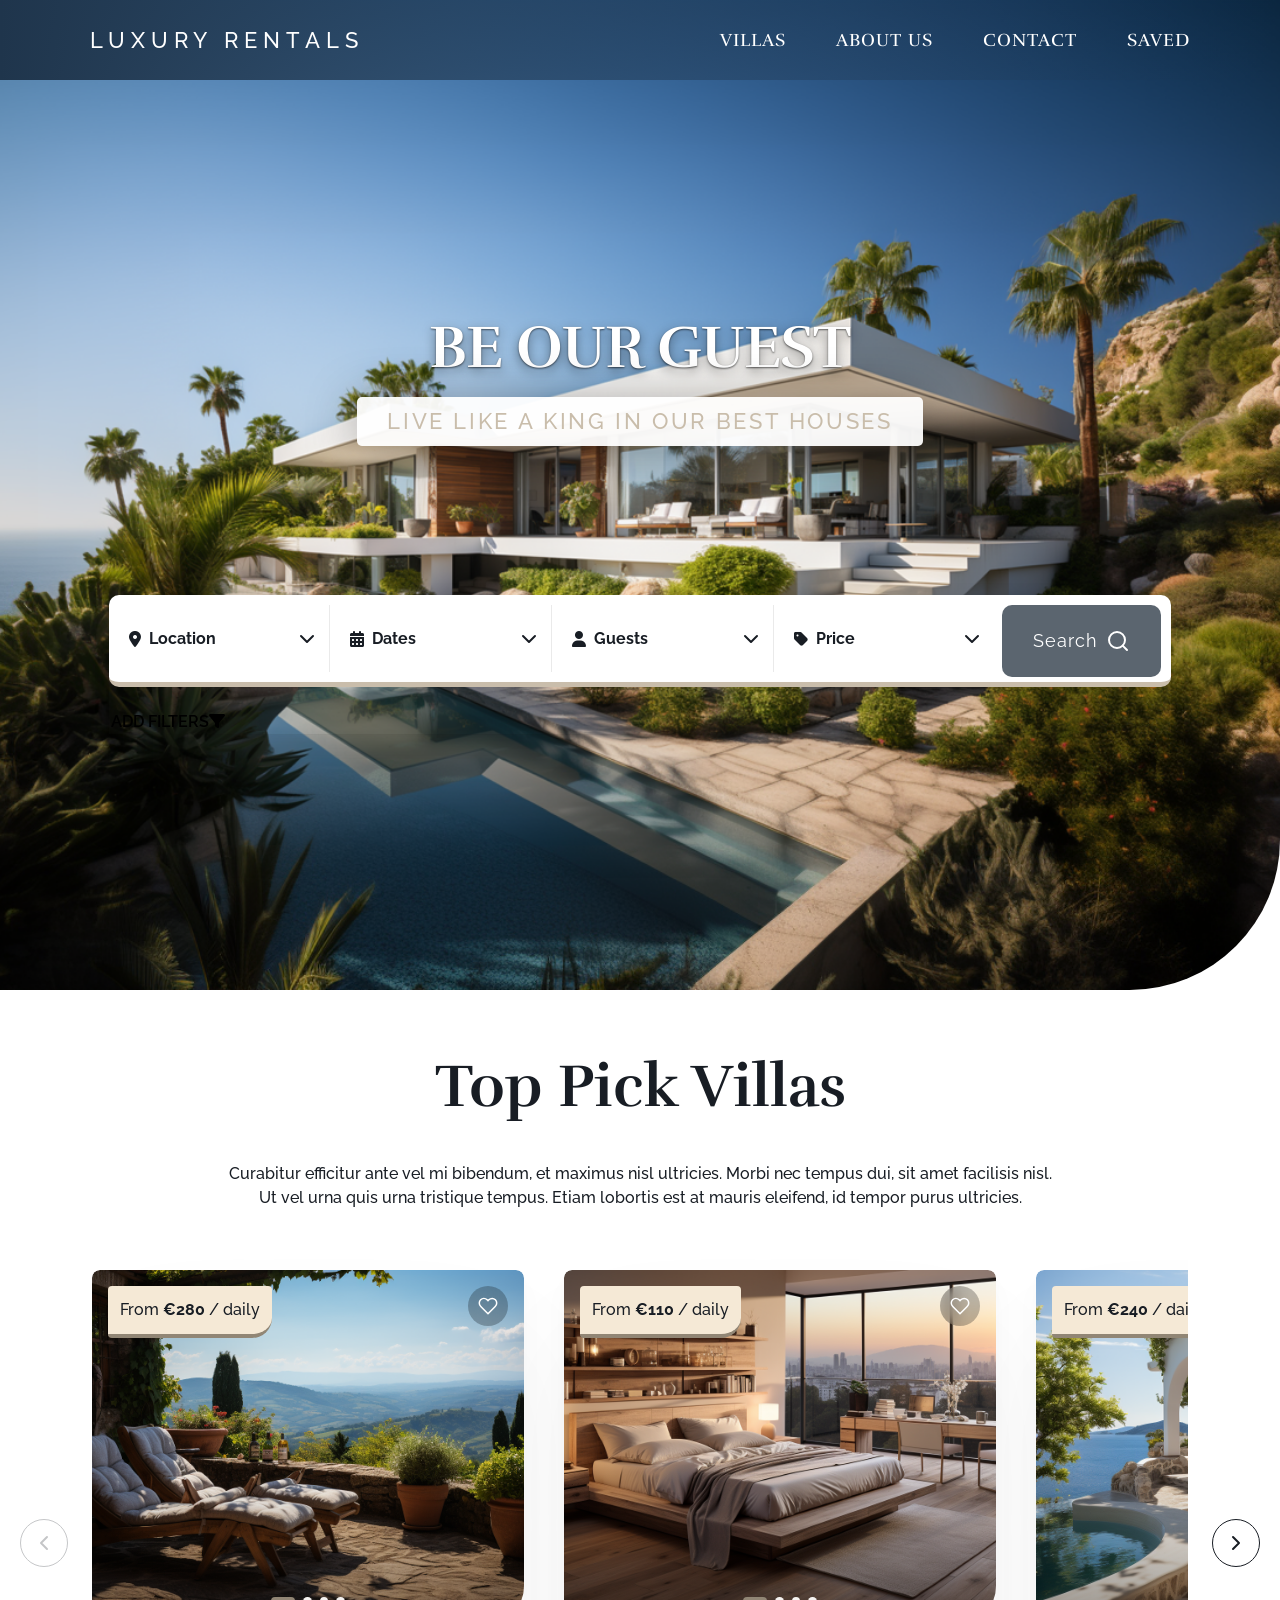
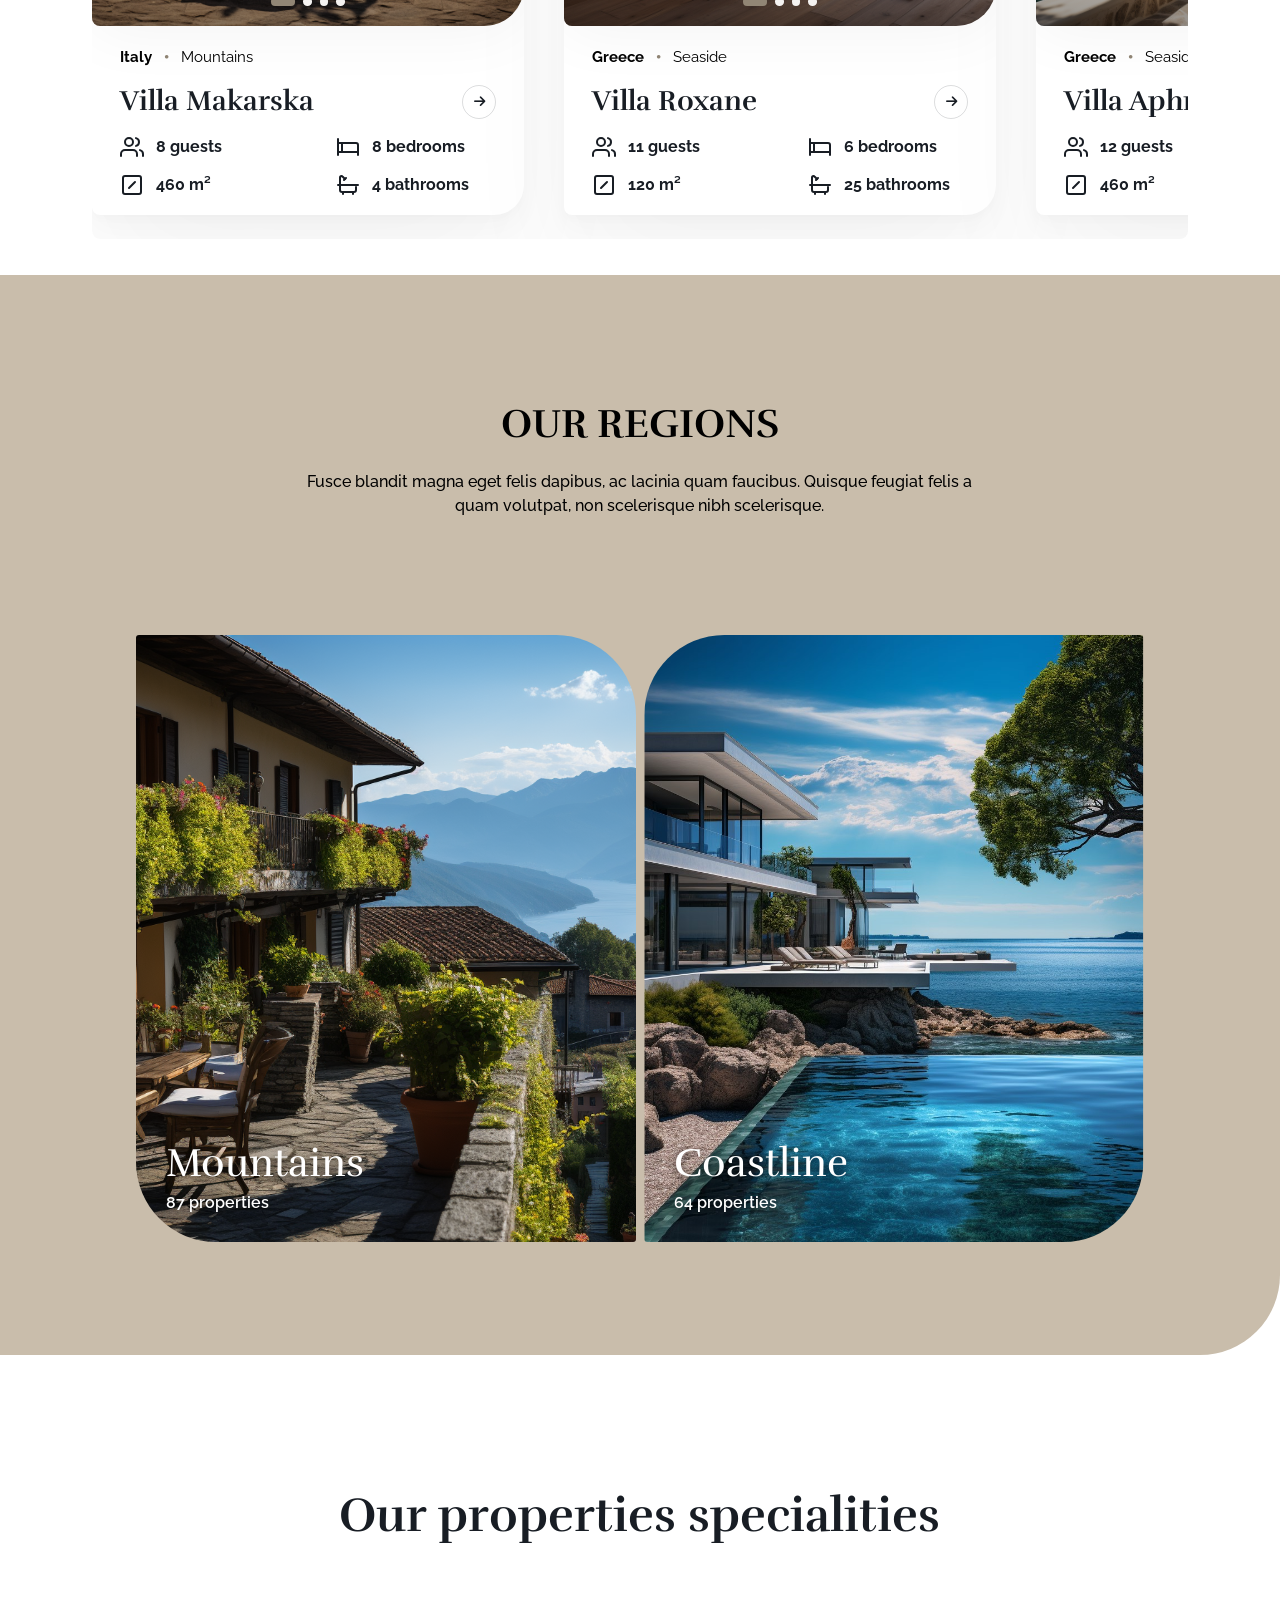
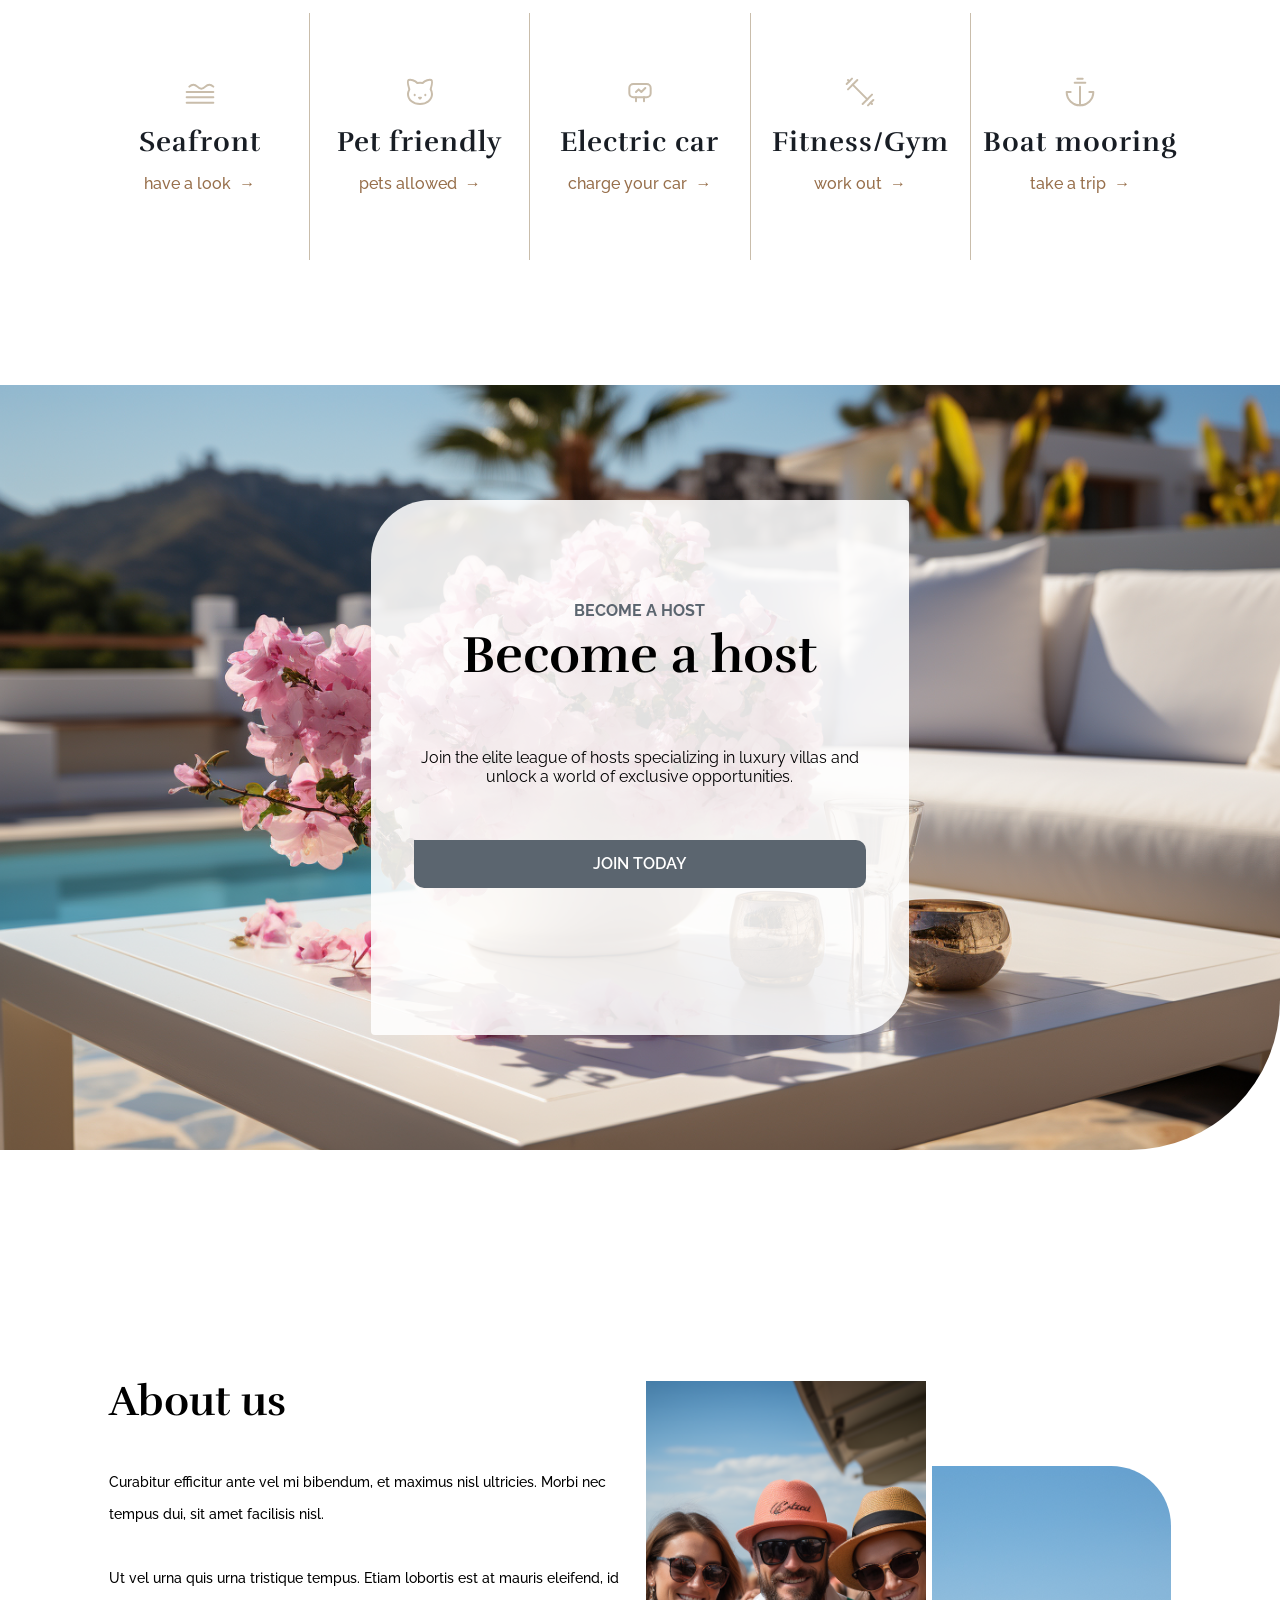
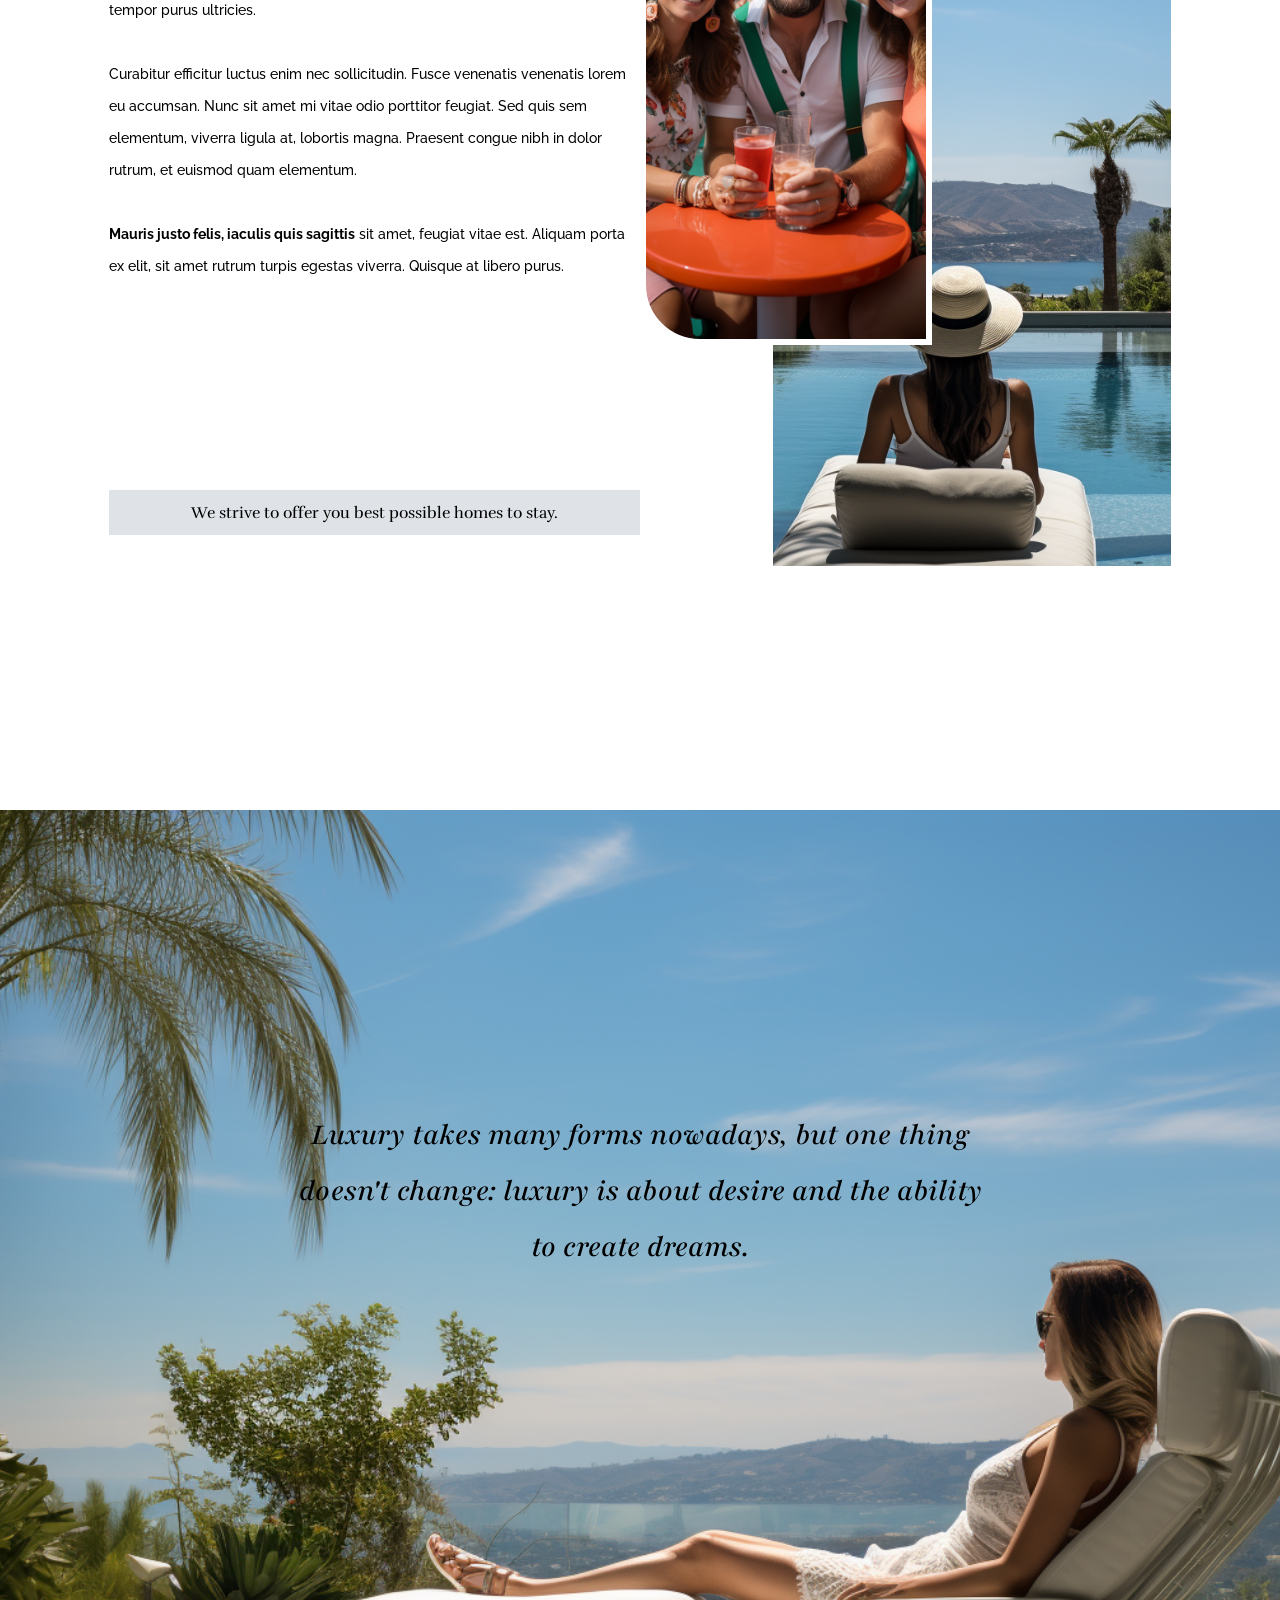
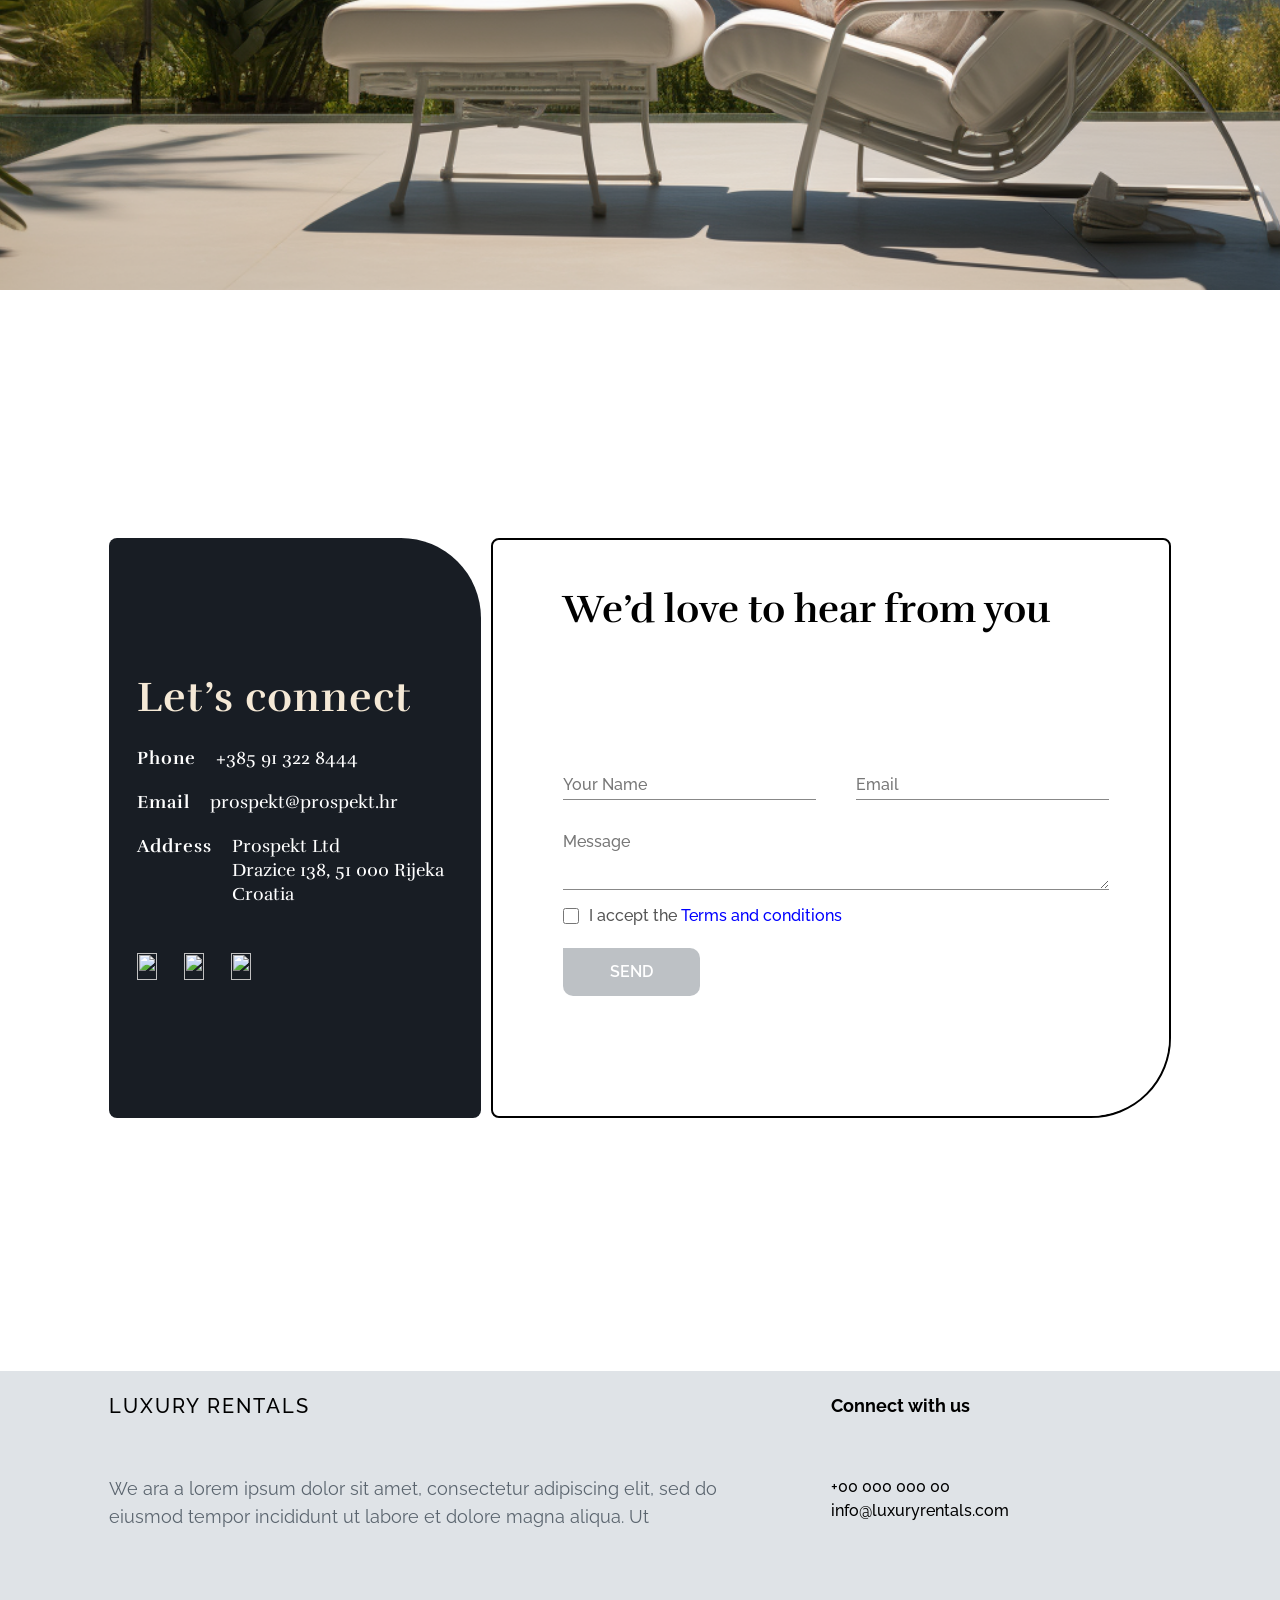
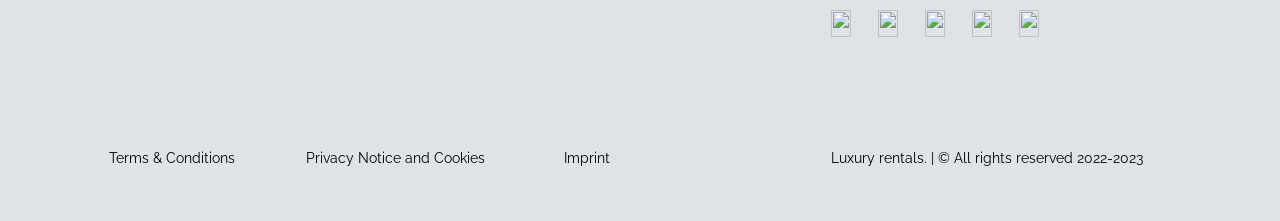
==== commit e286198c: "Added FA icons to link to the villas from the cards in the carousel on the Home Page." ====
--- a/HTML/index.html
+++ b/HTML/index.html
@@ -440,7 +440,17 @@
                                 <span class="villa-card__separator">•</span>
                                 <span class="villa-card__category">Mountains</span>
                             </div>
-                            <h3 class="villa-card__name">Villa Makarska</h3>
+
+                            <!-- <h3 class="villa-card__name">Villa Makarska<i class="fa-solid fa-arrow-up-right-from-square" style="color: black;"></i></h3> -->
+
+                            <div class="villa-card__title-row">
+                                <h3 class="villa-card__name">Villa Makarska</h3>
+                                <a href="/HTML/villas.html?villa=makarska" class="villa-card__link"
+                                    aria-label="View Villa Makarska details">
+                                    <i class="fa-solid fa-arrow-right"></i>
+                                </a>
+                            </div>
+
                             <div class="villa-card__amenities">
                                 <div class="villa-card__amenity"><svg width="24" height="24" viewBox="0 0 24 24"
                                         fill="none" stroke="currentColor" stroke-width="2" stroke-linecap="round"
@@ -513,7 +523,17 @@
                                 <span class="villa-card__separator">•</span>
                                 <span class="villa-card__category">Seaside</span>
                             </div>
-                            <h3 class="villa-card__name">Villa Roxane</h3>
+
+                            <div class="villa-card__title-row">
+                                <h3 class="villa-card__name">Villa Roxane</h3>
+                                <a href="/HTML/villas.html?villa=roxane" class="villa-card__link"
+                                    aria-label="View Villa Roxane details">
+                                    <i class="fa-solid fa-arrow-right"></i>
+                                </a>
+                            </div>
+
+                            <!-- <h3 class="villa-card__name">Villa Roxane</h3> -->
+
                             <div class="villa-card__amenities">
                                 <div class="villa-card__amenity"><svg width="24" height="24" viewBox="0 0 24 24"
                                         fill="none" stroke="currentColor" stroke-width="2" stroke-linecap="round"
@@ -587,7 +607,15 @@
                                 <span class="villa-card__separator">•</span>
                                 <span class="villa-card__category">Seaside</span>
                             </div>
-                            <h3 class="villa-card__name">Villa Aphrodite</h3>
+
+                            <div class="villa-card__title-row">
+                                <h3 class="villa-card__name">Villa Aphrodite</h3>
+                                <a href="/HTML/villas.html?villa=aphrodite" class="villa-card__link"
+                                    aria-label="View Villa Aphrodite details">
+                                    <i class="fa-solid fa-arrow-right"></i>
+                                </a>
+                            </div>
+                            <!-- <h3 class="villa-card__name">Villa Aphrodite</h3> -->
                             <div class="villa-card__amenities">
                                 <div class="villa-card__amenity"><svg width="24" height="24" viewBox="0 0 24 24"
                                         fill="none" stroke="currentColor" stroke-width="2" stroke-linecap="round"
@@ -660,7 +688,15 @@
                                 <span class="villa-card__separator">•</span>
                                 <span class="villa-card__category">Town</span>
                             </div>
-                            <h3 class="villa-card__name">Villa Soho</h3>
+
+                            <div class="villa-card__title-row">
+                                <h3 class="villa-card__name">Villa Soho</h3>
+                                <a href="/HTML/villas.html?villa=soho" class="villa-card__link"
+                                    aria-label="View Villa Soho details">
+                                    <i class="fa-solid fa-arrow-right"></i>
+                                </a>
+                            </div>
+                            <!-- <h3 class="villa-card__name">Villa Soho</h3> -->
                             <div class="villa-card__amenities">
                                 <div class="villa-card__amenity"><svg width="24" height="24" viewBox="0 0 24 24"
                                         fill="none" stroke="currentColor" stroke-width="2" stroke-linecap="round"
@@ -733,7 +769,15 @@
                                 <span class="villa-card__separator">•</span>
                                 <span class="villa-card__category">Countryside</span>
                             </div>
-                            <h3 class="villa-card__name">Villa Thebes</h3>
+
+                            <div class="villa-card__title-row">
+                                <h3 class="villa-card__name">Villa Thebes</h3>
+                                <a href="/HTML/villas.html?villa=thebes" class="villa-card__link"
+                                    aria-label="View Villa Thebes details">
+                                    <i class="fa-solid fa-arrow-right"></i>
+                                </a>
+                            </div>
+                            <!-- <h3 class="villa-card__name">Villa Thebes</h3> -->
                             <div class="villa-card__amenities">
                                 <div class="villa-card__amenity"><svg width="24" height="24" viewBox="0 0 24 24"
                                         fill="none" stroke="currentColor" stroke-width="2" stroke-linecap="round"
@@ -807,7 +851,14 @@
                                 <span class="villa-card__separator">•</span>
                                 <span class="villa-card__category">Village</span>
                             </div>
-                            <h3 class="villa-card__name">Villa Aura</h3>
+                            <div class="villa-card__title-row">
+                                <h3 class="villa-card__name">Villa Aura</h3>
+                                <a href="/HTML/villas.html?villa=aura" class="villa-card__link"
+                                    aria-label="View Villa Aura details">
+                                    <i class="fa-solid fa-arrow-right"></i>
+                                </a>
+                            </div>
+                            <!-- <h3 class="villa-card__name">Villa Aura</h3> -->
                             <div class="villa-card__amenities">
                                 <div class="villa-card__amenity"><svg width="24" height="24" viewBox="0 0 24 24"
                                         fill="none" stroke="currentColor" stroke-width="2" stroke-linecap="round"
--- a/CSS/style.css
+++ b/CSS/style.css
@@ -796,7 +796,6 @@
     background: rgba(75, 85, 95, 1);
 }
 
-
 .home-hero-section-wrapper-top-text {
     display: flex;
     align-items: center;
@@ -1246,6 +1245,43 @@
     font-size: 28px;
     line-height: 1.2;
     color: var(--color-text);
+}
+
+.villa-card__title-row {
+    display: flex;
+    align-items: center;
+    justify-content: space-between;
+    gap: 12px;
+}
+
+.villa-card__link {
+    display: inline-flex;
+    align-items: center;
+    justify-content: center;
+    width: 34px;
+    height: 34px;
+    border-radius: 50%;
+    border: 1.5px solid rgba(24, 29, 36, 0.15);
+    color: var(--color-text);
+    text-decoration: none;
+    flex-shrink: 0;
+    font-size: 13px;
+    transition: background 0.25s ease,
+        color 0.25s ease,
+        border-color 0.25s ease,
+        transform 0.25s ease;
+}
+
+.villa-card__link:hover {
+    background: var(--color-text);
+    color: #ffffff;
+    border-color: var(--color-text);
+    transform: translateX(3px);
+}
+
+.villa-card__link:focus-visible {
+    outline: 2px solid #976F4B;
+    outline-offset: 3px;
 }
 
 .villa-card__amenities {
